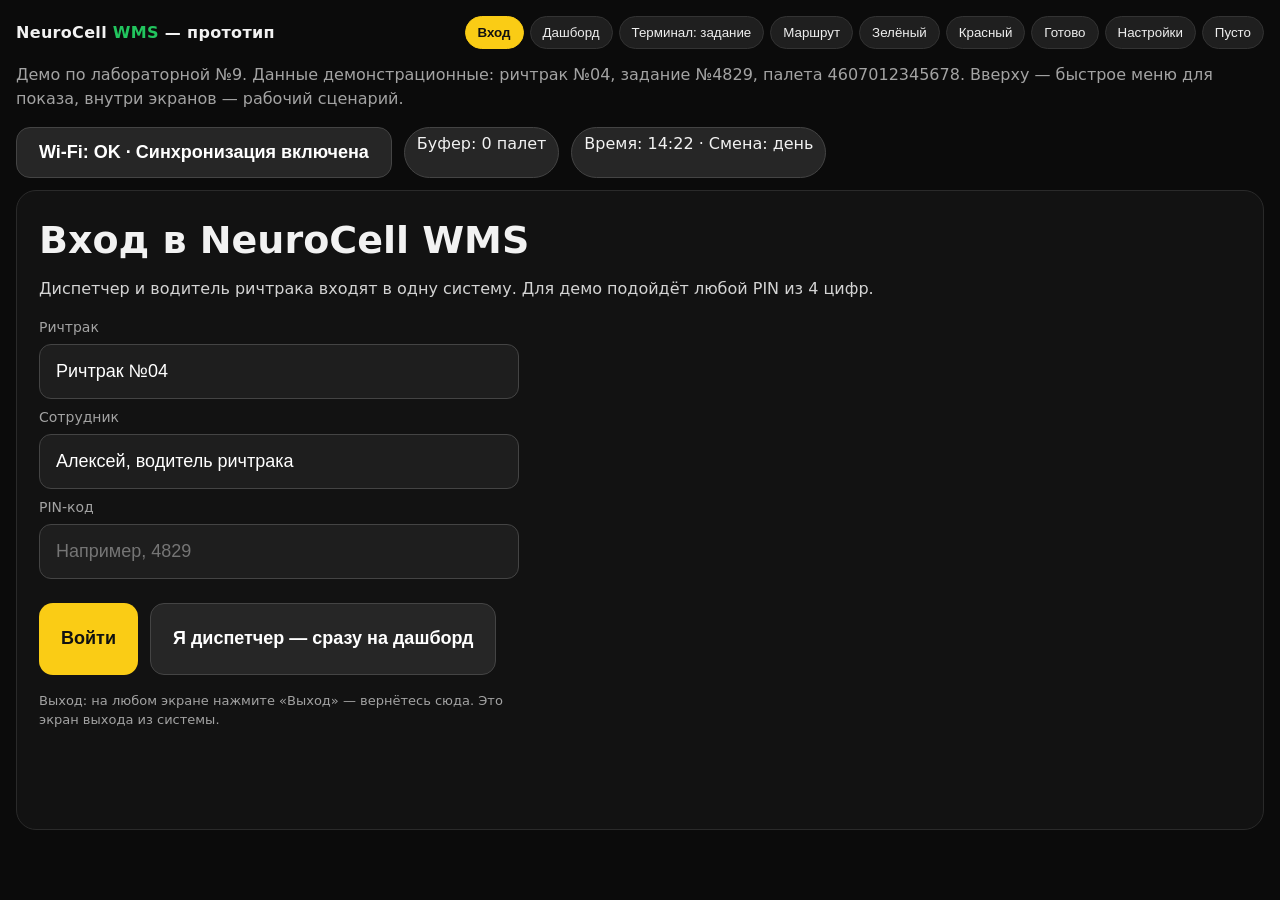
==== index.html @ 8a05bc2b "Deploy NeuroCell WMS clickable prototype with login screen" ====
<!doctype html>
<html lang="ru">
<head>
<meta charset="utf-8">
<meta name="viewport" content="width=device-width,initial-scale=1">
<title>NeuroCell WMS — кликабельный прототип</title>
<style>
*{box-sizing:border-box} body{margin:0;background:#0b0b0b;color:#f2f2f2;font-family:Inter,system-ui,-apple-system,Segoe UI,Roboto,sans-serif}
a{color:#facc15} .wrap{max-width:1280px;margin:0 auto;padding:16px}
.top{display:flex;gap:8px;flex-wrap:wrap;align-items:center;justify-content:space-between;margin-bottom:14px}
.logo{font-weight:800;letter-spacing:.02em} .logo span{color:#22c55e}
.nav{display:flex;gap:6px;flex-wrap:wrap} .nav button{background:#1f1f1f;color:#eee;border:1px solid #333;border-radius:999px;padding:8px 12px;cursor:pointer}
.nav button.active{background:#facc15;color:#111;border-color:#facc15;font-weight:700}
.screen{display:none;background:#121212;border:1px solid #2a2a2a;border-radius:20px;padding:22px;min-height:640px}
.screen.active{display:block}
.terminal{border:3px solid #333;border-radius:16px;padding:18px}
.terminal.green{border:16px solid #22c55e;background:#06281a}
.terminal.red{border:3px solid #ef4444;background:#3d0a0a;animation:pulse 1s infinite}
@keyframes pulse{0%,100%{background:#3d0a0a}50%{background:#7f1d1d}}
.bar{display:flex;justify-content:space-between;gap:10px;flex-wrap:wrap;color:#d4d4d4;font-size:14px;margin-bottom:18px}
.bar b{color:#fff} .pill{display:inline-block;background:#262626;border:1px solid #444;border-radius:999px;padding:6px 12px}
.pill.off{background:#713f12;border-color:#facc15;color:#fde68a}
h1{font-size:38px;line-height:1.05;margin:8px 0 12px} h2{font-size:28px;margin:6px 0 12px} p{color:#d4d4d4;line-height:1.5}
.big{font-size:56px;font-weight:900;letter-spacing:.06em} .yellow{background:#facc15;color:#111;border-radius:12px;padding:10px 18px;display:inline-block;font-size:40px;font-weight:900}
.grid{display:grid;grid-template-columns:repeat(auto-fit,minmax(220px,1fr));gap:12px;margin:16px 0}
.card{background:#1e1e1e;border:1px solid #333;border-radius:16px;padding:16px} .card b{font-size:28px}
.row{display:flex;gap:12px;flex-wrap:wrap;margin-top:16px}
button.btn{min-height:72px;min-width:72px;border:0;border-radius:14px;padding:14px 22px;font-size:18px;font-weight:800;cursor:pointer;background:#facc15;color:#111}
button.btn.ghost{background:#262626;color:#fff;border:1px solid #444}
button.btn.green{background:#22c55e;color:#06281a} button.btn.red{background:#ef4444;color:#fff}
button.btn:disabled{opacity:.45;cursor:not-allowed}
input{width:100%;background:#1e1e1e;border:1px solid #444;color:#fff;border-radius:12px;padding:16px;font-size:18px;margin:8px 0}
label{font-size:14px;color:#a3a3a3} .err{color:#f87171;font-weight:700} .ok{color:#4ade80;font-weight:700}
.toast{position:fixed;left:50%;bottom:22px;transform:translateX(-50%);background:#fff;color:#111;padding:14px 20px;border-radius:999px;font-weight:800;display:none;z-index:50;box-shadow:0 10px 30px rgba(0,0,0,.5)}
.modal{position:fixed;inset:0;background:rgba(0,0,0,.75);display:none;align-items:center;justify-content:center;padding:20px;z-index:40}
.modal.open{display:flex} .box{background:#171717;border:1px solid #444;border-radius:20px;padding:24px;max-width:560px;width:100%}
.view{height:180px;border:2px dashed #555;border-radius:16px;display:flex;align-items:center;justify-content:center;color:#a3a3a3;text-align:center;padding:16px}
.progress{height:14px;background:#333;border-radius:999px;overflow:hidden} .progress i{display:block;height:100%;width:0;background:#22c55e;transition:width 1.5s}
.note{font-size:13px;color:#a3a3a3;margin-top:16px}
table{width:100%;border-collapse:collapse} td,th{border-bottom:1px solid #2a2a2a;padding:10px;text-align:left}
@media(max-width:700px){h1{font-size:30px}.big{font-size:38px}.yellow{font-size:30px}.screen{min-height:0}}
</style>
</head>
<body>
<div class="wrap">
<div class="top">
<div class="logo">NeuroCell <span>WMS</span> — прототип</div>
<div class="nav" id="nav">
<button data-go="login" class="active">Вход</button><button data-go="dash">Дашборд</button><button data-go="task">Терминал: задание</button><button data-go="route">Маршрут</button><button data-go="green">Зелёный</button><button data-go="red">Красный</button><button data-go="done">Готово</button><button data-go="settings">Настройки</button><button data-go="empty">Пусто</button>
</div>
</div>
<p style="margin:0 0 12px;color:#a3a3a3">Демо по лабораторной №9. Данные демонстрационные: ричтрак №04, задание №4829, палета 4607012345678. Вверху — быстрое меню для показа, внутри экранов — рабочий сценарий.</p>
<div style="margin-bottom:12px" class="row">
<button class="btn ghost" style="min-height:48px" onclick="toggleWifi()" id="wifiBtn">Wi-Fi: OK · Синхронизация включена</button>
<span class="pill" id="bufPill">Буфер: 0 палет</span>
<span class="pill">Время: 14:22 · Смена: день</span>
</div>

<!-- LOGIN -->
<section class="screen active" id="login">
<h1>Вход в NeuroCell WMS</h1><p>Диспетчер и водитель ричтрака входят в одну систему. Для демо подойдёт любой PIN из 4 цифр.</p>
<div style="max-width:480px">
<label>Ричтрак</label><input value="Ричтрак №04" readonly>
<label>Сотрудник</label><input id="user" value="Алексей, водитель ричтрака">
<label>PIN-код</label><input id="pin" inputmode="numeric" placeholder="Например, 4829">
<p class="err" id="loginErr" style="display:none">Введите PIN из 4 цифр.</p>
<div class="row"><button class="btn" onclick="doLogin()">Войти</button><button class="btn ghost" onclick="show('dash')">Я диспетчер — сразу на дашборд</button></div>
<p class="note">Выход: на любом экране нажмите «Выход» — вернётесь сюда. Это экран выхода из системы.</p>
</div>
</section>

<!-- DASHBOARD -->
<section class="screen" id="dash">
<h1>Дашборд диспетчера</h1><p>Обзор смены, очередь заданий и инциденты. Нажмите на активное задание, чтобы открыть терминал водителя.</p>
<div class="grid">
<div class="card"><div>Заданий в работе</div><b>14</b></div>
<div class="card"><div>Выполнено за смену</div><b>86</b></div>
<div class="card"><div>Ошибки ячеек</div><b style="color:#f87171">2</b></div>
<div class="card"><div>В буфере при офлайне</div><b id="dashBuf">0</b></div>
</div>
<table><tr><th>Задание</th><th>Палета</th><th>Цель</th><th>Статус</th></tr>
<tr><td><b>#4829</b></td><td>4607012345678</td><td>A-14-05</td><td><span class="ok">В работе</span></td></tr>
<tr><td>#4830</td><td>4607012345685</td><td>A-14-07</td><td>В очереди</td></tr>
<tr><td>#4828</td><td>4607012345609</td><td>B-02-03</td><td>Выполнено</td></tr></table>
<div class="row"><button class="btn" onclick="show('task')">Открыть задание #4829 на терминале</button><button class="btn ghost" onclick="show('empty')">Показать пустое состояние</button><button class="btn ghost" onclick="show('settings')">Настройки</button><button class="btn ghost" onclick="show('login')">Выход</button></div>
</section>

<!-- TASK / CAPTURE -->
<section class="screen" id="task"><div class="terminal">
<div class="bar"><span><b>РИЧТРАК №04</b></span><span id="taskWifi">Wi-Fi: OK · БД: Синхр.</span><span>14:22</span></div>
<h2>НОВОЕ ЗАДАНИЕ #4829</h2><p>ПОДХОД К ПАЛЕТОМЕСТУ: ЗОНА ПРИЕМКИ → <b style="color:#fff">МЕСТО P-04</b></p>
<div class="view">Камера каретки: наведите вилы на палету.<br>Статус: ОЖИДАНИЕ ЗАХВАТА</div>
<div class="row"><button class="btn green" onclick="capture()">Камера считала штрихкод — груз подтверждён</button><button class="btn ghost" onclick="openModal('damageModal')">Повреждён штрихкод</button><button class="btn ghost" onclick="show('dash')">Пауза смены</button></div>
<p class="note">Zero-Touch: в реальной работе водитель не нажимает кнопок — камера считывает код сама. Здесь кнопка имитирует это событие для показа.</p>
</div></section>

<!-- ROUTE -->
<section class="screen" id="route"><div class="terminal">
<div class="bar"><span><b>РИЧТРАК №04</b></span><span id="routeWifi">Wi-Fi: OK</span><span>14:23</span></div>
<p class="ok">ГРУЗ ИДЕНТИФИЦИРОВАН: ШК 4607012345678 (OK)</p>
<h2>ЦЕЛЕВОЙ АДРЕС</h2>
<p>РЯД 08 · ПРОЛЕТ 14 · ЯРУС 05 (высота около 9,2 м)</p>
<p>ЦЕЛЕВАЯ ЯЧЕЙКА:</p><div class="big">A-14-05</div><br><span class="yellow">ЯРУС 05</span>
<p>ПОДНИМАЙТЕ МАЧТУ К ЦЕЛЕВОЙ ПОЛКЕ</p>
<div class="view">Видоискатель: прицельная рамка оптического захвата ячейки</div>
<div class="row"><button class="btn green" onclick="show('green')">Навести на A-14-05 — верно</button><button class="btn red" onclick="show('red')">Навести на A-14-06 — ошибка</button></div>
</div></section>

<!-- GREEN -->
<section class="screen" id="green"><div class="terminal green">
<div class="bar"><span><b>РИЧТРАК №04</b></span><span>Распознан: A-14-05 = Цель: A-14-05</span><span>14:23</span></div>
<h1 style="text-align:center">ЯЧЕЙКА ВЕРНА!</h1><p style="text-align:center;font-size:24px;color:#fff">ЗАВОДИТЕ ВИЛЫ</p>
<p style="text-align:center">Детекция положения: вилы совмещены. Ожидание ввода (Optical Flow)…</p>
<div class="row" style="justify-content:center"><button class="btn green" onclick="finish(true)">Ввести вилы и опустить груз</button><button class="btn ghost" onclick="show('route')">Вернуться к маршруту</button></div>
</div></section>

<!-- RED -->
<section class="screen" id="red"><div class="terminal red">
<h1>ВНИМАНИЕ! НЕСОВПАДЕНИЕ!</h1>
<p style="color:#fff;font-size:20px">ТЕКУЩАЯ ПОЛКА: <b>A-14-06</b> — ошибка, смежный ярус<br>ТРЕБУЕТСЯ: <b>A-14-05</b></p>
<p style="color:#fff"><b>ПРОВОДКА В 1С:WMS ЗАБЛОКИРОВАНА. НЕ СТАВЬТЕ ГРУЗ!</b><br>Опустите мачту на один ярус ниже (ярус 05).</p>
<div class="row"><button class="btn ghost" onclick="show('route')">Пересканировать / исправить высоту</button><button class="btn" onclick="openModal('nfcModal')">Разблокировка через NFC бригадира</button></div>
<p class="note">Кнопки «Игнорировать» в зоне прямого клика нет специально: по итогам теста сброс ошибки возможен только по NFC-карте бригадира или PIN-коду.</p>
</div></section>

<!-- DONE -->
<section class="screen" id="done"><div class="terminal">
<div class="bar"><span><b>РИЧТРАК №04</b></span><span id="doneWifi">Автономно: SQLite OK</span><span>14:24</span></div>
<h1>РАЗМЕЩЕНИЕ ПОДТВЕРЖДЕНО</h1>
<p>Палета <b style="color:#fff">4607012345678</b> успешно закреплена за <b style="color:#fff">A-14-05</b>.<br>Оптический поток: вилы выведены из полки, нагрузка снята.<br><span id="doneTx">Транзакция отправлена в WMS.</span></p>
<div class="progress"><i id="prog"></i></div><p id="progText">Следующее задание — по кнопке ниже. В реальной системе автопереход занимает 1,5 секунды.</p>
<div class="row"><button class="btn" onclick="nextTask()">К СЛЕДУЮЩЕМУ ЗАДАНИЮ →</button><button class="btn ghost" onclick="show('dash')">На дашборд</button></div>
</div></section>

<!-- SETTINGS -->
<section class="screen" id="settings">
<h1>Настройки терминала</h1><p>Звук, яркость и доступ. Изменения здесь — только для демо, в реальной системе часть настроек закрыта для водителя.</p>
<div style="max-width:560px">
<label>Громкость звукового сигнала</label><input type="range" min="0" max="100" value="80">
<label>Яркость экрана</label><input type="range" min="20" max="100" value="90">
<label><input type="checkbox" checked style="width:auto"> Дублировать цвет звуком (высокий тон — успех, низкий зуммер — ошибка)</label><br>
<label><input type="checkbox" checked style="width:auto"> Антибликовый режим, крупный шрифт</label>
<div class="row"><button class="btn" onclick="toast('Настройки сохранены')">Сохранить</button><button class="btn ghost" onclick="show('dash')">Назад</button><button class="btn ghost" onclick="show('login')">Выход</button></div>
</div></section>

<!-- EMPTY -->
<section class="screen" id="empty">
<h1>Заданий нет</h1><p>Очередь пуста. Новые задания из 1С:WMS появятся здесь автоматически.<br>Если задания должны быть, проверьте связь — при обрыве Wi-Fi терминал работает из буфера и не блокируется.</p>
<div class="view">Нет активных заданий</div>
<div class="row"><button class="btn" onclick="show('task')">Вернуться к заданию #4829</button><button class="btn ghost" onclick="show('dash')">На дашборд</button></div>
</section>
</div>

<!-- MODALS -->
<div class="modal" id="damageModal"><div class="box"><h2>Повреждён штрихкод</h2><p>Открыт видеовызов старшего диспетчера, переданы текущие снимки палеты. Водитель ждёт указания, груз не перемещается.</p><div class="row"><button class="btn" onclick="closeModal('damageModal');toast('Вызов диспетчера отправлен')">Вызвать диспетчера</button><button class="btn ghost" onclick="closeModal('damageModal')">Закрыть</button></div></div></div>
<div class="modal" id="nfcModal"><div class="box"><h2>NFC-разблокировка</h2><p>Приложите карту бригадира к считывателю терминала или введите PIN бригадира. Это единственный путь сброса блокировки ошибочной ячейки.</p><input id="nfcPin" inputmode="numeric" placeholder="PIN бригадира, 4 цифры"><p class="err" id="nfcErr" style="display:none">Нужен PIN из 4 цифр.</p><div class="row"><button class="btn" onclick="doNfc()">Приложить карту / подтвердить</button><button class="btn ghost" onclick="closeModal('nfcModal')">Отмена</button></div></div></div>
<div class="toast" id="toast"></div>
<script>
let offline=false, buf=0;
function show(id){document.querySelectorAll('.screen').forEach(s=>s.classList.remove('active'));document.getElementById(id).classList.add('active');document.querySelectorAll('#nav button').forEach(b=>b.classList.toggle('active',b.dataset.go===id));window.scrollTo(0,0)}
document.querySelectorAll('#nav button').forEach(b=>b.onclick=()=>show(b.dataset.go));
function toast(t){let e=document.getElementById('toast');e.textContent=t;e.style.display='block';setTimeout(()=>e.style.display='none',2800)}
function openModal(id){document.getElementById(id).classList.add('open')} function closeModal(id){document.getElementById(id).classList.remove('open')}
function doLogin(){let p=document.getElementById('pin').value.trim();if(!/^\d{4}$/.test(p)){document.getElementById('loginErr').style.display='block';return}document.getElementById('loginErr').style.display='none';toast('Вход выполнен');show('dash')}
function capture(){toast('Груз подтверждён — зелёный статус');show('route')}
function toggleWifi(){offline=!offline;let t=offline?'Автономно (SQLite) · Буфер работает':'Wi-Fi: OK · Синхронизация включена';document.getElementById('wifiBtn').textContent=t;['taskWifi','routeWifi','doneWifi'].forEach(id=>{let e=document.getElementById(id);if(e)e.textContent=offline?'Автономно (SQLite) · Буфер: '+buf+' палет':'Wi-Fi: OK'});if(offline){buf=3;updateBuf()}else{buf=0;updateBuf();toast('Связь восстановлена, буфер отправлен в WMS')}}
function updateBuf(){document.getElementById('bufPill').textContent='Буфер: '+buf+' палет';document.getElementById('dashBuf').textContent=buf}
function finish(ok){document.getElementById('prog').style.width='100%';document.getElementById('doneTx').textContent=offline?'Сохранено в локальный буфер. Отправится в WMS при восстановлении связи.':'Транзакция отправлена в WMS.';show('done')}
function nextTask(){toast('Следующее задание #4830: цель A-14-07');show('task')}
function doNfc(){let p=document.getElementById('nfcPin').value.trim();if(!/^\d{4}$/.test(p)){document.getElementById('nfcErr').style.display='block';return}closeModal('nfcModal');toast('NFC принято: блокировка снята для корректировки');show('green')}
</script>
</body>
</html>
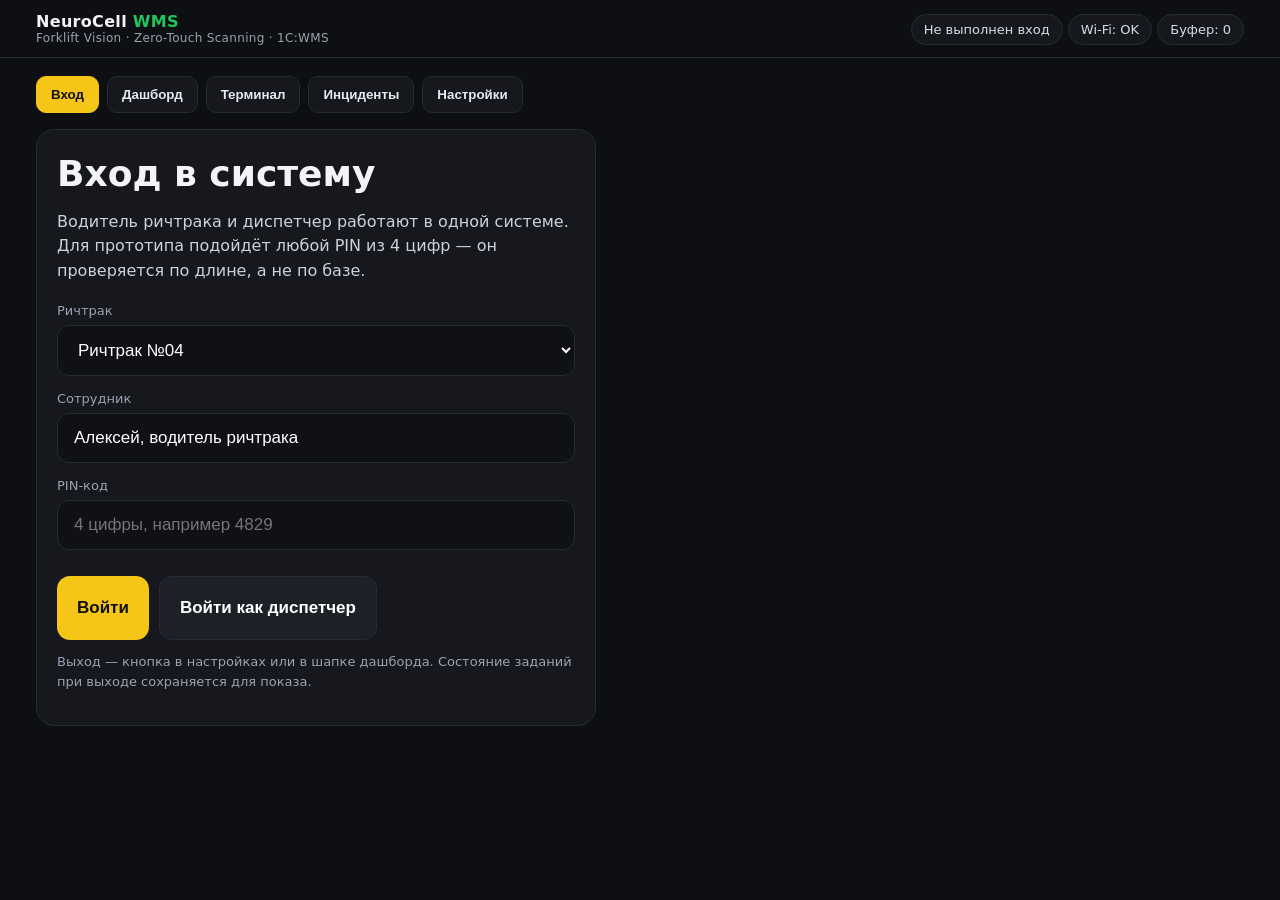
==== commit 50c2e76e: "Deploy updated NeuroCell WMS prototype v2" ====
--- a/index.html
+++ b/index.html
@@ -1,173 +1,119 @@
 <!doctype html>
-<html lang="ru">
-<head>
-<meta charset="utf-8">
-<meta name="viewport" content="width=device-width,initial-scale=1">
-<title>NeuroCell WMS — кликабельный прототип</title>
+<html lang="ru"><head><meta charset="utf-8"><meta name="viewport" content="width=device-width,initial-scale=1">
+<title>NeuroCell WMS — прототип</title>
 <style>
-*{box-sizing:border-box} body{margin:0;background:#0b0b0b;color:#f2f2f2;font-family:Inter,system-ui,-apple-system,Segoe UI,Roboto,sans-serif}
-a{color:#facc15} .wrap{max-width:1280px;margin:0 auto;padding:16px}
-.top{display:flex;gap:8px;flex-wrap:wrap;align-items:center;justify-content:space-between;margin-bottom:14px}
-.logo{font-weight:800;letter-spacing:.02em} .logo span{color:#22c55e}
-.nav{display:flex;gap:6px;flex-wrap:wrap} .nav button{background:#1f1f1f;color:#eee;border:1px solid #333;border-radius:999px;padding:8px 12px;cursor:pointer}
-.nav button.active{background:#facc15;color:#111;border-color:#facc15;font-weight:700}
-.screen{display:none;background:#121212;border:1px solid #2a2a2a;border-radius:20px;padding:22px;min-height:640px}
-.screen.active{display:block}
-.terminal{border:3px solid #333;border-radius:16px;padding:18px}
-.terminal.green{border:16px solid #22c55e;background:#06281a}
-.terminal.red{border:3px solid #ef4444;background:#3d0a0a;animation:pulse 1s infinite}
-@keyframes pulse{0%,100%{background:#3d0a0a}50%{background:#7f1d1d}}
-.bar{display:flex;justify-content:space-between;gap:10px;flex-wrap:wrap;color:#d4d4d4;font-size:14px;margin-bottom:18px}
-.bar b{color:#fff} .pill{display:inline-block;background:#262626;border:1px solid #444;border-radius:999px;padding:6px 12px}
-.pill.off{background:#713f12;border-color:#facc15;color:#fde68a}
-h1{font-size:38px;line-height:1.05;margin:8px 0 12px} h2{font-size:28px;margin:6px 0 12px} p{color:#d4d4d4;line-height:1.5}
-.big{font-size:56px;font-weight:900;letter-spacing:.06em} .yellow{background:#facc15;color:#111;border-radius:12px;padding:10px 18px;display:inline-block;font-size:40px;font-weight:900}
-.grid{display:grid;grid-template-columns:repeat(auto-fit,minmax(220px,1fr));gap:12px;margin:16px 0}
-.card{background:#1e1e1e;border:1px solid #333;border-radius:16px;padding:16px} .card b{font-size:28px}
-.row{display:flex;gap:12px;flex-wrap:wrap;margin-top:16px}
-button.btn{min-height:72px;min-width:72px;border:0;border-radius:14px;padding:14px 22px;font-size:18px;font-weight:800;cursor:pointer;background:#facc15;color:#111}
-button.btn.ghost{background:#262626;color:#fff;border:1px solid #444}
-button.btn.green{background:#22c55e;color:#06281a} button.btn.red{background:#ef4444;color:#fff}
-button.btn:disabled{opacity:.45;cursor:not-allowed}
-input{width:100%;background:#1e1e1e;border:1px solid #444;color:#fff;border-radius:12px;padding:16px;font-size:18px;margin:8px 0}
-label{font-size:14px;color:#a3a3a3} .err{color:#f87171;font-weight:700} .ok{color:#4ade80;font-weight:700}
-.toast{position:fixed;left:50%;bottom:22px;transform:translateX(-50%);background:#fff;color:#111;padding:14px 20px;border-radius:999px;font-weight:800;display:none;z-index:50;box-shadow:0 10px 30px rgba(0,0,0,.5)}
-.modal{position:fixed;inset:0;background:rgba(0,0,0,.75);display:none;align-items:center;justify-content:center;padding:20px;z-index:40}
-.modal.open{display:flex} .box{background:#171717;border:1px solid #444;border-radius:20px;padding:24px;max-width:560px;width:100%}
-.view{height:180px;border:2px dashed #555;border-radius:16px;display:flex;align-items:center;justify-content:center;color:#a3a3a3;text-align:center;padding:16px}
-.progress{height:14px;background:#333;border-radius:999px;overflow:hidden} .progress i{display:block;height:100%;width:0;background:#22c55e;transition:width 1.5s}
-.note{font-size:13px;color:#a3a3a3;margin-top:16px}
-table{width:100%;border-collapse:collapse} td,th{border-bottom:1px solid #2a2a2a;padding:10px;text-align:left}
-@media(max-width:700px){h1{font-size:30px}.big{font-size:38px}.yellow{font-size:30px}.screen{min-height:0}}
-</style>
-</head>
-<body>
+:root{--bg:#0e0f12;--panel:#16181d;--panel2:#1d2027;--line:#262a33;--txt:#f2f4f7;--mut:#9aa3b2;--yel:#f5c518;--grn:#22c55e;--red:#ef4444;--org:#f59e0b}
+*{box-sizing:border-box}body{margin:0;background:var(--bg);color:var(--txt);font-family:Inter,system-ui,Segoe UI,Roboto,sans-serif}
+body.big{font-size:18px}
+header{position:sticky;top:0;z-index:20;background:rgba(14,15,18,.95);border-bottom:1px solid var(--line)}
+.hwrap{max-width:1240px;margin:0 auto;padding:12px 16px;display:flex;gap:12px;flex-wrap:wrap;align-items:center;justify-content:space-between}
+.logo{font-weight:900;letter-spacing:.02em}.logo i{color:var(--grn);font-style:normal}.logo small{display:block;color:var(--mut);font-weight:400;font-size:12px}
+.pill{border:1px solid var(--line);background:var(--panel);border-radius:999px;padding:7px 12px;font-size:13px;color:#d7dce4}
+.pill.warn{background:#3a2a07;border-color:var(--yel);color:#fde68a}
+.wrap{max-width:1240px;margin:0 auto;padding:18px 16px 40px}
+nav{display:flex;gap:8px;flex-wrap:wrap;margin:0 0 16px}nav button{background:var(--panel);color:#e5e9f0;border:1px solid var(--line);border-radius:10px;padding:10px 14px;cursor:pointer;font-weight:600}
+nav button.on{background:var(--yel);color:#111;border-color:var(--yel)}
+.view{display:none}.view.on{display:block}
+.card{background:var(--panel);border:1px solid var(--line);border-radius:18px;padding:20px}
+.grid{display:grid;grid-template-columns:repeat(auto-fit,minmax(210px,1fr));gap:12px}
+.kpi b{font-size:32px;display:block;margin-top:4px}.kpi span{color:var(--mut);font-size:13px}
+h1{font-size:36px;margin:4px 0 10px;line-height:1.1}h2{font-size:24px;margin:4px 0 10px}p{color:#cbd2dc;line-height:1.55}
+label{color:var(--mut);font-size:13px}
+input,select{width:100%;background:#0f1115;border:1px solid var(--line);color:#fff;border-radius:12px;padding:14px 16px;font-size:17px;margin:6px 0 12px}
+.btn{min-height:64px;border:0;border-radius:13px;padding:14px 20px;font-size:17px;font-weight:800;cursor:pointer;background:var(--yel);color:#111}
+.btn.ghost{background:var(--panel2);color:#fff;border:1px solid var(--line)}.btn.green{background:var(--grn);color:#06281a}.btn.red{background:var(--red);color:#fff}
+.btn:disabled{opacity:.45}.row{display:flex;gap:10px;flex-wrap:wrap;margin-top:14px}
+table{width:100%;border-collapse:collapse}td,th{padding:11px 8px;border-bottom:1px solid var(--line);text-align:left}th{color:var(--mut);font-size:13px}
+.tag{display:inline-block;border-radius:999px;padding:4px 10px;font-size:13px;font-weight:700}.ok{background:#052e16;color:#4ade80}.bad{background:#3f0d0d;color:#fca5a5}.q{background:#262a33;color:#e5e9f0}
+.term{border:2px solid var(--line);border-radius:18px;padding:20px;background:#101216}
+.term.green{border:12px solid var(--grn);background:#052e16}.term.red{border:2px solid var(--red);background:#3f0d0d;animation:pl 1s infinite}
+@keyframes pl{50%{background:#7f1d1d}}
+.bar{display:flex;justify-content:space-between;gap:10px;flex-wrap:wrap;color:var(--mut);font-size:14px}
+.cellno{font-size:64px;font-weight:900;letter-spacing:.05em}.badge{background:var(--yel);color:#111;border-radius:10px;padding:8px 16px;font-size:28px;font-weight:900;display:inline-block}
+.rack{display:grid;grid-template-columns:repeat(7,1fr);gap:8px;margin:14px 0}.cell{background:var(--panel2);border:1px solid var(--line);border-radius:10px;padding:14px 6px;text-align:center;cursor:pointer;font-weight:800}.cell.tgt{outline:3px solid var(--yel)}.cell.err{outline:3px solid var(--red);color:#fca5a5}
+.scan{height:170px;border:2px dashed #4b5563;border-radius:16px;display:flex;align-items:center;justify-content:center;text-align:center;color:var(--mut);padding:16px;position:relative;overflow:hidden}
+.scan i{position:absolute;left:0;right:0;height:3px;background:var(--grn);top:20%;animation:sc 1.6s infinite}@keyframes sc{50%{top:75%}}
+.err{color:#f87171;font-weight:700}.note{color:var(--mut);font-size:13px;margin-top:12px}
+.modal{position:fixed;inset:0;background:rgba(0,0,0,.75);display:none;align-items:center;justify-content:center;padding:18px;z-index:50}.modal.open{display:flex}.box{background:#17191f;border:1px solid var(--line);border-radius:18px;padding:22px;max-width:540px;width:100%}
+.toast{position:fixed;left:50%;bottom:20px;transform:translateX(-50%);background:#fff;color:#111;padding:13px 18px;border-radius:999px;font-weight:800;display:none;z-index:60}
+.prog{height:12px;background:#2a2e38;border-radius:999px;overflow:hidden}.prog i{display:block;height:100%;width:0;background:var(--grn);transition:width 1.2s}
+@media(max-width:700px){h1{font-size:28px}.cellno{font-size:44px}.badge{font-size:22px}.rack{grid-template-columns:repeat(4,1fr)}}
+</style></head><body>
+<header><div class="hwrap"><div class="logo">NeuroCell <i>WMS</i><small>Forklift Vision · Zero-Touch Scanning · 1С:WMS</small></div>
+<div><span class="pill" id="headUser">Не выполнен вход</span> <span class="pill" id="headWifi">Wi-Fi: OK</span> <span class="pill" id="headBuf">Буфер: 0</span></div></div></header>
 <div class="wrap">
-<div class="top">
-<div class="logo">NeuroCell <span>WMS</span> — прототип</div>
-<div class="nav" id="nav">
-<button data-go="login" class="active">Вход</button><button data-go="dash">Дашборд</button><button data-go="task">Терминал: задание</button><button data-go="route">Маршрут</button><button data-go="green">Зелёный</button><button data-go="red">Красный</button><button data-go="done">Готово</button><button data-go="settings">Настройки</button><button data-go="empty">Пусто</button>
-</div>
-</div>
-<p style="margin:0 0 12px;color:#a3a3a3">Демо по лабораторной №9. Данные демонстрационные: ричтрак №04, задание №4829, палета 4607012345678. Вверху — быстрое меню для показа, внутри экранов — рабочий сценарий.</p>
-<div style="margin-bottom:12px" class="row">
-<button class="btn ghost" style="min-height:48px" onclick="toggleWifi()" id="wifiBtn">Wi-Fi: OK · Синхронизация включена</button>
-<span class="pill" id="bufPill">Буфер: 0 палет</span>
-<span class="pill">Время: 14:22 · Смена: день</span>
+<nav id="nav"><button data-v="login" class="on">Вход</button><button data-v="dash">Дашборд</button><button data-v="term">Терминал</button><button data-v="inc">Инциденты</button><button data-v="settings">Настройки</button></nav>
+
+<section class="view on" id="login"><div class="card" style="max-width:560px"><h1>Вход в систему</h1><p>Водитель ричтрака и диспетчер работают в одной системе. Для прототипа подойдёт любой PIN из 4 цифр — он проверяется по длине, а не по базе.</p>
+<label>Ричтрак</label><select id="truck"><option>Ричтрак №04</option><option>Ричтрак №07</option><option>Ричтрак №11</option></select>
+<label>Сотрудник</label><input id="user" value="Алексей, водитель ричтрака">
+<label>PIN-код</label><input id="pin" inputmode="numeric" placeholder="4 цифры, например 4829">
+<p class="err" id="loginErr" style="display:none">Введите PIN из 4 цифр.</p>
+<div class="row"><button class="btn" onclick="doLogin()">Войти</button><button class="btn ghost" onclick="loginAs('Диспетчер смены')">Войти как диспетчер</button></div>
+<p class="note">Выход — кнопка в настройках или в шапке дашборда. Состояние заданий при выходе сохраняется для показа.</p></div></section>
+
+<section class="view" id="dash"><h1>Дашборд смены</h1><p id="dashSub"></p>
+<div class="grid kpi" style="margin:14px 0">
+<div class="card"><span>В работе</span><b id="kActive">1</b></div><div class="card"><span>Выполнено за смену</span><b id="kDone">86</b></div><div class="card"><span>Ошибки ячеек</span><b id="kErr" style="color:#f87171">0</b></div><div class="card"><span>В буфере (офлайн)</span><b id="kBuf">0</b></div></div>
+<div class="card"><h2>Очередь заданий</h2><div id="taskTable"></div>
+<div class="row"><button class="btn" onclick="openCurrent()">Открыть текущее задание на терминале</button><button class="btn ghost" onclick="resetDemo()">Сбросить демо</button><button class="btn ghost" onclick="show('login')">Выход</button></div></div>
+<div class="card" style="margin-top:12px"><h2>Пустое состояние</h2><p id="emptyText">Когда очередь закончится, здесь будет сообщение «Заданий нет» — оно появляется автоматически после последнего задания.</p></div></section>
+
+<section class="view" id="term"><div class="card" style="padding:0;overflow:hidden"><div id="termBox" class="term">
+<div class="bar"><span><b style="color:#fff" id="tTruck">РИЧТРАК №04</b></span><span id="tWifi">Wi-Fi: OK · БД: Синхр.</span><span>14:22</span></div>
+<div id="termBody"></div></div></div>
+<div class="row"><button class="btn ghost" onclick="toggleWifi()" id="wifiBtn">Перейти в офлайн-режим</button><button class="btn ghost" onclick="show('dash')">На дашборд</button></div>
+<p class="note">Терминал 1280×800, тёмная тема #121212, кнопки не менее 72×72 для работы в перчатках. Зелёный — действие разрешено, красный — стой, проводка заблокирована.</p></section>
+
+<section class="view" id="inc"><div class="card"><h1>Инциденты</h1><p>Ошибки ячеек, повреждённые штрихкоды и офлайн-буфер фиксируются здесь и не теряются при выходе.</p><div id="incList"></div></div></section>
+
+<section class="view" id="settings"><div class="card" style="max-width:620px"><h1>Настройки</h1>
+<label><input type="checkbox" id="setSound" checked style="width:auto"> Звуковая индикация: высокий тон — успех, низкий зуммер — ошибка</label><br><br>
+<label><input type="checkbox" id="setBig" style="width:auto"> Крупный шрифт терминала</label><br><br>
+<label>Яркость экрана</label><input type="range" id="setBright" min="60" max="100" value="95">
+<div class="row"><button class="btn" onclick="saveSettings()">Сохранить настройки</button><button class="btn ghost" onclick="show('dash')">Назад</button><button class="btn ghost" onclick="show('login')">Выход</button></div>
+<p class="note">Настройки сохраняются в браузере и применяются сразу, без перезагрузки страницы.</p></div></section>
 </div>
 
-<!-- LOGIN -->
-<section class="screen active" id="login">
-<h1>Вход в NeuroCell WMS</h1><p>Диспетчер и водитель ричтрака входят в одну систему. Для демо подойдёт любой PIN из 4 цифр.</p>
-<div style="max-width:480px">
-<label>Ричтрак</label><input value="Ричтрак №04" readonly>
-<label>Сотрудник</label><input id="user" value="Алексей, водитель ричтрака">
-<label>PIN-код</label><input id="pin" inputmode="numeric" placeholder="Например, 4829">
-<p class="err" id="loginErr" style="display:none">Введите PIN из 4 цифр.</p>
-<div class="row"><button class="btn" onclick="doLogin()">Войти</button><button class="btn ghost" onclick="show('dash')">Я диспетчер — сразу на дашборд</button></div>
-<p class="note">Выход: на любом экране нажмите «Выход» — вернётесь сюда. Это экран выхода из системы.</p>
-</div>
-</section>
-
-<!-- DASHBOARD -->
-<section class="screen" id="dash">
-<h1>Дашборд диспетчера</h1><p>Обзор смены, очередь заданий и инциденты. Нажмите на активное задание, чтобы открыть терминал водителя.</p>
-<div class="grid">
-<div class="card"><div>Заданий в работе</div><b>14</b></div>
-<div class="card"><div>Выполнено за смену</div><b>86</b></div>
-<div class="card"><div>Ошибки ячеек</div><b style="color:#f87171">2</b></div>
-<div class="card"><div>В буфере при офлайне</div><b id="dashBuf">0</b></div>
-</div>
-<table><tr><th>Задание</th><th>Палета</th><th>Цель</th><th>Статус</th></tr>
-<tr><td><b>#4829</b></td><td>4607012345678</td><td>A-14-05</td><td><span class="ok">В работе</span></td></tr>
-<tr><td>#4830</td><td>4607012345685</td><td>A-14-07</td><td>В очереди</td></tr>
-<tr><td>#4828</td><td>4607012345609</td><td>B-02-03</td><td>Выполнено</td></tr></table>
-<div class="row"><button class="btn" onclick="show('task')">Открыть задание #4829 на терминале</button><button class="btn ghost" onclick="show('empty')">Показать пустое состояние</button><button class="btn ghost" onclick="show('settings')">Настройки</button><button class="btn ghost" onclick="show('login')">Выход</button></div>
-</section>
-
-<!-- TASK / CAPTURE -->
-<section class="screen" id="task"><div class="terminal">
-<div class="bar"><span><b>РИЧТРАК №04</b></span><span id="taskWifi">Wi-Fi: OK · БД: Синхр.</span><span>14:22</span></div>
-<h2>НОВОЕ ЗАДАНИЕ #4829</h2><p>ПОДХОД К ПАЛЕТОМЕСТУ: ЗОНА ПРИЕМКИ → <b style="color:#fff">МЕСТО P-04</b></p>
-<div class="view">Камера каретки: наведите вилы на палету.<br>Статус: ОЖИДАНИЕ ЗАХВАТА</div>
-<div class="row"><button class="btn green" onclick="capture()">Камера считала штрихкод — груз подтверждён</button><button class="btn ghost" onclick="openModal('damageModal')">Повреждён штрихкод</button><button class="btn ghost" onclick="show('dash')">Пауза смены</button></div>
-<p class="note">Zero-Touch: в реальной работе водитель не нажимает кнопок — камера считывает код сама. Здесь кнопка имитирует это событие для показа.</p>
-</div></section>
-
-<!-- ROUTE -->
-<section class="screen" id="route"><div class="terminal">
-<div class="bar"><span><b>РИЧТРАК №04</b></span><span id="routeWifi">Wi-Fi: OK</span><span>14:23</span></div>
-<p class="ok">ГРУЗ ИДЕНТИФИЦИРОВАН: ШК 4607012345678 (OK)</p>
-<h2>ЦЕЛЕВОЙ АДРЕС</h2>
-<p>РЯД 08 · ПРОЛЕТ 14 · ЯРУС 05 (высота около 9,2 м)</p>
-<p>ЦЕЛЕВАЯ ЯЧЕЙКА:</p><div class="big">A-14-05</div><br><span class="yellow">ЯРУС 05</span>
-<p>ПОДНИМАЙТЕ МАЧТУ К ЦЕЛЕВОЙ ПОЛКЕ</p>
-<div class="view">Видоискатель: прицельная рамка оптического захвата ячейки</div>
-<div class="row"><button class="btn green" onclick="show('green')">Навести на A-14-05 — верно</button><button class="btn red" onclick="show('red')">Навести на A-14-06 — ошибка</button></div>
-</div></section>
-
-<!-- GREEN -->
-<section class="screen" id="green"><div class="terminal green">
-<div class="bar"><span><b>РИЧТРАК №04</b></span><span>Распознан: A-14-05 = Цель: A-14-05</span><span>14:23</span></div>
-<h1 style="text-align:center">ЯЧЕЙКА ВЕРНА!</h1><p style="text-align:center;font-size:24px;color:#fff">ЗАВОДИТЕ ВИЛЫ</p>
-<p style="text-align:center">Детекция положения: вилы совмещены. Ожидание ввода (Optical Flow)…</p>
-<div class="row" style="justify-content:center"><button class="btn green" onclick="finish(true)">Ввести вилы и опустить груз</button><button class="btn ghost" onclick="show('route')">Вернуться к маршруту</button></div>
-</div></section>
-
-<!-- RED -->
-<section class="screen" id="red"><div class="terminal red">
-<h1>ВНИМАНИЕ! НЕСОВПАДЕНИЕ!</h1>
-<p style="color:#fff;font-size:20px">ТЕКУЩАЯ ПОЛКА: <b>A-14-06</b> — ошибка, смежный ярус<br>ТРЕБУЕТСЯ: <b>A-14-05</b></p>
-<p style="color:#fff"><b>ПРОВОДКА В 1С:WMS ЗАБЛОКИРОВАНА. НЕ СТАВЬТЕ ГРУЗ!</b><br>Опустите мачту на один ярус ниже (ярус 05).</p>
-<div class="row"><button class="btn ghost" onclick="show('route')">Пересканировать / исправить высоту</button><button class="btn" onclick="openModal('nfcModal')">Разблокировка через NFC бригадира</button></div>
-<p class="note">Кнопки «Игнорировать» в зоне прямого клика нет специально: по итогам теста сброс ошибки возможен только по NFC-карте бригадира или PIN-коду.</p>
-</div></section>
-
-<!-- DONE -->
-<section class="screen" id="done"><div class="terminal">
-<div class="bar"><span><b>РИЧТРАК №04</b></span><span id="doneWifi">Автономно: SQLite OK</span><span>14:24</span></div>
-<h1>РАЗМЕЩЕНИЕ ПОДТВЕРЖДЕНО</h1>
-<p>Палета <b style="color:#fff">4607012345678</b> успешно закреплена за <b style="color:#fff">A-14-05</b>.<br>Оптический поток: вилы выведены из полки, нагрузка снята.<br><span id="doneTx">Транзакция отправлена в WMS.</span></p>
-<div class="progress"><i id="prog"></i></div><p id="progText">Следующее задание — по кнопке ниже. В реальной системе автопереход занимает 1,5 секунды.</p>
-<div class="row"><button class="btn" onclick="nextTask()">К СЛЕДУЮЩЕМУ ЗАДАНИЮ →</button><button class="btn ghost" onclick="show('dash')">На дашборд</button></div>
-</div></section>
-
-<!-- SETTINGS -->
-<section class="screen" id="settings">
-<h1>Настройки терминала</h1><p>Звук, яркость и доступ. Изменения здесь — только для демо, в реальной системе часть настроек закрыта для водителя.</p>
-<div style="max-width:560px">
-<label>Громкость звукового сигнала</label><input type="range" min="0" max="100" value="80">
-<label>Яркость экрана</label><input type="range" min="20" max="100" value="90">
-<label><input type="checkbox" checked style="width:auto"> Дублировать цвет звуком (высокий тон — успех, низкий зуммер — ошибка)</label><br>
-<label><input type="checkbox" checked style="width:auto"> Антибликовый режим, крупный шрифт</label>
-<div class="row"><button class="btn" onclick="toast('Настройки сохранены')">Сохранить</button><button class="btn ghost" onclick="show('dash')">Назад</button><button class="btn ghost" onclick="show('login')">Выход</button></div>
-</div></section>
-
-<!-- EMPTY -->
-<section class="screen" id="empty">
-<h1>Заданий нет</h1><p>Очередь пуста. Новые задания из 1С:WMS появятся здесь автоматически.<br>Если задания должны быть, проверьте связь — при обрыве Wi-Fi терминал работает из буфера и не блокируется.</p>
-<div class="view">Нет активных заданий</div>
-<div class="row"><button class="btn" onclick="show('task')">Вернуться к заданию #4829</button><button class="btn ghost" onclick="show('dash')">На дашборд</button></div>
-</section>
-</div>
-
-<!-- MODALS -->
-<div class="modal" id="damageModal"><div class="box"><h2>Повреждён штрихкод</h2><p>Открыт видеовызов старшего диспетчера, переданы текущие снимки палеты. Водитель ждёт указания, груз не перемещается.</p><div class="row"><button class="btn" onclick="closeModal('damageModal');toast('Вызов диспетчера отправлен')">Вызвать диспетчера</button><button class="btn ghost" onclick="closeModal('damageModal')">Закрыть</button></div></div></div>
-<div class="modal" id="nfcModal"><div class="box"><h2>NFC-разблокировка</h2><p>Приложите карту бригадира к считывателю терминала или введите PIN бригадира. Это единственный путь сброса блокировки ошибочной ячейки.</p><input id="nfcPin" inputmode="numeric" placeholder="PIN бригадира, 4 цифры"><p class="err" id="nfcErr" style="display:none">Нужен PIN из 4 цифр.</p><div class="row"><button class="btn" onclick="doNfc()">Приложить карту / подтвердить</button><button class="btn ghost" onclick="closeModal('nfcModal')">Отмена</button></div></div></div>
+<div class="modal" id="damageModal"><div class="box"><h2>Повреждён штрихкод</h2><p>Открыт видеовызов старшего диспетчера, переданы текущие снимки палеты. Груз не перемещается до указания диспетчера.</p><div class="row"><button class="btn" onclick="addInc('Повреждён штрихкод','Палета '+cur().pallet);closeM('damageModal')">Вызвать диспетчера</button><button class="btn ghost" onclick="closeM('damageModal')">Закрыть</button></div></div></div>
+<div class="modal" id="nfcModal"><div class="box"><h2>NFC-разблокировка</h2><p>Приложите карту бригадира или введите его PIN. Это единственный путь сброса блокировки ошибочной ячейки — кнопки «Игнорировать» в прямом доступе нет.</p><input id="nfcPin" inputmode="numeric" placeholder="PIN бригадира, 4 цифры"><p class="err" id="nfcErr" style="display:none">Нужен PIN из 4 цифр.</p><div class="row"><button class="btn" onclick="doNfc()">Подтвердить NFC / PIN</button><button class="btn ghost" onclick="closeM('nfcModal')">Отмена</button></div></div></div>
 <div class="toast" id="toast"></div>
 <script>
-let offline=false, buf=0;
-function show(id){document.querySelectorAll('.screen').forEach(s=>s.classList.remove('active'));document.getElementById(id).classList.add('active');document.querySelectorAll('#nav button').forEach(b=>b.classList.toggle('active',b.dataset.go===id));window.scrollTo(0,0)}
-document.querySelectorAll('#nav button').forEach(b=>b.onclick=()=>show(b.dataset.go));
-function toast(t){let e=document.getElementById('toast');e.textContent=t;e.style.display='block';setTimeout(()=>e.style.display='none',2800)}
-function openModal(id){document.getElementById(id).classList.add('open')} function closeModal(id){document.getElementById(id).classList.remove('open')}
-function doLogin(){let p=document.getElementById('pin').value.trim();if(!/^\d{4}$/.test(p)){document.getElementById('loginErr').style.display='block';return}document.getElementById('loginErr').style.display='none';toast('Вход выполнен');show('dash')}
-function capture(){toast('Груз подтверждён — зелёный статус');show('route')}
-function toggleWifi(){offline=!offline;let t=offline?'Автономно (SQLite) · Буфер работает':'Wi-Fi: OK · Синхронизация включена';document.getElementById('wifiBtn').textContent=t;['taskWifi','routeWifi','doneWifi'].forEach(id=>{let e=document.getElementById(id);if(e)e.textContent=offline?'Автономно (SQLite) · Буфер: '+buf+' палет':'Wi-Fi: OK'});if(offline){buf=3;updateBuf()}else{buf=0;updateBuf();toast('Связь восстановлена, буфер отправлен в WMS')}}
-function updateBuf(){document.getElementById('bufPill').textContent='Буфер: '+buf+' палет';document.getElementById('dashBuf').textContent=buf}
-function finish(ok){document.getElementById('prog').style.width='100%';document.getElementById('doneTx').textContent=offline?'Сохранено в локальный буфер. Отправится в WMS при восстановлении связи.':'Транзакция отправлена в WMS.';show('done')}
-function nextTask(){toast('Следующее задание #4830: цель A-14-07');show('task')}
-function doNfc(){let p=document.getElementById('nfcPin').value.trim();if(!/^\d{4}$/.test(p)){document.getElementById('nfcErr').style.display='block';return}closeModal('nfcModal');toast('NFC принято: блокировка снята для корректировки');show('green')}
-</script>
-</body>
-</html>
+let tasks=[
+ {id:4829,pallet:'4607012345678',place:'P-04',row:'08',aisle:'14',tier:'05',cell:'A-14-05',h:'9,2 м',status:'active'},
+ {id:4830,pallet:'4607012345685',place:'P-07',row:'08',aisle:'14',tier:'07',cell:'A-14-07',h:'12,1 м',status:'queue'},
+ {id:4831,pallet:'4607012345692',place:'P-02',row:'08',aisle:'15',tier:'03',cell:'A-15-03',h:'5,4 м',status:'queue'}];
+let curIdx=0, doneBase=86, errs=0, buf=0, offline=false, inc=[], stage='wait', userName='';
+let settings=JSON.parse(localStorage.getItem('nc_settings')||'{"sound":true,"big":false}');
+function cur(){return tasks[curIdx]} function toast(t){let e=document.getElementById('toast');e.textContent=t;e.style.display='block';setTimeout(()=>e.style.display='none',3000)}
+function show(id){document.querySelectorAll('.view').forEach(v=>v.classList.remove('on'));document.getElementById(id).classList.add('on');document.querySelectorAll('#nav button').forEach(b=>b.classList.toggle('on',b.dataset.v===id));window.scrollTo(0,0);if(id==='dash')renderDash();if(id==='inc')renderInc();if(id==='term')renderTerm()}
+document.querySelectorAll('#nav button').forEach(b=>b.onclick=()=>show(b.dataset.v));
+function openM(id){document.getElementById(id).classList.add('open')}function closeM(id){document.getElementById(id).classList.remove('open')}
+function doLogin(){let p=document.getElementById('pin').value.trim();if(!/^\d{4}$/.test(p)){document.getElementById('loginErr').style.display='block';return}userName=document.getElementById('user').value||'Оператор';document.getElementById('headUser').textContent=userName+' · '+document.getElementById('truck').value;toast('Вход выполнен');show('dash')}
+function loginAs(r){userName=r;document.getElementById('headUser').textContent=r;show('dash')}
+function renderDash(){document.getElementById('dashSub').textContent='Смена: день · '+ (userName||'Оператор') +' · Статус системы: '+(offline?'автономно, буфер работает':'в сети, синхронизация включена');
+document.getElementById('kActive').textContent=tasks.filter(t=>t.status==='active').length;document.getElementById('kDone').textContent=doneBase;document.getElementById('kErr').textContent=errs;document.getElementById('kBuf').textContent=buf;
+let html='<table><tr><th>Задание</th><th>Палета</th><th>Цель</th><th>Статус</th></tr>'+tasks.map((t,i)=>'<tr><td><b>#'+t.id+'</b></td><td>'+t.pallet+'</td><td>'+t.cell+'</td><td>'+(t.status==='done'?'<span class="tag ok">Выполнено</span>':t.status==='active'?'<span class="tag q">В работе</span>':'<span class="tag q">В очереди</span>')+'</td></tr>').join('')+'</table>';
+if(tasks.every(t=>t.status==='done'))html+='<p><b>Заданий нет.</b> Очередь пуста, новые задания из 1С:WMS появятся автоматически. Для повторного показа нажмите «Сбросить демо».</p>';
+document.getElementById('taskTable').innerHTML=html;document.getElementById('emptyText').textContent=tasks.every(t=>t.status==='done')?'Сейчас очередь пуста — это и есть пустое состояние.':'Когда очередь закончится, здесь будет сообщение «Заданий нет» — оно появляется автоматически после последнего задания.'}
+function renderInc(){document.getElementById('incList').innerHTML=inc.length?inc.map(x=>'<p><b>'+x.t+'</b> — '+x.d+'</p>').join(''):'<p>Инцидентов пока нет. Ошибка ячейки или повреждённый штрихкод появятся здесь автоматически.</p>'}
+function addInc(t,d){inc.unshift({t:t,d:d});errs++;renderDash()}
+function openCurrent(){if(tasks.every(t=>t.status==='done')){toast('Очередь пуста');show('dash');return}stage='wait';show('term')}
+function renderTerm(){let t=cur(),box=document.getElementById('termBox');box.className='term';document.getElementById('tTruck').textContent=document.getElementById('truck').value.toUpperCase();document.getElementById('tWifi').textContent=offline?'Автономно (SQLite) · Буфер: '+buf:'Wi-Fi: OK · БД: Синхр.';
+let b=document.getElementById('termBody');
+if(stage==='wait')b.innerHTML='<h1>Задание #'+t.id+'</h1><p>ПОДХОД К ПАЛЕТОМЕСТУ: ЗОНА ПРИЕМКИ → <b style="color:#fff">МЕСТО '+t.place+'</b></p><div class="scan"><i></i>Камера каретки: наведите вилы на палету<br>Ожидание захвата</div><div class="row"><button class="btn green" onclick="capture()">Камера считала штрихкод</button><button class="btn ghost" onclick="openM(\'damageModal\')">Повреждён штрихкод</button></div><p class="note">Zero-Touch: в реальной работе водитель не нажимает кнопок. Здесь кнопка имитирует событие камеры для показа.</p>';
+if(stage==='route')b.innerHTML='<p class="ok" style="color:#4ade80;font-weight:800">ГРУЗ ИДЕНТИФИЦИРОВАН: ШК '+t.pallet+' (OK) — задержка распознавания 200–300 мс</p><h1>Целевой адрес</h1><p>РЯД '+t.row+' · ПРОЛЕТ '+t.aisle+' · ЯРУС '+t.tier+' (высота около '+t.h+')</p><div>ЦЕЛЕВАЯ ЯЧЕЙКА:</div><div class="cellno">'+t.cell+'</div><span class="badge">ЯРУС '+t.tier+'</span><p>Выберите ячейку, на которую наведены вилы:</p><div class="rack">'+[1,2,3,4,5,6,7].map(n=>{let c='A-'+t.aisle+'-0'+n;return '<div class="cell '+(c===t.cell?'tgt':'')+'" onclick="pickCell(\''+c+'\')">'+c+'</div>'}).join('')+'</div><p>Поднимайте мачту к целевой полке. Жёлтым выделена цель.</p>';
+if(stage==='green'){box.className='term green';b.innerHTML='<h1 style="text-align:center">ЯЧЕЙКА ВЕРНА!</h1><p style="text-align:center;font-size:22px;color:#fff">ЗАВОДИТЕ ВИЛЫ</p><p style="text-align:center">Распознан: '+t.cell+' = Цель: '+t.cell+'. Вилы совмещены, ожидание ввода (Optical Flow).</p><div class="row" style="justify-content:center"><button class="btn green" onclick="finish()">Ввести вилы и опустить груз</button><button class="btn ghost" onclick="stage=\'route\';renderTerm()">Назад к маршруту</button></div>'}
+if(stage==='red'){box.className='term red';b.innerHTML='<h1>ВНИМАНИЕ! НЕСОВПАДЕНИЕ!</h1><p style="color:#fff;font-size:19px">ТЕКУЩАЯ ПОЛКА: <b>'+window.wrongCell+'</b> — ошибка, соседняя ячейка<br>ТРЕБУЕТСЯ: <b>'+t.cell+'</b></p><p style="color:#fff"><b>ПРОВОДКА В 1С:WMS ЗАБЛОКИРОВАНА. НЕ СТАВЬТЕ ГРУЗ!</b></p><div class="row"><button class="btn ghost" onclick="stage=\'route\';renderTerm()">Пересканировать / исправить высоту</button><button class="btn" onclick="openM(\'nfcModal\')">Разблокировка через NFC бригадира</button></div>'}
+if(stage==='done')b.innerHTML='<h1>РАЗМЕЩЕНИЕ ПОДТВЕРЖДЕНО</h1><p>Палета <b style="color:#fff">'+t.pallet+'</b> закреплена за <b style="color:#fff">'+t.cell+'</b>.<br>Optical Flow: вилы выведены, нагрузка снята.<br><span id="txText"></span></p><div class="prog"><i id="progBar"></i></div><div class="row"><button class="btn" onclick="nextTask()">К СЛЕДУЮЩЕМУ ЗАДАНИЮ →</button><button class="btn ghost" onclick="show(\'dash\')">На дашборд</button></div>';}
+function capture(){setTimeout(()=>{stage='route';renderTerm();toast(settings.sound?'Груз подтверждён — зелёный статус':'Груз подтверждён')},300)}
+function pickCell(c){let t=cur();if(c===t.cell){stage='green'}else{window.wrongCell=c;stage='red';addInc('Ошибка ячейки','Цель '+t.cell+', наведено '+c);toast('Ошибка: проводка заблокирована')}renderTerm()}
+function finish(){stage='done';renderTerm();setTimeout(()=>document.getElementById('progBar').style.width='100%',50);document.getElementById('txText').textContent=offline?'Сохранено в локальный буфер SQLite. Отправится в WMS при восстановлении связи.':'Транзакция отправлена в WMS по MQTT/REST.'}
+function nextTask(){let t=cur();t.status='done';doneBase++;if(offline){buf++}if(curIdx<tasks.length-1){curIdx++;tasks[curIdx].status='active';stage='wait';renderTerm();toast('Следующее задание #'+cur().id)}else{stage='wait';show('dash');toast('Очередь завершена')}renderDash();updateHead()}
+function toggleWifi(){offline=!offline;document.getElementById('wifiBtn').textContent=offline?'Вернуться в сеть':'Перейти в офлайн-режим';if(!offline&&buf>0){toast('Связь восстановлена, буфер из '+buf+' отправлен в WMS');buf=0}updateHead();renderTerm();renderDash()}
+function updateHead(){document.getElementById('headWifi').textContent=offline?'Автономно (SQLite)':'Wi-Fi: OK';document.getElementById('headBuf').textContent='Буфер: '+buf}
+function doNfc(){let p=document.getElementById('nfcPin').value.trim();if(!/^\d{4}$/.test(p)){document.getElementById('nfcErr').style.display='block';return}closeM('nfcModal');toast('NFC принято: блокировка снята для корректировки');stage='route';renderTerm()}
+function saveSettings(){settings={sound:document.getElementById('setSound').checked,big:document.getElementById('setBig').checked};localStorage.setItem('nc_settings',JSON.stringify(settings));document.body.classList.toggle('big',settings.big);toast('Настройки сохранены')}
+function resetDemo(){tasks.forEach((t,i)=>t.status=i===0?'active':'queue');curIdx=0;doneBase=86;errs=0;buf=0;inc=[];stage='wait';renderDash();toast('Демо сброшено')}
+document.getElementById('setSound').checked=settings.sound;document.getElementById('setBig').checked=settings.big;document.body.classList.toggle('big',settings.big);renderDash();renderTerm();updateHead();
+</script></body></html>
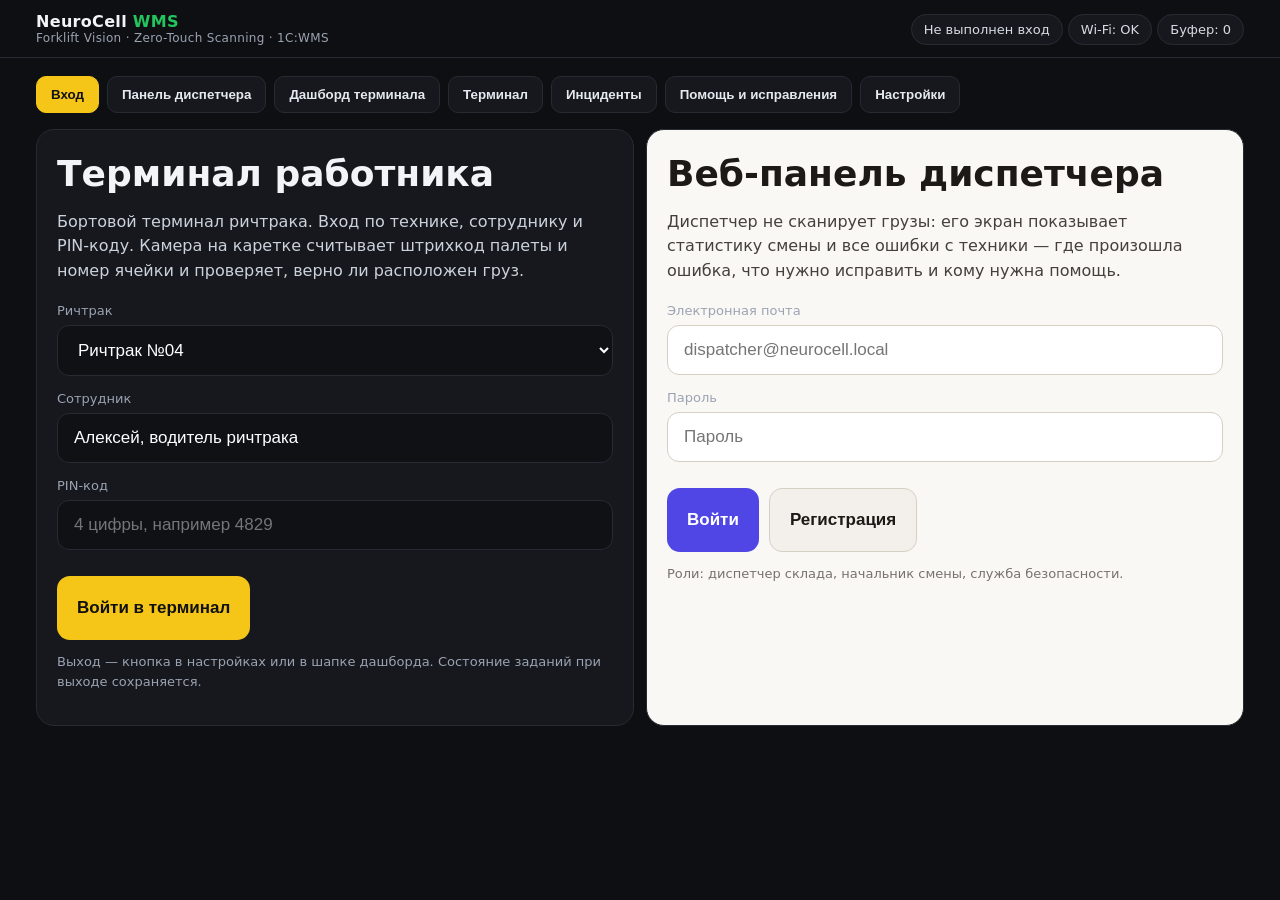
==== commit 50a16998: "Align site with Figma and project documentation: split terminal/dispatcher entry, add dispatcher web" ====
--- a/index.html
+++ b/index.html
@@ -1,6 +1,6 @@
 <!doctype html>
 <html lang="ru"><head><meta charset="utf-8"><meta name="viewport" content="width=device-width,initial-scale=1">
-<title>NeuroCell WMS — прототип</title>
+<title>NeuroCell WMS — веб-интерфейс диспетчера и терминал работника</title>
 <style>
 :root{--bg:#0e0f12;--panel:#16181d;--panel2:#1d2027;--line:#262a33;--txt:#f2f4f7;--mut:#9aa3b2;--yel:#f5c518;--grn:#22c55e;--red:#ef4444;--org:#f59e0b}
 *{box-sizing:border-box}body{margin:0;background:var(--bg);color:var(--txt);font-family:Inter,system-ui,Segoe UI,Roboto,sans-serif}
@@ -38,34 +38,89 @@
 .toast{position:fixed;left:50%;bottom:20px;transform:translateX(-50%);background:#fff;color:#111;padding:13px 18px;border-radius:999px;font-weight:800;display:none;z-index:60}
 .prog{height:12px;background:#2a2e38;border-radius:999px;overflow:hidden}.prog i{display:block;height:100%;width:0;background:var(--grn);transition:width 1.2s}
 @media(max-width:700px){h1{font-size:28px}.cellno{font-size:44px}.badge{font-size:22px}.rack{grid-template-columns:repeat(4,1fr)}}
+
+.web{background:#faf8f5;color:#1c1917;border-radius:18px;padding:20px}
+.web .card{background:#fffefb;border-color:#e7e2da;color:#1c1917}
+.web p{color:#44403c}.web h1,.web h2{color:#1c1917}
+.web input,.web select{background:#fff;border-color:#d6cfc4;color:#1c1917}
+.web .btn{background:#4f46e5;color:#fff}.web .btn:hover{background:#4338ca}
+.web .btn.ghost{background:#f3f0eb;color:#1c1917;border-color:#d6cfc4}
+.web th{color:#78716c}.web td,.web th{border-color:#e7e2da}
+.web .pill{background:#f3f0eb;border-color:#d6cfc4;color:#44403c}
+.web .note{color:#78716c}
+.okk{color:#15803d;font-weight:800}.badd{color:#b91c1c;font-weight:800}
+.video{height:180px;border-radius:14px;background:#1c1917;color:#fff;display:flex;align-items:center;justify-content:center;text-align:center;padding:16px}
 </style></head><body>
 <header><div class="hwrap"><div class="logo">NeuroCell <i>WMS</i><small>Forklift Vision · Zero-Touch Scanning · 1С:WMS</small></div>
 <div><span class="pill" id="headUser">Не выполнен вход</span> <span class="pill" id="headWifi">Wi-Fi: OK</span> <span class="pill" id="headBuf">Буфер: 0</span></div></div></header>
 <div class="wrap">
-<nav id="nav"><button data-v="login" class="on">Вход</button><button data-v="dash">Дашборд</button><button data-v="term">Терминал</button><button data-v="inc">Инциденты</button><button data-v="settings">Настройки</button></nav>
+<nav id="nav"><button data-v="login" class="on">Вход</button><button data-v="disp">Панель диспетчера</button><button data-v="dash">Дашборд терминала</button><button data-v="term">Терминал</button><button data-v="inc">Инциденты</button><button data-v="help">Помощь и исправления</button><button data-v="settings">Настройки</button></nav>
 
-<section class="view on" id="login"><div class="card" style="max-width:560px"><h1>Вход в систему</h1><p>Водитель ричтрака и диспетчер работают в одной системе. Для прототипа подойдёт любой PIN из 4 цифр — он проверяется по длине, а не по базе.</p>
+<section class="view on" id="login"><div class="grid">
+<div class="card"><h1>Терминал работника</h1><p>Бортовой терминал ричтрака. Вход по технике, сотруднику и PIN-коду. Камера на каретке считывает штрихкод палеты и номер ячейки и проверяет, верно ли расположен груз.</p>
 <label>Ричтрак</label><select id="truck"><option>Ричтрак №04</option><option>Ричтрак №07</option><option>Ричтрак №11</option></select>
 <label>Сотрудник</label><input id="user" value="Алексей, водитель ричтрака">
 <label>PIN-код</label><input id="pin" inputmode="numeric" placeholder="4 цифры, например 4829">
 <p class="err" id="loginErr" style="display:none">Введите PIN из 4 цифр.</p>
-<div class="row"><button class="btn" onclick="doLogin()">Войти</button><button class="btn ghost" onclick="loginAs('Диспетчер смены')">Войти как диспетчер</button></div>
-<p class="note">Выход — кнопка в настройках или в шапке дашборда. Состояние заданий при выходе сохраняется для показа.</p></div></section>
+<div class="row"><button class="btn" onclick="doLogin()">Войти в терминал</button></div>
+<p class="note">Выход — кнопка в настройках или в шапке дашборда. Состояние заданий при выходе сохраняется.</p></div>
+<div class="card web"><h1>Веб-панель диспетчера</h1><p>Диспетчер не сканирует грузы: его экран показывает статистику смены и все ошибки с техники — где произошла ошибка, что нужно исправить и кому нужна помощь.</p>
+<label>Электронная почта</label><input id="dmail" type="email" placeholder="dispatcher@neurocell.local">
+<label>Пароль</label><input id="dpass" type="password" placeholder="Пароль">
+<div class="row"><button class="btn" onclick="dispLogin()">Войти</button><button class="btn ghost" onclick="show('reg')">Регистрация</button></div>
+<p class="note">Роли: диспетчер склада, начальник смены, служба безопасности.</p></div>
+</div></section>
 
-<section class="view" id="dash"><h1>Дашборд смены</h1><p id="dashSub"></p>
+<section class="view" id="reg"><div class="card web" style="max-width:560px"><h1>Регистрация</h1>
+<label>Ф.И.О.</label><input id="regName" placeholder="Например, Соколова Анна">
+<label>Электронная почта</label><input id="regMail" type="email" placeholder="name@neurocell.local">
+<label>Роль</label><select id="regRole"><option>Диспетчер склада</option><option>Начальник смены</option><option>Служба безопасности</option></select>
+<label>Пароль</label><input id="regPass" type="password" placeholder="Не короче 8 символов">
+<div class="row"><button class="btn" onclick="dispRegister()">Зарегистрироваться</button><button class="btn ghost" onclick="show('login')">Назад ко входу</button></div></div></section>
+
+<section class="view" id="confirm"><div class="card web" style="max-width:560px"><h1 class="okk">Готово</h1><p id="confirmText">Действие выполнено.</p><div class="row"><button class="btn" onclick="show('disp')">Перейти в панель диспетчера</button></div></div></section>
+
+<section class="view" id="errview"><div class="card web" style="max-width:560px"><h1 class="badd">Ошибка</h1><p id="errText">Не удалось выполнить действие.</p><div class="row"><button class="btn" onclick="show('login')">Вернуться ко входу</button></div></div></section>
+
+<section class="view" id="logout"><div class="card web" style="max-width:560px"><h1>Вы вышли из аккаунта</h1><p>Сеанс диспетчера завершён. Данные смены сохранены и синхронизированы с 1С:WMS.</p><div class="row"><button class="btn" onclick="show('login')">Войти снова</button></div></div></section>
+
+<section class="view" id="dash"><h1>Дашборд смены — терминал</h1><p id="dashSub"></p>
 <div class="grid kpi" style="margin:14px 0">
 <div class="card"><span>В работе</span><b id="kActive">1</b></div><div class="card"><span>Выполнено за смену</span><b id="kDone">86</b></div><div class="card"><span>Ошибки ячеек</span><b id="kErr" style="color:#f87171">0</b></div><div class="card"><span>В буфере (офлайн)</span><b id="kBuf">0</b></div></div>
 <div class="card"><h2>Очередь заданий</h2><div id="taskTable"></div>
 <div class="row"><button class="btn" onclick="openCurrent()">Открыть текущее задание на терминале</button><button class="btn ghost" onclick="resetDemo()">Сбросить демо</button><button class="btn ghost" onclick="show('login')">Выход</button></div></div>
 <div class="card" style="margin-top:12px"><h2>Пустое состояние</h2><p id="emptyText">Когда очередь закончится, здесь будет сообщение «Заданий нет» — оно появляется автоматически после последнего задания.</p></div></section>
 
+
+<section class="view" id="disp"><div class="web"><h1>Дашборд диспетчера</h1><p>Смена: день · Статистика смены и инциденты с техники. Диспетчер сам ничего не сканирует и не перемещает грузы.</p>
+<div class="grid kpi" style="margin:14px 0">
+<div class="card"><span>Заданий за смену</span><b>48</b></div><div class="card"><span>Выполнено</span><b id="dDone">36</b></div><div class="card"><span>Инцидентов</span><b id="dInc" style="color:#b91c1c">3</b></div><div class="card"><span>Синхронизация с 1С:WMS</span><b style="font-size:20px">OK · 14:22</b></div></div>
+<div class="card"><h2>Сменные задания</h2><div id="dispTasks"></div>
+<div class="row"><button class="btn" onclick="show('newtask')">Новое задание на размещение</button><button class="btn ghost" onclick="show('inc')">Журнал инцидентов</button><button class="btn ghost" onclick="show('help')">Помощь и исправления</button><button class="btn ghost" onclick="show('profile')">Личный кабинет</button><button class="btn ghost" onclick="show('logout')">Выход</button></div></div>
+</div></section>
+
+<section class="view" id="newtask"><div class="card web" style="max-width:620px"><h1>Новое задание на размещение</h1><p>Форма функций формирования задания и передачи его на терминал через интеграционный шлюз (лабораторная работа №5).</p>
+<label>Палета (штрихкод)</label><input id="ntPallet" value="4607012345678">
+<label>Место в зоне приёмки</label><select id="ntPlace"><option>P-04</option><option>P-02</option><option>P-07</option></select>
+<label>Целевая ячейка</label><input id="ntCell" value="A-14-05">
+<label>Ричтрак</label><select id="ntTruck"><option>Ричтрак №04</option><option>Ричтрак №07</option><option>Ричтрак №11</option></select>
+<div class="row"><button class="btn" onclick="createTask()">Создать задание</button><button class="btn ghost" onclick="show('disp')">Отмена</button></div></div></section>
+
+<section class="view" id="help"><div class="web"><h1>Помощь и исправления</h1><p>По каждой ошибке: где она произошла, что нужно исправить и кому нужна помощь.</p><div id="helpList"></div>
+<div class="row"><button class="btn ghost" onclick="show('disp')">На дашборд</button><button class="btn ghost" onclick="show('inc')">Журнал инцидентов</button></div></div></section>
+
+<section class="view" id="profile"><div class="card web" style="max-width:620px"><h1>Личный кабинет</h1>
+<label>Ф.И.О.</label><input id="pfName" value="Диспетчер смены">
+<label>Роль</label><select id="pfRole"><option>Диспетчер склада</option><option>Начальник смены</option><option>Служба безопасности</option></select>
+<label>Электронная почта</label><input id="pfMail" type="email" value="dispatcher@neurocell.local">
+<div class="row"><button class="btn" onclick="toast('Профиль сохранён');show('disp')">Сохранить</button><button class="btn ghost" onclick="show('disp')">Назад</button><button class="btn ghost" onclick="show('logout')">Выйти из аккаунта</button></div></div></section>
 <section class="view" id="term"><div class="card" style="padding:0;overflow:hidden"><div id="termBox" class="term">
 <div class="bar"><span><b style="color:#fff" id="tTruck">РИЧТРАК №04</b></span><span id="tWifi">Wi-Fi: OK · БД: Синхр.</span><span>14:22</span></div>
 <div id="termBody"></div></div></div>
 <div class="row"><button class="btn ghost" onclick="toggleWifi()" id="wifiBtn">Перейти в офлайн-режим</button><button class="btn ghost" onclick="show('dash')">На дашборд</button></div>
 <p class="note">Терминал 1280×800, тёмная тема #121212, кнопки не менее 72×72 для работы в перчатках. Зелёный — действие разрешено, красный — стой, проводка заблокирована.</p></section>
 
-<section class="view" id="inc"><div class="card"><h1>Инциденты</h1><p>Ошибки ячеек, повреждённые штрихкоды и офлайн-буфер фиксируются здесь и не теряются при выходе.</p><div id="incList"></div></div></section>
+<section class="view" id="inc"><div class="card web"><h1>Журнал инцидентов</h1><p>Все ошибки с техники за смену: ошибки ячеек, повреждённые штрихкоды, офлайн-буфер. По каждой записи — карточка с видео Dock Gates и указанием, где произошла ошибка, что исправить и кому помочь.</p><div id="incList"></div><div class="row"><button class="btn ghost" onclick="show('disp')">На дашборд диспетчера</button></div></div></section>
 
 <section class="view" id="settings"><div class="card" style="max-width:620px"><h1>Настройки</h1>
 <label><input type="checkbox" id="setSound" checked style="width:auto"> Звуковая индикация: высокий тон — успех, низкий зуммер — ошибка</label><br><br>
@@ -75,6 +130,7 @@
 <p class="note">Настройки сохраняются в браузере и применяются сразу, без перезагрузки страницы.</p></div></section>
 </div>
 
+<div class="modal" id="incModal"><div class="box web"><h2 id="imTitle">Карточка инцидента</h2><div class="video">Dock Gates · видео 10 сек<br><span id="imTtn">ТТН —</span></div><p id="imBody"></p><div class="row"><button class="btn" onclick="closeIncident()">Инцидент исправлен</button><button class="btn ghost" onclick="closeM('incModal')">Закрыть</button></div></div></div>
 <div class="modal" id="damageModal"><div class="box"><h2>Повреждён штрихкод</h2><p>Открыт видеовызов старшего диспетчера, переданы текущие снимки палеты. Груз не перемещается до указания диспетчера.</p><div class="row"><button class="btn" onclick="addInc('Повреждён штрихкод','Палета '+cur().pallet);closeM('damageModal')">Вызвать диспетчера</button><button class="btn ghost" onclick="closeM('damageModal')">Закрыть</button></div></div></div>
 <div class="modal" id="nfcModal"><div class="box"><h2>NFC-разблокировка</h2><p>Приложите карту бригадира или введите его PIN. Это единственный путь сброса блокировки ошибочной ячейки — кнопки «Игнорировать» в прямом доступе нет.</p><input id="nfcPin" inputmode="numeric" placeholder="PIN бригадира, 4 цифры"><p class="err" id="nfcErr" style="display:none">Нужен PIN из 4 цифр.</p><div class="row"><button class="btn" onclick="doNfc()">Подтвердить NFC / PIN</button><button class="btn ghost" onclick="closeM('nfcModal')">Отмена</button></div></div></div>
 <div class="toast" id="toast"></div>
@@ -83,21 +139,32 @@
  {id:4829,pallet:'4607012345678',place:'P-04',row:'08',aisle:'14',tier:'05',cell:'A-14-05',h:'9,2 м',status:'active'},
  {id:4830,pallet:'4607012345685',place:'P-07',row:'08',aisle:'14',tier:'07',cell:'A-14-07',h:'12,1 м',status:'queue'},
  {id:4831,pallet:'4607012345692',place:'P-02',row:'08',aisle:'15',tier:'03',cell:'A-15-03',h:'5,4 м',status:'queue'}];
-let curIdx=0, doneBase=86, errs=0, buf=0, offline=false, inc=[], stage='wait', userName='';
+let curIdx=0, doneBase=36, errs=3, buf=0, offline=false, stage='wait', userName='';
+let inc=[
+ {t:'Ошибка ячейки',d:'Цель A-14-05, наведено A-14-06',where:'Ряд 08, пролёт 14, ярус 05 · ричтрак №04',fix:'Водителю — пересканировать ячейку и поставить палету в A-14-05',help:'Водитель ричтрака №04',ttn:'ТТН №1182 · палета 4607012345678'},
+ {t:'Повреждён штрихкод',d:'Палета в зоне приёмки P-04 не считывается',where:'Зона приёмки, место P-04',fix:'Проверить палету по ТТН, при необходимости переклеить этикетку',help:'Старший смены',ttn:'ТТН №1182 · палета 4607012345678'},
+ {t:'Офлайн-буфер',d:'Ричтрак №07 работал автономно, 2 события в буфере SQLite',where:'Ричтрак №07 · сектор B',fix:'Дождаться синхронизации при восстановлении Wi-Fi, проверить, что события дошли в 1С:WMS',help:'Водитель ричтрака №07',ttn:'—'}];
+let curInc=0;
 let settings=JSON.parse(localStorage.getItem('nc_settings')||'{"sound":true,"big":false}');
 function cur(){return tasks[curIdx]} function toast(t){let e=document.getElementById('toast');e.textContent=t;e.style.display='block';setTimeout(()=>e.style.display='none',3000)}
-function show(id){document.querySelectorAll('.view').forEach(v=>v.classList.remove('on'));document.getElementById(id).classList.add('on');document.querySelectorAll('#nav button').forEach(b=>b.classList.toggle('on',b.dataset.v===id));window.scrollTo(0,0);if(id==='dash')renderDash();if(id==='inc')renderInc();if(id==='term')renderTerm()}
+function show(id){document.querySelectorAll('.view').forEach(v=>v.classList.remove('on'));document.getElementById(id).classList.add('on');document.querySelectorAll('#nav button').forEach(b=>b.classList.toggle('on',b.dataset.v===id));window.scrollTo(0,0);if(id==='dash')renderDash();if(id==='inc')renderInc();if(id==='term')renderTerm();if(id==='disp')renderDisp();if(id==='help')renderHelp()}
 document.querySelectorAll('#nav button').forEach(b=>b.onclick=()=>show(b.dataset.v));
 function openM(id){document.getElementById(id).classList.add('open')}function closeM(id){document.getElementById(id).classList.remove('open')}
 function doLogin(){let p=document.getElementById('pin').value.trim();if(!/^\d{4}$/.test(p)){document.getElementById('loginErr').style.display='block';return}userName=document.getElementById('user').value||'Оператор';document.getElementById('headUser').textContent=userName+' · '+document.getElementById('truck').value;toast('Вход выполнен');show('dash')}
-function loginAs(r){userName=r;document.getElementById('headUser').textContent=r;show('dash')}
+function dispLogin(){let m=document.getElementById('dmail').value.trim(),p=document.getElementById('dpass').value;if(!m||!p){document.getElementById('errText').textContent='Ошибка входа: заполните электронную почту и пароль.';show('errview');return}userName='Диспетчер смены';document.getElementById('headUser').textContent=userName;toast('Вход в панель диспетчера');show('disp')}
+function dispRegister(){let n=document.getElementById('regName').value.trim(),m=document.getElementById('regMail').value.trim(),p=document.getElementById('regPass').value;if(!n||!m||p.length<8){document.getElementById('errText').textContent='Ошибка регистрации: заполните Ф.И.О. и почту, пароль — не короче 8 символов.';show('errview');return}document.getElementById('confirmText').textContent='Аккаунт «'+n+'» ('+document.getElementById('regRole').value+') зарегистрирован. Теперь можно войти в веб-панель диспетчера.';show('confirm')}
+function createTask(){let pal=document.getElementById('ntPallet').value.trim(),cell=document.getElementById('ntCell').value.trim();if(!pal||!cell){document.getElementById('errText').textContent='Ошибка: укажите штрихкод палеты и целевую ячейку.';show('errview');return}document.getElementById('confirmText').textContent='Задание на размещение создано: палета '+pal+', место '+document.getElementById('ntPlace').value+', целевая ячейка '+cell+', '+document.getElementById('ntTruck').value+'. Задание передано на терминал через интеграционный шлюз.';show('confirm')}
+function openInc(i){curInc=i;let x=inc[i];document.getElementById('imTitle').textContent='Инцидент: '+x.t;document.getElementById('imTtn').textContent=x.ttn;document.getElementById('imBody').innerHTML='<b>Где:</b> '+x.where+'<br><b>Что произошло:</b> '+x.d+'<br><b>Что исправить:</b> '+x.fix+'<br><b>Кому помочь:</b> '+x.help;openM('incModal')}
+function closeIncident(){inc.splice(curInc,1);errs=Math.max(0,errs-1);closeM('incModal');renderInc();renderDisp();toast('Инцидент закрыт')}
 function renderDash(){document.getElementById('dashSub').textContent='Смена: день · '+ (userName||'Оператор') +' · Статус системы: '+(offline?'автономно, буфер работает':'в сети, синхронизация включена');
 document.getElementById('kActive').textContent=tasks.filter(t=>t.status==='active').length;document.getElementById('kDone').textContent=doneBase;document.getElementById('kErr').textContent=errs;document.getElementById('kBuf').textContent=buf;
 let html='<table><tr><th>Задание</th><th>Палета</th><th>Цель</th><th>Статус</th></tr>'+tasks.map((t,i)=>'<tr><td><b>#'+t.id+'</b></td><td>'+t.pallet+'</td><td>'+t.cell+'</td><td>'+(t.status==='done'?'<span class="tag ok">Выполнено</span>':t.status==='active'?'<span class="tag q">В работе</span>':'<span class="tag q">В очереди</span>')+'</td></tr>').join('')+'</table>';
 if(tasks.every(t=>t.status==='done'))html+='<p><b>Заданий нет.</b> Очередь пуста, новые задания из 1С:WMS появятся автоматически. Для повторного показа нажмите «Сбросить демо».</p>';
 document.getElementById('taskTable').innerHTML=html;document.getElementById('emptyText').textContent=tasks.every(t=>t.status==='done')?'Сейчас очередь пуста — это и есть пустое состояние.':'Когда очередь закончится, здесь будет сообщение «Заданий нет» — оно появляется автоматически после последнего задания.'}
-function renderInc(){document.getElementById('incList').innerHTML=inc.length?inc.map(x=>'<p><b>'+x.t+'</b> — '+x.d+'</p>').join(''):'<p>Инцидентов пока нет. Ошибка ячейки или повреждённый штрихкод появятся здесь автоматически.</p>'}
-function addInc(t,d){inc.unshift({t:t,d:d});errs++;renderDash()}
+function renderInc(){document.getElementById('incList').innerHTML=inc.length?'<table><tr><th>Инцидент</th><th>Где</th><th>Кому помочь</th><th></th></tr>'+inc.map((x,i)=>'<tr><td><b>'+x.t+'</b><br>'+x.d+'</td><td>'+x.where+'</td><td>'+x.help+'</td><td><button class="btn ghost" onclick="openInc('+i+')">Карточка</button></td></tr>').join('')+'</table>':'<p><b>За смену инцидентов нет.</b> Это пустое состояние журнала: новые ошибки с техники появятся здесь автоматически.</p>'}
+function renderDisp(){document.getElementById('dDone').textContent=doneBase;document.getElementById('dInc').textContent=inc.length;document.getElementById('dispTasks').innerHTML='<table><tr><th>Задание</th><th>Палета</th><th>Цель</th><th>Статус</th></tr>'+tasks.map(t=>'<tr><td><b>#'+t.id+'</b></td><td>'+t.pallet+'</td><td>'+t.cell+'</td><td>'+(t.status==='done'?'Выполнено':t.status==='active'?'В работе':'В очереди')+'</td></tr>').join('')+'</table><p class="note">Показаны ближайшие задания очереди; всего за смену — 48.</p>'}
+function renderHelp(){document.getElementById('helpList').innerHTML=inc.length?inc.map(x=>'<div class="card" style="margin-bottom:12px"><h2>'+x.t+'</h2><p><b>ГДЕ:</b> '+x.where+'</p><p><b>ЧТО ИСПРАВИТЬ:</b> '+x.fix+'</p><p><b>КОМУ ПОМОЧЬ:</b> '+x.help+'</p></div>').join(''):'<div class="card"><p><b>За смену инцидентов нет.</b> Помощь никому не требуется.</p></div>'}
+function addInc(t,d){inc.unshift({t:t,d:d,where:'Ричтрак №04 · текущее задание',fix:'Исправить по указанию диспетчера',help:'Водитель ричтрака №04',ttn:'ТТН №1182'});errs++;renderDash()}
 function openCurrent(){if(tasks.every(t=>t.status==='done')){toast('Очередь пуста');show('dash');return}stage='wait';show('term')}
 function renderTerm(){let t=cur(),box=document.getElementById('termBox');box.className='term';document.getElementById('tTruck').textContent=document.getElementById('truck').value.toUpperCase();document.getElementById('tWifi').textContent=offline?'Автономно (SQLite) · Буфер: '+buf:'Wi-Fi: OK · БД: Синхр.';
 let b=document.getElementById('termBody');
@@ -114,6 +181,6 @@
 function updateHead(){document.getElementById('headWifi').textContent=offline?'Автономно (SQLite)':'Wi-Fi: OK';document.getElementById('headBuf').textContent='Буфер: '+buf}
 function doNfc(){let p=document.getElementById('nfcPin').value.trim();if(!/^\d{4}$/.test(p)){document.getElementById('nfcErr').style.display='block';return}closeM('nfcModal');toast('NFC принято: блокировка снята для корректировки');stage='route';renderTerm()}
 function saveSettings(){settings={sound:document.getElementById('setSound').checked,big:document.getElementById('setBig').checked};localStorage.setItem('nc_settings',JSON.stringify(settings));document.body.classList.toggle('big',settings.big);toast('Настройки сохранены')}
-function resetDemo(){tasks.forEach((t,i)=>t.status=i===0?'active':'queue');curIdx=0;doneBase=86;errs=0;buf=0;inc=[];stage='wait';renderDash();toast('Демо сброшено')}
+function resetDemo(){tasks.forEach((t,i)=>t.status=i===0?'active':'queue');curIdx=0;doneBase=36;errs=3;buf=0;stage='wait';renderDash();toast('Демо сброшено')}
 document.getElementById('setSound').checked=settings.sound;document.getElementById('setBig').checked=settings.big;document.body.classList.toggle('big',settings.big);renderDash();renderTerm();updateHead();
 </script></body></html>
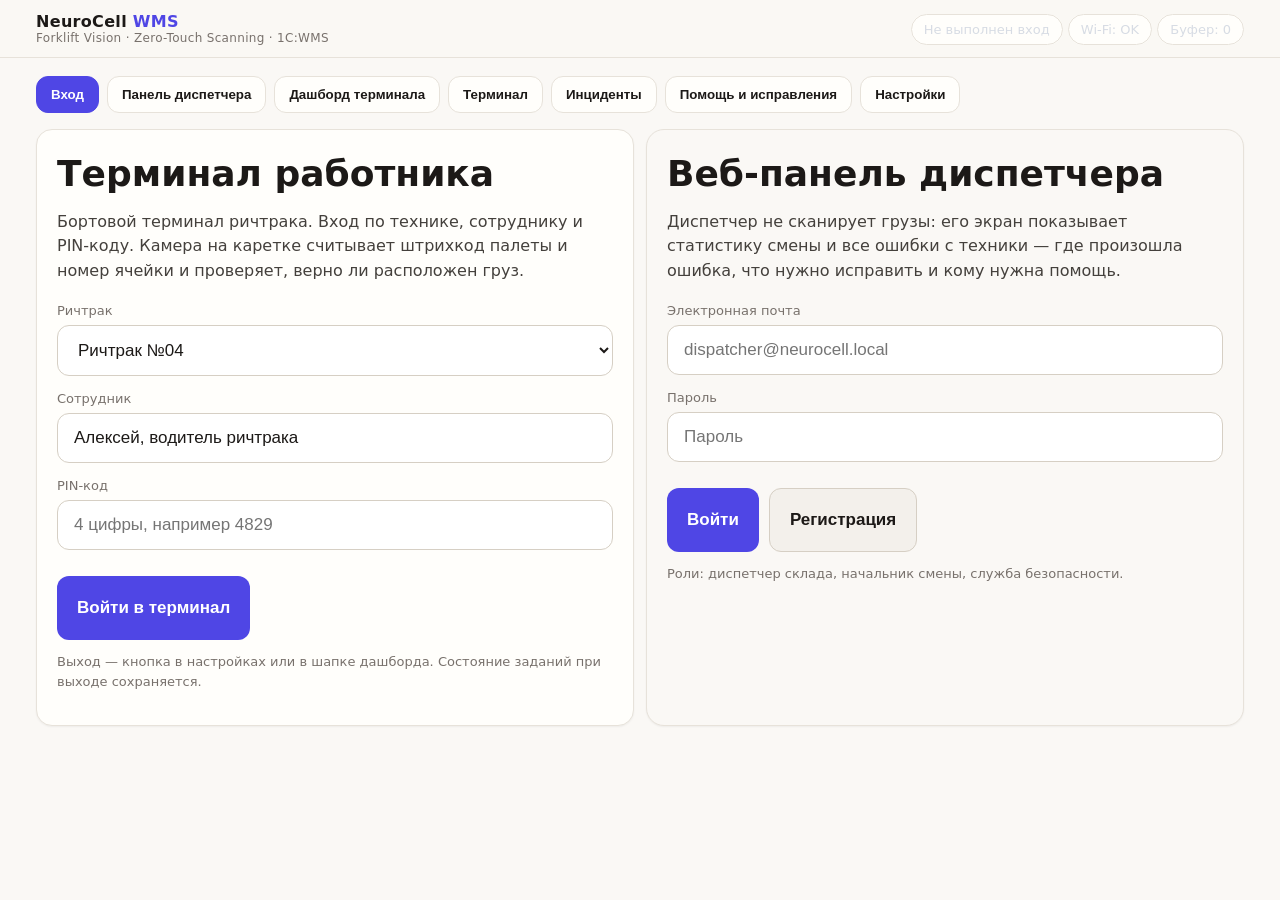
==== commit bceb637a: "Unify site design with Figma: light warm Slate & Indigo theme (bg #faf8f5, cards #fffefb, indigo-600" ====
--- a/index.html
+++ b/index.html
@@ -2,30 +2,30 @@
 <html lang="ru"><head><meta charset="utf-8"><meta name="viewport" content="width=device-width,initial-scale=1">
 <title>NeuroCell WMS — веб-интерфейс диспетчера и терминал работника</title>
 <style>
-:root{--bg:#0e0f12;--panel:#16181d;--panel2:#1d2027;--line:#262a33;--txt:#f2f4f7;--mut:#9aa3b2;--yel:#f5c518;--grn:#22c55e;--red:#ef4444;--org:#f59e0b}
+:root{--bg:#faf8f5;--panel:#fffefb;--panel2:#f3f0eb;--line:#e7e2da;--txt:#1c1917;--mut:#78716c;--ind:#4f46e5;--indh:#4338ca;--yel:#f5c518;--grn:#22c55e;--red:#ef4444;--org:#f59e0b;--dbg:#121212;--dpanel:#16181d;--dpanel2:#1d2027;--dline:#262a33;--dtxt:#f2f4f7}
 *{box-sizing:border-box}body{margin:0;background:var(--bg);color:var(--txt);font-family:Inter,system-ui,Segoe UI,Roboto,sans-serif}
 body.big{font-size:18px}
-header{position:sticky;top:0;z-index:20;background:rgba(14,15,18,.95);border-bottom:1px solid var(--line)}
+header{position:sticky;top:0;z-index:20;background:rgba(250,248,245,.95);border-bottom:1px solid var(--line)}
 .hwrap{max-width:1240px;margin:0 auto;padding:12px 16px;display:flex;gap:12px;flex-wrap:wrap;align-items:center;justify-content:space-between}
-.logo{font-weight:900;letter-spacing:.02em}.logo i{color:var(--grn);font-style:normal}.logo small{display:block;color:var(--mut);font-weight:400;font-size:12px}
+.logo{font-weight:900;letter-spacing:.02em}.logo i{color:var(--ind);font-style:normal}.logo small{display:block;color:var(--mut);font-weight:400;font-size:12px}
 .pill{border:1px solid var(--line);background:var(--panel);border-radius:999px;padding:7px 12px;font-size:13px;color:#d7dce4}
 .pill.warn{background:#3a2a07;border-color:var(--yel);color:#fde68a}
 .wrap{max-width:1240px;margin:0 auto;padding:18px 16px 40px}
-nav{display:flex;gap:8px;flex-wrap:wrap;margin:0 0 16px}nav button{background:var(--panel);color:#e5e9f0;border:1px solid var(--line);border-radius:10px;padding:10px 14px;cursor:pointer;font-weight:600}
-nav button.on{background:var(--yel);color:#111;border-color:var(--yel)}
+nav{display:flex;gap:8px;flex-wrap:wrap;margin:0 0 16px}nav button{background:var(--panel);color:var(--txt);border:1px solid var(--line);border-radius:12px;padding:10px 14px;cursor:pointer;font-weight:600}
+nav button.on{background:var(--ind);color:#fff;border-color:var(--ind)}
 .view{display:none}.view.on{display:block}
-.card{background:var(--panel);border:1px solid var(--line);border-radius:18px;padding:20px}
+.card{background:var(--panel);border:1px solid var(--line);border-radius:16px;padding:20px;box-shadow:0 1px 2px rgba(28,25,23,.05)}
 .grid{display:grid;grid-template-columns:repeat(auto-fit,minmax(210px,1fr));gap:12px}
 .kpi b{font-size:32px;display:block;margin-top:4px}.kpi span{color:var(--mut);font-size:13px}
-h1{font-size:36px;margin:4px 0 10px;line-height:1.1}h2{font-size:24px;margin:4px 0 10px}p{color:#cbd2dc;line-height:1.55}
+h1{font-size:36px;margin:4px 0 10px;line-height:1.1}h2{font-size:24px;margin:4px 0 10px}p{color:#44403c;line-height:1.55}
 label{color:var(--mut);font-size:13px}
-input,select{width:100%;background:#0f1115;border:1px solid var(--line);color:#fff;border-radius:12px;padding:14px 16px;font-size:17px;margin:6px 0 12px}
-.btn{min-height:64px;border:0;border-radius:13px;padding:14px 20px;font-size:17px;font-weight:800;cursor:pointer;background:var(--yel);color:#111}
-.btn.ghost{background:var(--panel2);color:#fff;border:1px solid var(--line)}.btn.green{background:var(--grn);color:#06281a}.btn.red{background:var(--red);color:#fff}
+input,select{width:100%;background:#fff;border:1px solid #d6cfc4;color:var(--txt);border-radius:12px;padding:14px 16px;font-size:17px;margin:6px 0 12px}
+.btn{min-height:64px;border:0;border-radius:12px;padding:14px 20px;font-size:17px;font-weight:800;cursor:pointer;background:var(--ind);color:#fff}.btn:hover{background:var(--indh)}
+.btn.ghost{background:var(--panel2);color:var(--txt);border:1px solid var(--line)}.btn.ghost:hover{background:#e9e4da}.btn.green{background:var(--grn);color:#06281a}.btn.red{background:var(--red);color:#fff}
 .btn:disabled{opacity:.45}.row{display:flex;gap:10px;flex-wrap:wrap;margin-top:14px}
 table{width:100%;border-collapse:collapse}td,th{padding:11px 8px;border-bottom:1px solid var(--line);text-align:left}th{color:var(--mut);font-size:13px}
-.tag{display:inline-block;border-radius:999px;padding:4px 10px;font-size:13px;font-weight:700}.ok{background:#052e16;color:#4ade80}.bad{background:#3f0d0d;color:#fca5a5}.q{background:#262a33;color:#e5e9f0}
-.term{border:2px solid var(--line);border-radius:18px;padding:20px;background:#101216}
+.tag{display:inline-block;border-radius:999px;padding:4px 10px;font-size:13px;font-weight:700}.ok{background:#dcfce7;color:#15803d}.bad{background:#fee2e2;color:#b91c1c}.q{background:var(--panel2);color:#44403c}
+.term{border:2px solid var(--dline);border-radius:16px;padding:20px;background:var(--dbg);color:var(--dtxt)}
 .term.green{border:12px solid var(--grn);background:#052e16}.term.red{border:2px solid var(--red);background:#3f0d0d;animation:pl 1s infinite}
 @keyframes pl{50%{background:#7f1d1d}}
 .bar{display:flex;justify-content:space-between;gap:10px;flex-wrap:wrap;color:var(--mut);font-size:14px}
@@ -35,7 +35,7 @@
 .scan i{position:absolute;left:0;right:0;height:3px;background:var(--grn);top:20%;animation:sc 1.6s infinite}@keyframes sc{50%{top:75%}}
 .err{color:#f87171;font-weight:700}.note{color:var(--mut);font-size:13px;margin-top:12px}
 .modal{position:fixed;inset:0;background:rgba(0,0,0,.75);display:none;align-items:center;justify-content:center;padding:18px;z-index:50}.modal.open{display:flex}.box{background:#17191f;border:1px solid var(--line);border-radius:18px;padding:22px;max-width:540px;width:100%}
-.toast{position:fixed;left:50%;bottom:20px;transform:translateX(-50%);background:#fff;color:#111;padding:13px 18px;border-radius:999px;font-weight:800;display:none;z-index:60}
+.toast{position:fixed;left:50%;bottom:20px;transform:translateX(-50%);background:#1c1917;color:#fff;padding:13px 18px;border-radius:999px;font-weight:800;display:none;z-index:60;box-shadow:0 10px 15px rgba(28,25,23,.2)}
 .prog{height:12px;background:#2a2e38;border-radius:999px;overflow:hidden}.prog i{display:block;height:100%;width:0;background:var(--grn);transition:width 1.2s}
 @media(max-width:700px){h1{font-size:28px}.cellno{font-size:44px}.badge{font-size:22px}.rack{grid-template-columns:repeat(4,1fr)}}
 
@@ -50,6 +50,18 @@
 .web .note{color:#78716c}
 .okk{color:#15803d;font-weight:800}.badd{color:#b91c1c;font-weight:800}
 .video{height:180px;border-radius:14px;background:#1c1917;color:#fff;display:flex;align-items:center;justify-content:center;text-align:center;padding:16px}
+
+/* Terminal-dark zones: dashboard of the terminal, terminal settings, terminal modals */
+#dash .card,#settings .card{background:var(--dpanel);border-color:var(--dline);color:var(--dtxt)}
+#dash p,#settings p{color:#cbd2dc}
+#dash td,#dash th,#settings td,#settings th{border-color:var(--dline)}
+#dash .btn.ghost,#settings .btn.ghost{background:var(--dpanel2);color:#fff;border-color:var(--dline)}
+#dash .tag.q{background:#262a33;color:#e5e9f0}
+.term p{color:#cbd2dc}.term .cell{background:var(--dpanel2);border-color:var(--dline);color:var(--dtxt)}
+.term .prog{background:#2a2e38}.term .btn{background:var(--yel);color:#111}.term .btn:hover{background:#eab308}
+.term .btn.ghost{background:var(--dpanel2);color:#fff;border-color:var(--dline)}
+.term .btn.green{background:var(--grn);color:#06281a}
+.box.web{background:#fffefb;color:var(--txt)}.box.web p{color:#44403c}
 </style></head><body>
 <header><div class="hwrap"><div class="logo">NeuroCell <i>WMS</i><small>Forklift Vision · Zero-Touch Scanning · 1С:WMS</small></div>
 <div><span class="pill" id="headUser">Не выполнен вход</span> <span class="pill" id="headWifi">Wi-Fi: OK</span> <span class="pill" id="headBuf">Буфер: 0</span></div></div></header>
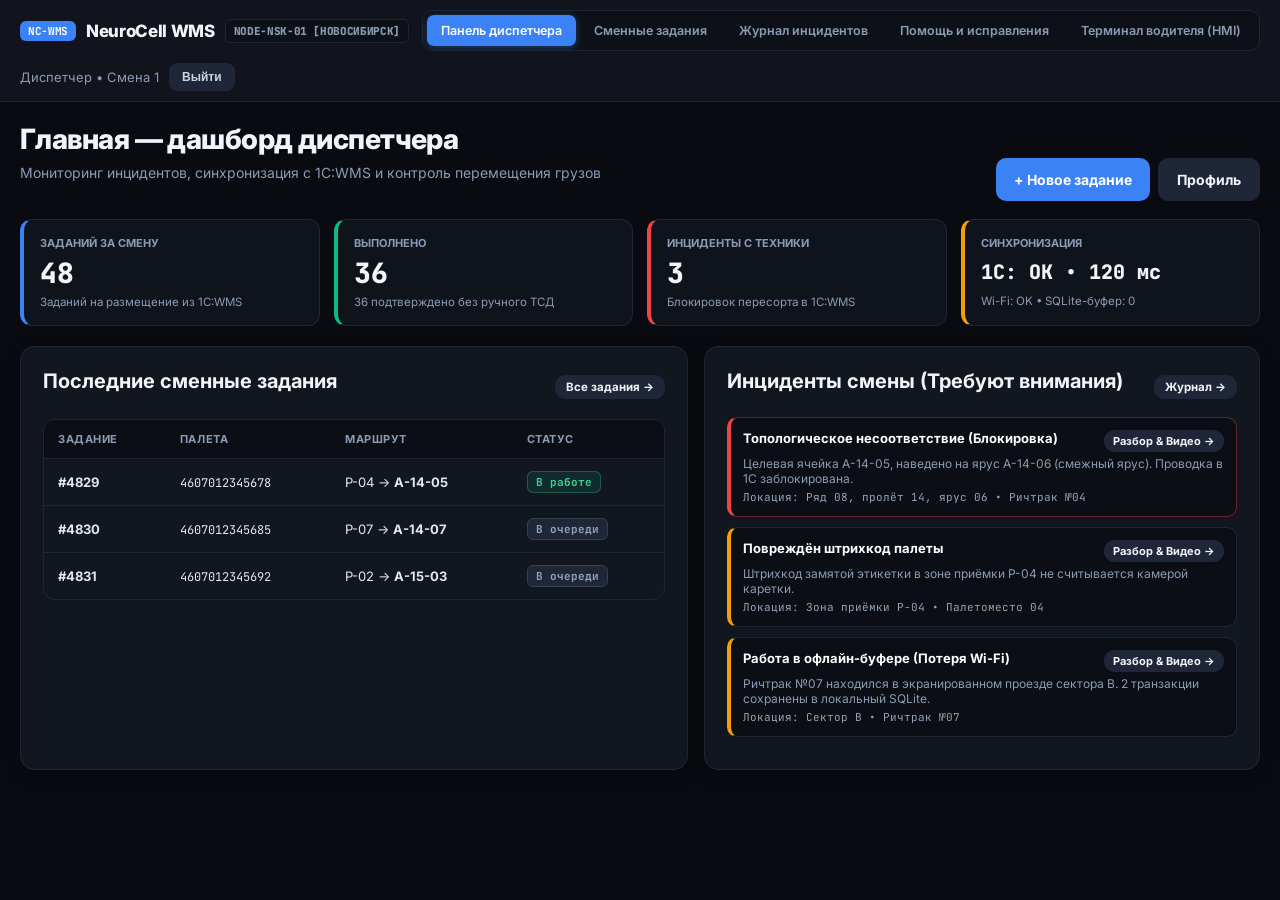
==== commit accf1953: "Rename index (1).html to index.html" ====
--- a/index.html
+++ b/index.html
@@ -1,198 +1,1837 @@
-<!doctype html>
-<html lang="ru"><head><meta charset="utf-8"><meta name="viewport" content="width=device-width,initial-scale=1">
-<title>NeuroCell WMS — веб-интерфейс диспетчера и терминал работника</title>
-<style>
-:root{--bg:#faf8f5;--panel:#fffefb;--panel2:#f3f0eb;--line:#e7e2da;--txt:#1c1917;--mut:#78716c;--ind:#4f46e5;--indh:#4338ca;--yel:#f5c518;--grn:#22c55e;--red:#ef4444;--org:#f59e0b;--dbg:#121212;--dpanel:#16181d;--dpanel2:#1d2027;--dline:#262a33;--dtxt:#f2f4f7}
-*{box-sizing:border-box}body{margin:0;background:var(--bg);color:var(--txt);font-family:Inter,system-ui,Segoe UI,Roboto,sans-serif}
-body.big{font-size:18px}
-header{position:sticky;top:0;z-index:20;background:rgba(250,248,245,.95);border-bottom:1px solid var(--line)}
-.hwrap{max-width:1240px;margin:0 auto;padding:12px 16px;display:flex;gap:12px;flex-wrap:wrap;align-items:center;justify-content:space-between}
-.logo{font-weight:900;letter-spacing:.02em}.logo i{color:var(--ind);font-style:normal}.logo small{display:block;color:var(--mut);font-weight:400;font-size:12px}
-.pill{border:1px solid var(--line);background:var(--panel);border-radius:999px;padding:7px 12px;font-size:13px;color:#d7dce4}
-.pill.warn{background:#3a2a07;border-color:var(--yel);color:#fde68a}
-.wrap{max-width:1240px;margin:0 auto;padding:18px 16px 40px}
-nav{display:flex;gap:8px;flex-wrap:wrap;margin:0 0 16px}nav button{background:var(--panel);color:var(--txt);border:1px solid var(--line);border-radius:12px;padding:10px 14px;cursor:pointer;font-weight:600}
-nav button.on{background:var(--ind);color:#fff;border-color:var(--ind)}
-.view{display:none}.view.on{display:block}
-.card{background:var(--panel);border:1px solid var(--line);border-radius:16px;padding:20px;box-shadow:0 1px 2px rgba(28,25,23,.05)}
-.grid{display:grid;grid-template-columns:repeat(auto-fit,minmax(210px,1fr));gap:12px}
-.kpi b{font-size:32px;display:block;margin-top:4px}.kpi span{color:var(--mut);font-size:13px}
-h1{font-size:36px;margin:4px 0 10px;line-height:1.1}h2{font-size:24px;margin:4px 0 10px}p{color:#44403c;line-height:1.55}
-label{color:var(--mut);font-size:13px}
-input,select{width:100%;background:#fff;border:1px solid #d6cfc4;color:var(--txt);border-radius:12px;padding:14px 16px;font-size:17px;margin:6px 0 12px}
-.btn{min-height:64px;border:0;border-radius:12px;padding:14px 20px;font-size:17px;font-weight:800;cursor:pointer;background:var(--ind);color:#fff}.btn:hover{background:var(--indh)}
-.btn.ghost{background:var(--panel2);color:var(--txt);border:1px solid var(--line)}.btn.ghost:hover{background:#e9e4da}.btn.green{background:var(--grn);color:#06281a}.btn.red{background:var(--red);color:#fff}
-.btn:disabled{opacity:.45}.row{display:flex;gap:10px;flex-wrap:wrap;margin-top:14px}
-table{width:100%;border-collapse:collapse}td,th{padding:11px 8px;border-bottom:1px solid var(--line);text-align:left}th{color:var(--mut);font-size:13px}
-.tag{display:inline-block;border-radius:999px;padding:4px 10px;font-size:13px;font-weight:700}.ok{background:#dcfce7;color:#15803d}.bad{background:#fee2e2;color:#b91c1c}.q{background:var(--panel2);color:#44403c}
-.term{border:2px solid var(--dline);border-radius:16px;padding:20px;background:var(--dbg);color:var(--dtxt)}
-.term.green{border:12px solid var(--grn);background:#052e16}.term.red{border:2px solid var(--red);background:#3f0d0d;animation:pl 1s infinite}
-@keyframes pl{50%{background:#7f1d1d}}
-.bar{display:flex;justify-content:space-between;gap:10px;flex-wrap:wrap;color:var(--mut);font-size:14px}
-.cellno{font-size:64px;font-weight:900;letter-spacing:.05em}.badge{background:var(--yel);color:#111;border-radius:10px;padding:8px 16px;font-size:28px;font-weight:900;display:inline-block}
-.rack{display:grid;grid-template-columns:repeat(7,1fr);gap:8px;margin:14px 0}.cell{background:var(--panel2);border:1px solid var(--line);border-radius:10px;padding:14px 6px;text-align:center;cursor:pointer;font-weight:800}.cell.tgt{outline:3px solid var(--yel)}.cell.err{outline:3px solid var(--red);color:#fca5a5}
-.scan{height:170px;border:2px dashed #4b5563;border-radius:16px;display:flex;align-items:center;justify-content:center;text-align:center;color:var(--mut);padding:16px;position:relative;overflow:hidden}
-.scan i{position:absolute;left:0;right:0;height:3px;background:var(--grn);top:20%;animation:sc 1.6s infinite}@keyframes sc{50%{top:75%}}
-.err{color:#f87171;font-weight:700}.note{color:var(--mut);font-size:13px;margin-top:12px}
-.modal{position:fixed;inset:0;background:rgba(0,0,0,.75);display:none;align-items:center;justify-content:center;padding:18px;z-index:50}.modal.open{display:flex}.box{background:#17191f;border:1px solid var(--line);border-radius:18px;padding:22px;max-width:540px;width:100%}
-.toast{position:fixed;left:50%;bottom:20px;transform:translateX(-50%);background:#1c1917;color:#fff;padding:13px 18px;border-radius:999px;font-weight:800;display:none;z-index:60;box-shadow:0 10px 15px rgba(28,25,23,.2)}
-.prog{height:12px;background:#2a2e38;border-radius:999px;overflow:hidden}.prog i{display:block;height:100%;width:0;background:var(--grn);transition:width 1.2s}
-@media(max-width:700px){h1{font-size:28px}.cellno{font-size:44px}.badge{font-size:22px}.rack{grid-template-columns:repeat(4,1fr)}}
-
-.web{background:#faf8f5;color:#1c1917;border-radius:18px;padding:20px}
-.web .card{background:#fffefb;border-color:#e7e2da;color:#1c1917}
-.web p{color:#44403c}.web h1,.web h2{color:#1c1917}
-.web input,.web select{background:#fff;border-color:#d6cfc4;color:#1c1917}
-.web .btn{background:#4f46e5;color:#fff}.web .btn:hover{background:#4338ca}
-.web .btn.ghost{background:#f3f0eb;color:#1c1917;border-color:#d6cfc4}
-.web th{color:#78716c}.web td,.web th{border-color:#e7e2da}
-.web .pill{background:#f3f0eb;border-color:#d6cfc4;color:#44403c}
-.web .note{color:#78716c}
-.okk{color:#15803d;font-weight:800}.badd{color:#b91c1c;font-weight:800}
-.video{height:180px;border-radius:14px;background:#1c1917;color:#fff;display:flex;align-items:center;justify-content:center;text-align:center;padding:16px}
-
-/* Terminal-dark zones: dashboard of the terminal, terminal settings, terminal modals */
-#dash .card,#settings .card{background:var(--dpanel);border-color:var(--dline);color:var(--dtxt)}
-#dash p,#settings p{color:#cbd2dc}
-#dash td,#dash th,#settings td,#settings th{border-color:var(--dline)}
-#dash .btn.ghost,#settings .btn.ghost{background:var(--dpanel2);color:#fff;border-color:var(--dline)}
-#dash .tag.q{background:#262a33;color:#e5e9f0}
-.term p{color:#cbd2dc}.term .cell{background:var(--dpanel2);border-color:var(--dline);color:var(--dtxt)}
-.term .prog{background:#2a2e38}.term .btn{background:var(--yel);color:#111}.term .btn:hover{background:#eab308}
-.term .btn.ghost{background:var(--dpanel2);color:#fff;border-color:var(--dline)}
-.term .btn.green{background:var(--grn);color:#06281a}
-.box.web{background:#fffefb;color:var(--txt)}.box.web p{color:#44403c}
-</style></head><body>
-<header><div class="hwrap"><div class="logo">NeuroCell <i>WMS</i><small>Forklift Vision · Zero-Touch Scanning · 1С:WMS</small></div>
-<div><span class="pill" id="headUser">Не выполнен вход</span> <span class="pill" id="headWifi">Wi-Fi: OK</span> <span class="pill" id="headBuf">Буфер: 0</span></div></div></header>
-<div class="wrap">
-<nav id="nav"><button data-v="login" class="on">Вход</button><button data-v="disp">Панель диспетчера</button><button data-v="dash">Дашборд терминала</button><button data-v="term">Терминал</button><button data-v="inc">Инциденты</button><button data-v="help">Помощь и исправления</button><button data-v="settings">Настройки</button></nav>
-
-<section class="view on" id="login"><div class="grid">
-<div class="card"><h1>Терминал работника</h1><p>Бортовой терминал ричтрака. Вход по технике, сотруднику и PIN-коду. Камера на каретке считывает штрихкод палеты и номер ячейки и проверяет, верно ли расположен груз.</p>
-<label>Ричтрак</label><select id="truck"><option>Ричтрак №04</option><option>Ричтрак №07</option><option>Ричтрак №11</option></select>
-<label>Сотрудник</label><input id="user" value="Алексей, водитель ричтрака">
-<label>PIN-код</label><input id="pin" inputmode="numeric" placeholder="4 цифры, например 4829">
-<p class="err" id="loginErr" style="display:none">Введите PIN из 4 цифр.</p>
-<div class="row"><button class="btn" onclick="doLogin()">Войти в терминал</button></div>
-<p class="note">Выход — кнопка в настройках или в шапке дашборда. Состояние заданий при выходе сохраняется.</p></div>
-<div class="card web"><h1>Веб-панель диспетчера</h1><p>Диспетчер не сканирует грузы: его экран показывает статистику смены и все ошибки с техники — где произошла ошибка, что нужно исправить и кому нужна помощь.</p>
-<label>Электронная почта</label><input id="dmail" type="email" placeholder="dispatcher@neurocell.local">
-<label>Пароль</label><input id="dpass" type="password" placeholder="Пароль">
-<div class="row"><button class="btn" onclick="dispLogin()">Войти</button><button class="btn ghost" onclick="show('reg')">Регистрация</button></div>
-<p class="note">Роли: диспетчер склада, начальник смены, служба безопасности.</p></div>
-</div></section>
-
-<section class="view" id="reg"><div class="card web" style="max-width:560px"><h1>Регистрация</h1>
-<label>Ф.И.О.</label><input id="regName" placeholder="Например, Соколова Анна">
-<label>Электронная почта</label><input id="regMail" type="email" placeholder="name@neurocell.local">
-<label>Роль</label><select id="regRole"><option>Диспетчер склада</option><option>Начальник смены</option><option>Служба безопасности</option></select>
-<label>Пароль</label><input id="regPass" type="password" placeholder="Не короче 8 символов">
-<div class="row"><button class="btn" onclick="dispRegister()">Зарегистрироваться</button><button class="btn ghost" onclick="show('login')">Назад ко входу</button></div></div></section>
-
-<section class="view" id="confirm"><div class="card web" style="max-width:560px"><h1 class="okk">Готово</h1><p id="confirmText">Действие выполнено.</p><div class="row"><button class="btn" onclick="show('disp')">Перейти в панель диспетчера</button></div></div></section>
-
-<section class="view" id="errview"><div class="card web" style="max-width:560px"><h1 class="badd">Ошибка</h1><p id="errText">Не удалось выполнить действие.</p><div class="row"><button class="btn" onclick="show('login')">Вернуться ко входу</button></div></div></section>
-
-<section class="view" id="logout"><div class="card web" style="max-width:560px"><h1>Вы вышли из аккаунта</h1><p>Сеанс диспетчера завершён. Данные смены сохранены и синхронизированы с 1С:WMS.</p><div class="row"><button class="btn" onclick="show('login')">Войти снова</button></div></div></section>
-
-<section class="view" id="dash"><h1>Дашборд смены — терминал</h1><p id="dashSub"></p>
-<div class="grid kpi" style="margin:14px 0">
-<div class="card"><span>В работе</span><b id="kActive">1</b></div><div class="card"><span>Выполнено за смену</span><b id="kDone">86</b></div><div class="card"><span>Ошибки ячеек</span><b id="kErr" style="color:#f87171">0</b></div><div class="card"><span>В буфере (офлайн)</span><b id="kBuf">0</b></div></div>
-<div class="card"><h2>Очередь заданий</h2><div id="taskTable"></div>
-<div class="row"><button class="btn" onclick="openCurrent()">Открыть текущее задание на терминале</button><button class="btn ghost" onclick="resetDemo()">Сбросить демо</button><button class="btn ghost" onclick="show('login')">Выход</button></div></div>
-<div class="card" style="margin-top:12px"><h2>Пустое состояние</h2><p id="emptyText">Когда очередь закончится, здесь будет сообщение «Заданий нет» — оно появляется автоматически после последнего задания.</p></div></section>
-
-
-<section class="view" id="disp"><div class="web"><h1>Дашборд диспетчера</h1><p>Смена: день · Статистика смены и инциденты с техники. Диспетчер сам ничего не сканирует и не перемещает грузы.</p>
-<div class="grid kpi" style="margin:14px 0">
-<div class="card"><span>Заданий за смену</span><b>48</b></div><div class="card"><span>Выполнено</span><b id="dDone">36</b></div><div class="card"><span>Инцидентов</span><b id="dInc" style="color:#b91c1c">3</b></div><div class="card"><span>Синхронизация с 1С:WMS</span><b style="font-size:20px">OK · 14:22</b></div></div>
-<div class="card"><h2>Сменные задания</h2><div id="dispTasks"></div>
-<div class="row"><button class="btn" onclick="show('newtask')">Новое задание на размещение</button><button class="btn ghost" onclick="show('inc')">Журнал инцидентов</button><button class="btn ghost" onclick="show('help')">Помощь и исправления</button><button class="btn ghost" onclick="show('profile')">Личный кабинет</button><button class="btn ghost" onclick="show('logout')">Выход</button></div></div>
-</div></section>
-
-<section class="view" id="newtask"><div class="card web" style="max-width:620px"><h1>Новое задание на размещение</h1><p>Форма функций формирования задания и передачи его на терминал через интеграционный шлюз (лабораторная работа №5).</p>
-<label>Палета (штрихкод)</label><input id="ntPallet" value="4607012345678">
-<label>Место в зоне приёмки</label><select id="ntPlace"><option>P-04</option><option>P-02</option><option>P-07</option></select>
-<label>Целевая ячейка</label><input id="ntCell" value="A-14-05">
-<label>Ричтрак</label><select id="ntTruck"><option>Ричтрак №04</option><option>Ричтрак №07</option><option>Ричтрак №11</option></select>
-<div class="row"><button class="btn" onclick="createTask()">Создать задание</button><button class="btn ghost" onclick="show('disp')">Отмена</button></div></div></section>
-
-<section class="view" id="help"><div class="web"><h1>Помощь и исправления</h1><p>По каждой ошибке: где она произошла, что нужно исправить и кому нужна помощь.</p><div id="helpList"></div>
-<div class="row"><button class="btn ghost" onclick="show('disp')">На дашборд</button><button class="btn ghost" onclick="show('inc')">Журнал инцидентов</button></div></div></section>
-
-<section class="view" id="profile"><div class="card web" style="max-width:620px"><h1>Личный кабинет</h1>
-<label>Ф.И.О.</label><input id="pfName" value="Диспетчер смены">
-<label>Роль</label><select id="pfRole"><option>Диспетчер склада</option><option>Начальник смены</option><option>Служба безопасности</option></select>
-<label>Электронная почта</label><input id="pfMail" type="email" value="dispatcher@neurocell.local">
-<div class="row"><button class="btn" onclick="toast('Профиль сохранён');show('disp')">Сохранить</button><button class="btn ghost" onclick="show('disp')">Назад</button><button class="btn ghost" onclick="show('logout')">Выйти из аккаунта</button></div></div></section>
-<section class="view" id="term"><div class="card" style="padding:0;overflow:hidden"><div id="termBox" class="term">
-<div class="bar"><span><b style="color:#fff" id="tTruck">РИЧТРАК №04</b></span><span id="tWifi">Wi-Fi: OK · БД: Синхр.</span><span>14:22</span></div>
-<div id="termBody"></div></div></div>
-<div class="row"><button class="btn ghost" onclick="toggleWifi()" id="wifiBtn">Перейти в офлайн-режим</button><button class="btn ghost" onclick="show('dash')">На дашборд</button></div>
-<p class="note">Терминал 1280×800, тёмная тема #121212, кнопки не менее 72×72 для работы в перчатках. Зелёный — действие разрешено, красный — стой, проводка заблокирована.</p></section>
-
-<section class="view" id="inc"><div class="card web"><h1>Журнал инцидентов</h1><p>Все ошибки с техники за смену: ошибки ячеек, повреждённые штрихкоды, офлайн-буфер. По каждой записи — карточка с видео Dock Gates и указанием, где произошла ошибка, что исправить и кому помочь.</p><div id="incList"></div><div class="row"><button class="btn ghost" onclick="show('disp')">На дашборд диспетчера</button></div></div></section>
-
-<section class="view" id="settings"><div class="card" style="max-width:620px"><h1>Настройки</h1>
-<label><input type="checkbox" id="setSound" checked style="width:auto"> Звуковая индикация: высокий тон — успех, низкий зуммер — ошибка</label><br><br>
-<label><input type="checkbox" id="setBig" style="width:auto"> Крупный шрифт терминала</label><br><br>
-<label>Яркость экрана</label><input type="range" id="setBright" min="60" max="100" value="95">
-<div class="row"><button class="btn" onclick="saveSettings()">Сохранить настройки</button><button class="btn ghost" onclick="show('dash')">Назад</button><button class="btn ghost" onclick="show('login')">Выход</button></div>
-<p class="note">Настройки сохраняются в браузере и применяются сразу, без перезагрузки страницы.</p></div></section>
-</div>
-
-<div class="modal" id="incModal"><div class="box web"><h2 id="imTitle">Карточка инцидента</h2><div class="video">Dock Gates · видео 10 сек<br><span id="imTtn">ТТН —</span></div><p id="imBody"></p><div class="row"><button class="btn" onclick="closeIncident()">Инцидент исправлен</button><button class="btn ghost" onclick="closeM('incModal')">Закрыть</button></div></div></div>
-<div class="modal" id="damageModal"><div class="box"><h2>Повреждён штрихкод</h2><p>Открыт видеовызов старшего диспетчера, переданы текущие снимки палеты. Груз не перемещается до указания диспетчера.</p><div class="row"><button class="btn" onclick="addInc('Повреждён штрихкод','Палета '+cur().pallet);closeM('damageModal')">Вызвать диспетчера</button><button class="btn ghost" onclick="closeM('damageModal')">Закрыть</button></div></div></div>
-<div class="modal" id="nfcModal"><div class="box"><h2>NFC-разблокировка</h2><p>Приложите карту бригадира или введите его PIN. Это единственный путь сброса блокировки ошибочной ячейки — кнопки «Игнорировать» в прямом доступе нет.</p><input id="nfcPin" inputmode="numeric" placeholder="PIN бригадира, 4 цифры"><p class="err" id="nfcErr" style="display:none">Нужен PIN из 4 цифр.</p><div class="row"><button class="btn" onclick="doNfc()">Подтвердить NFC / PIN</button><button class="btn ghost" onclick="closeM('nfcModal')">Отмена</button></div></div></div>
-<div class="toast" id="toast"></div>
-<script>
-let tasks=[
- {id:4829,pallet:'4607012345678',place:'P-04',row:'08',aisle:'14',tier:'05',cell:'A-14-05',h:'9,2 м',status:'active'},
- {id:4830,pallet:'4607012345685',place:'P-07',row:'08',aisle:'14',tier:'07',cell:'A-14-07',h:'12,1 м',status:'queue'},
- {id:4831,pallet:'4607012345692',place:'P-02',row:'08',aisle:'15',tier:'03',cell:'A-15-03',h:'5,4 м',status:'queue'}];
-let curIdx=0, doneBase=36, errs=3, buf=0, offline=false, stage='wait', userName='';
-let inc=[
- {t:'Ошибка ячейки',d:'Цель A-14-05, наведено A-14-06',where:'Ряд 08, пролёт 14, ярус 05 · ричтрак №04',fix:'Водителю — пересканировать ячейку и поставить палету в A-14-05',help:'Водитель ричтрака №04',ttn:'ТТН №1182 · палета 4607012345678'},
- {t:'Повреждён штрихкод',d:'Палета в зоне приёмки P-04 не считывается',where:'Зона приёмки, место P-04',fix:'Проверить палету по ТТН, при необходимости переклеить этикетку',help:'Старший смены',ttn:'ТТН №1182 · палета 4607012345678'},
- {t:'Офлайн-буфер',d:'Ричтрак №07 работал автономно, 2 события в буфере SQLite',where:'Ричтрак №07 · сектор B',fix:'Дождаться синхронизации при восстановлении Wi-Fi, проверить, что события дошли в 1С:WMS',help:'Водитель ричтрака №07',ttn:'—'}];
-let curInc=0;
-let settings=JSON.parse(localStorage.getItem('nc_settings')||'{"sound":true,"big":false}');
-function cur(){return tasks[curIdx]} function toast(t){let e=document.getElementById('toast');e.textContent=t;e.style.display='block';setTimeout(()=>e.style.display='none',3000)}
-function show(id){document.querySelectorAll('.view').forEach(v=>v.classList.remove('on'));document.getElementById(id).classList.add('on');document.querySelectorAll('#nav button').forEach(b=>b.classList.toggle('on',b.dataset.v===id));window.scrollTo(0,0);if(id==='dash')renderDash();if(id==='inc')renderInc();if(id==='term')renderTerm();if(id==='disp')renderDisp();if(id==='help')renderHelp()}
-document.querySelectorAll('#nav button').forEach(b=>b.onclick=()=>show(b.dataset.v));
-function openM(id){document.getElementById(id).classList.add('open')}function closeM(id){document.getElementById(id).classList.remove('open')}
-function doLogin(){let p=document.getElementById('pin').value.trim();if(!/^\d{4}$/.test(p)){document.getElementById('loginErr').style.display='block';return}userName=document.getElementById('user').value||'Оператор';document.getElementById('headUser').textContent=userName+' · '+document.getElementById('truck').value;toast('Вход выполнен');show('dash')}
-function dispLogin(){let m=document.getElementById('dmail').value.trim(),p=document.getElementById('dpass').value;if(!m||!p){document.getElementById('errText').textContent='Ошибка входа: заполните электронную почту и пароль.';show('errview');return}userName='Диспетчер смены';document.getElementById('headUser').textContent=userName;toast('Вход в панель диспетчера');show('disp')}
-function dispRegister(){let n=document.getElementById('regName').value.trim(),m=document.getElementById('regMail').value.trim(),p=document.getElementById('regPass').value;if(!n||!m||p.length<8){document.getElementById('errText').textContent='Ошибка регистрации: заполните Ф.И.О. и почту, пароль — не короче 8 символов.';show('errview');return}document.getElementById('confirmText').textContent='Аккаунт «'+n+'» ('+document.getElementById('regRole').value+') зарегистрирован. Теперь можно войти в веб-панель диспетчера.';show('confirm')}
-function createTask(){let pal=document.getElementById('ntPallet').value.trim(),cell=document.getElementById('ntCell').value.trim();if(!pal||!cell){document.getElementById('errText').textContent='Ошибка: укажите штрихкод палеты и целевую ячейку.';show('errview');return}document.getElementById('confirmText').textContent='Задание на размещение создано: палета '+pal+', место '+document.getElementById('ntPlace').value+', целевая ячейка '+cell+', '+document.getElementById('ntTruck').value+'. Задание передано на терминал через интеграционный шлюз.';show('confirm')}
-function openInc(i){curInc=i;let x=inc[i];document.getElementById('imTitle').textContent='Инцидент: '+x.t;document.getElementById('imTtn').textContent=x.ttn;document.getElementById('imBody').innerHTML='<b>Где:</b> '+x.where+'<br><b>Что произошло:</b> '+x.d+'<br><b>Что исправить:</b> '+x.fix+'<br><b>Кому помочь:</b> '+x.help;openM('incModal')}
-function closeIncident(){inc.splice(curInc,1);errs=Math.max(0,errs-1);closeM('incModal');renderInc();renderDisp();toast('Инцидент закрыт')}
-function renderDash(){document.getElementById('dashSub').textContent='Смена: день · '+ (userName||'Оператор') +' · Статус системы: '+(offline?'автономно, буфер работает':'в сети, синхронизация включена');
-document.getElementById('kActive').textContent=tasks.filter(t=>t.status==='active').length;document.getElementById('kDone').textContent=doneBase;document.getElementById('kErr').textContent=errs;document.getElementById('kBuf').textContent=buf;
-let html='<table><tr><th>Задание</th><th>Палета</th><th>Цель</th><th>Статус</th></tr>'+tasks.map((t,i)=>'<tr><td><b>#'+t.id+'</b></td><td>'+t.pallet+'</td><td>'+t.cell+'</td><td>'+(t.status==='done'?'<span class="tag ok">Выполнено</span>':t.status==='active'?'<span class="tag q">В работе</span>':'<span class="tag q">В очереди</span>')+'</td></tr>').join('')+'</table>';
-if(tasks.every(t=>t.status==='done'))html+='<p><b>Заданий нет.</b> Очередь пуста, новые задания из 1С:WMS появятся автоматически. Для повторного показа нажмите «Сбросить демо».</p>';
-document.getElementById('taskTable').innerHTML=html;document.getElementById('emptyText').textContent=tasks.every(t=>t.status==='done')?'Сейчас очередь пуста — это и есть пустое состояние.':'Когда очередь закончится, здесь будет сообщение «Заданий нет» — оно появляется автоматически после последнего задания.'}
-function renderInc(){document.getElementById('incList').innerHTML=inc.length?'<table><tr><th>Инцидент</th><th>Где</th><th>Кому помочь</th><th></th></tr>'+inc.map((x,i)=>'<tr><td><b>'+x.t+'</b><br>'+x.d+'</td><td>'+x.where+'</td><td>'+x.help+'</td><td><button class="btn ghost" onclick="openInc('+i+')">Карточка</button></td></tr>').join('')+'</table>':'<p><b>За смену инцидентов нет.</b> Это пустое состояние журнала: новые ошибки с техники появятся здесь автоматически.</p>'}
-function renderDisp(){document.getElementById('dDone').textContent=doneBase;document.getElementById('dInc').textContent=inc.length;document.getElementById('dispTasks').innerHTML='<table><tr><th>Задание</th><th>Палета</th><th>Цель</th><th>Статус</th></tr>'+tasks.map(t=>'<tr><td><b>#'+t.id+'</b></td><td>'+t.pallet+'</td><td>'+t.cell+'</td><td>'+(t.status==='done'?'Выполнено':t.status==='active'?'В работе':'В очереди')+'</td></tr>').join('')+'</table><p class="note">Показаны ближайшие задания очереди; всего за смену — 48.</p>'}
-function renderHelp(){document.getElementById('helpList').innerHTML=inc.length?inc.map(x=>'<div class="card" style="margin-bottom:12px"><h2>'+x.t+'</h2><p><b>ГДЕ:</b> '+x.where+'</p><p><b>ЧТО ИСПРАВИТЬ:</b> '+x.fix+'</p><p><b>КОМУ ПОМОЧЬ:</b> '+x.help+'</p></div>').join(''):'<div class="card"><p><b>За смену инцидентов нет.</b> Помощь никому не требуется.</p></div>'}
-function addInc(t,d){inc.unshift({t:t,d:d,where:'Ричтрак №04 · текущее задание',fix:'Исправить по указанию диспетчера',help:'Водитель ричтрака №04',ttn:'ТТН №1182'});errs++;renderDash()}
-function openCurrent(){if(tasks.every(t=>t.status==='done')){toast('Очередь пуста');show('dash');return}stage='wait';show('term')}
-function renderTerm(){let t=cur(),box=document.getElementById('termBox');box.className='term';document.getElementById('tTruck').textContent=document.getElementById('truck').value.toUpperCase();document.getElementById('tWifi').textContent=offline?'Автономно (SQLite) · Буфер: '+buf:'Wi-Fi: OK · БД: Синхр.';
-let b=document.getElementById('termBody');
-if(stage==='wait')b.innerHTML='<h1>Задание #'+t.id+'</h1><p>ПОДХОД К ПАЛЕТОМЕСТУ: ЗОНА ПРИЕМКИ → <b style="color:#fff">МЕСТО '+t.place+'</b></p><div class="scan"><i></i>Камера каретки: наведите вилы на палету<br>Ожидание захвата</div><div class="row"><button class="btn green" onclick="capture()">Камера считала штрихкод</button><button class="btn ghost" onclick="openM(\'damageModal\')">Повреждён штрихкод</button></div><p class="note">Zero-Touch: в реальной работе водитель не нажимает кнопок. Здесь кнопка имитирует событие камеры для показа.</p>';
-if(stage==='route')b.innerHTML='<p class="ok" style="color:#4ade80;font-weight:800">ГРУЗ ИДЕНТИФИЦИРОВАН: ШК '+t.pallet+' (OK) — задержка распознавания 200–300 мс</p><h1>Целевой адрес</h1><p>РЯД '+t.row+' · ПРОЛЕТ '+t.aisle+' · ЯРУС '+t.tier+' (высота около '+t.h+')</p><div>ЦЕЛЕВАЯ ЯЧЕЙКА:</div><div class="cellno">'+t.cell+'</div><span class="badge">ЯРУС '+t.tier+'</span><p>Выберите ячейку, на которую наведены вилы:</p><div class="rack">'+[1,2,3,4,5,6,7].map(n=>{let c='A-'+t.aisle+'-0'+n;return '<div class="cell '+(c===t.cell?'tgt':'')+'" onclick="pickCell(\''+c+'\')">'+c+'</div>'}).join('')+'</div><p>Поднимайте мачту к целевой полке. Жёлтым выделена цель.</p>';
-if(stage==='green'){box.className='term green';b.innerHTML='<h1 style="text-align:center">ЯЧЕЙКА ВЕРНА!</h1><p style="text-align:center;font-size:22px;color:#fff">ЗАВОДИТЕ ВИЛЫ</p><p style="text-align:center">Распознан: '+t.cell+' = Цель: '+t.cell+'. Вилы совмещены, ожидание ввода (Optical Flow).</p><div class="row" style="justify-content:center"><button class="btn green" onclick="finish()">Ввести вилы и опустить груз</button><button class="btn ghost" onclick="stage=\'route\';renderTerm()">Назад к маршруту</button></div>'}
-if(stage==='red'){box.className='term red';b.innerHTML='<h1>ВНИМАНИЕ! НЕСОВПАДЕНИЕ!</h1><p style="color:#fff;font-size:19px">ТЕКУЩАЯ ПОЛКА: <b>'+window.wrongCell+'</b> — ошибка, соседняя ячейка<br>ТРЕБУЕТСЯ: <b>'+t.cell+'</b></p><p style="color:#fff"><b>ПРОВОДКА В 1С:WMS ЗАБЛОКИРОВАНА. НЕ СТАВЬТЕ ГРУЗ!</b></p><div class="row"><button class="btn ghost" onclick="stage=\'route\';renderTerm()">Пересканировать / исправить высоту</button><button class="btn" onclick="openM(\'nfcModal\')">Разблокировка через NFC бригадира</button></div>'}
-if(stage==='done')b.innerHTML='<h1>РАЗМЕЩЕНИЕ ПОДТВЕРЖДЕНО</h1><p>Палета <b style="color:#fff">'+t.pallet+'</b> закреплена за <b style="color:#fff">'+t.cell+'</b>.<br>Optical Flow: вилы выведены, нагрузка снята.<br><span id="txText"></span></p><div class="prog"><i id="progBar"></i></div><div class="row"><button class="btn" onclick="nextTask()">К СЛЕДУЮЩЕМУ ЗАДАНИЮ →</button><button class="btn ghost" onclick="show(\'dash\')">На дашборд</button></div>';}
-function capture(){setTimeout(()=>{stage='route';renderTerm();toast(settings.sound?'Груз подтверждён — зелёный статус':'Груз подтверждён')},300)}
-function pickCell(c){let t=cur();if(c===t.cell){stage='green'}else{window.wrongCell=c;stage='red';addInc('Ошибка ячейки','Цель '+t.cell+', наведено '+c);toast('Ошибка: проводка заблокирована')}renderTerm()}
-function finish(){stage='done';renderTerm();setTimeout(()=>document.getElementById('progBar').style.width='100%',50);document.getElementById('txText').textContent=offline?'Сохранено в локальный буфер SQLite. Отправится в WMS при восстановлении связи.':'Транзакция отправлена в WMS по MQTT/REST.'}
-function nextTask(){let t=cur();t.status='done';doneBase++;if(offline){buf++}if(curIdx<tasks.length-1){curIdx++;tasks[curIdx].status='active';stage='wait';renderTerm();toast('Следующее задание #'+cur().id)}else{stage='wait';show('dash');toast('Очередь завершена')}renderDash();updateHead()}
-function toggleWifi(){offline=!offline;document.getElementById('wifiBtn').textContent=offline?'Вернуться в сеть':'Перейти в офлайн-режим';if(!offline&&buf>0){toast('Связь восстановлена, буфер из '+buf+' отправлен в WMS');buf=0}updateHead();renderTerm();renderDash()}
-function updateHead(){document.getElementById('headWifi').textContent=offline?'Автономно (SQLite)':'Wi-Fi: OK';document.getElementById('headBuf').textContent='Буфер: '+buf}
-function doNfc(){let p=document.getElementById('nfcPin').value.trim();if(!/^\d{4}$/.test(p)){document.getElementById('nfcErr').style.display='block';return}closeM('nfcModal');toast('NFC принято: блокировка снята для корректировки');stage='route';renderTerm()}
-function saveSettings(){settings={sound:document.getElementById('setSound').checked,big:document.getElementById('setBig').checked};localStorage.setItem('nc_settings',JSON.stringify(settings));document.body.classList.toggle('big',settings.big);toast('Настройки сохранены')}
-function resetDemo(){tasks.forEach((t,i)=>t.status=i===0?'active':'queue');curIdx=0;doneBase=36;errs=3;buf=0;stage='wait';renderDash();toast('Демо сброшено')}
-document.getElementById('setSound').checked=settings.sound;document.getElementById('setBig').checked=settings.big;document.body.classList.toggle('big',settings.big);renderDash();renderTerm();updateHead();
-</script></body></html>
+<!DOCTYPE html>
+<html lang="ru">
+<head>
+  <meta charset="utf-8">
+  <meta name="viewport" content="width=device-width, initial-scale=1, viewport-fit=cover">
+  <title>NeuroCell WMS — Диспетчер и Терминал ричтрака</title>
+  <link rel="icon" href="data:image/svg+xml,%3Csvg xmlns='http://www.w3.org/2000/svg' viewBox='0 0 64 64'%3E%3Crect width='64' height='64' rx='14' fill='%233b82f6'/%3E%3Ctext x='32' y='43' font-family='Inter,sans-serif' font-size='28' font-weight='800' fill='%23ffffff' text-anchor='middle'%3ENC%3C/text%3E%3C/svg%3E">
+  <link rel="preconnect" href="https://fonts.googleapis.com">
+  <link rel="preconnect" href="https://fonts.gstatic.com" crossorigin>
+  <link href="https://fonts.googleapis.com/css2?family=Inter:wght@400;500;600;700;800;900&family=JetBrains+Mono:wght@500;700;800&display=swap" rel="stylesheet">
+  <style>
+    :root {
+      --bg-dark: #090b10;
+      --card-dark: #12161f;
+      --card-border: #1e2638;
+      --text-main: #f1f5f9;
+      --text-muted: #8b9bb4;
+      --accent-blue: #3b82f6;
+      --accent-blue-hover: #2563eb;
+      --status-ok: #10b981;
+      --status-ok-bg: rgba(16, 185, 129, 0.12);
+      --status-err: #ef4444;
+      --status-err-bg: rgba(239, 68, 68, 0.15);
+      --status-warn: #f59e0b;
+      --font-ui: 'Inter', -apple-system, BlinkMacSystemFont, sans-serif;
+      --font-mono: 'JetBrains Mono', monospace;
+    }
+
+    * { box-sizing: border-box; margin: 0; padding: 0; }
+    body {
+      background-color: var(--bg-dark);
+      color: var(--text-main);
+      font-family: var(--font-ui);
+      min-height: 100vh;
+      min-height: 100dvh;
+      display: flex;
+      flex-direction: column;
+      -webkit-font-smoothing: antialiased;
+      overflow-x: hidden;
+    }
+
+    /* Верхняя панель системы */
+    header {
+      background: rgba(18, 22, 31, 0.95);
+      backdrop-filter: blur(10px);
+      -webkit-backdrop-filter: blur(10px);
+      border-bottom: 1px solid var(--card-border);
+      position: sticky;
+      top: 0;
+      z-index: 100;
+    }
+    .header-inner {
+      max-width: 1440px;
+      margin: 0 auto;
+      padding: 10px 20px;
+      display: flex;
+      align-items: center;
+      justify-content: space-between;
+      gap: 12px;
+      flex-wrap: wrap;
+    }
+    .brand {
+      display: flex;
+      align-items: center;
+      gap: 10px;
+      font-size: 17px;
+      font-weight: 800;
+      letter-spacing: -0.02em;
+    }
+    .brand-tag {
+      background: var(--accent-blue);
+      color: #fff;
+      font-family: var(--font-mono);
+      font-size: 11px;
+      padding: 3px 8px;
+      border-radius: 6px;
+      font-weight: 700;
+    }
+    .node-pill {
+      font-family: var(--font-mono);
+      font-size: 11px;
+      color: var(--text-muted);
+      border: 1px solid var(--card-border);
+      background: #0d1117;
+      padding: 4px 8px;
+      border-radius: 6px;
+      white-space: nowrap;
+    }
+
+    /* Навигация режимов: Диспетчер / Водитель */
+    nav.app-nav {
+      display: flex;
+      gap: 4px;
+      background: #0d1117;
+      padding: 4px;
+      border-radius: 10px;
+      border: 1px solid var(--card-border);
+      overflow-x: auto;
+      max-width: 100%;
+      -webkit-overflow-scrolling: touch;
+    }
+    nav.app-nav button {
+      background: transparent;
+      border: 0;
+      color: var(--text-muted);
+      padding: 8px 14px;
+      border-radius: 7px;
+      font-size: 12.5px;
+      font-weight: 600;
+      cursor: pointer;
+      transition: all 0.15s ease;
+      font-family: var(--font-ui);
+      white-space: nowrap;
+    }
+    nav.app-nav button.active {
+      background: var(--accent-blue);
+      color: #fff;
+      box-shadow: 0 2px 8px rgba(59, 130, 246, 0.4);
+    }
+
+    .header-user {
+      display: flex;
+      align-items: center;
+      gap: 10px;
+      font-size: 13px;
+      color: var(--text-muted);
+    }
+    .header-user strong { color: var(--text-main); }
+    .btn-logout {
+      background: #1e2638;
+      border: 1px solid var(--card-border);
+      color: #cbd5e1;
+      padding: 6px 12px;
+      border-radius: 8px;
+      cursor: pointer;
+      font-weight: 600;
+      font-size: 12px;
+      transition: background 0.15s;
+    }
+    .btn-logout:hover { background: #2d3748; color: #fff; }
+
+    /* Контейнер видов */
+    .viewport {
+      flex: 1;
+      max-width: 1440px;
+      width: 100%;
+      margin: 0 auto;
+      padding: 20px;
+    }
+    .view-section { display: none; }
+    .view-section.active { display: block; animation: fadeIn 0.2s ease-out; }
+    @keyframes fadeIn { from { opacity: 0; transform: translateY(4px); } to { opacity: 1; transform: translateY(0); } }
+
+    /* Общие стили карточек и кнопок */
+    .card {
+      background: var(--card-dark);
+      border: 1px solid var(--card-border);
+      border-radius: 14px;
+      padding: 22px;
+      box-shadow: 0 4px 20px rgba(0, 0, 0, 0.25);
+    }
+    .grid-2 { display: grid; grid-template-columns: 1fr 1fr; gap: 16px; }
+    .grid-3 { display: grid; grid-template-columns: repeat(3, 1fr); gap: 16px; }
+    .grid-4 { display: grid; grid-template-columns: repeat(4, 1fr); gap: 14px; }
+
+    h1 { font-size: clamp(20px, 2.4vw, 28px); font-weight: 800; letter-spacing: -0.02em; margin-bottom: 6px; }
+    h2 { font-size: clamp(16px, 1.8vw, 20px); font-weight: 700; margin-bottom: 12px; }
+    p.sub { font-size: clamp(13px, 1.2vw, 14px); color: var(--text-muted); margin-bottom: 18px; line-height: 1.5; }
+
+    .btn {
+      display: inline-flex;
+      align-items: center;
+      justify-content: center;
+      gap: 8px;
+      background: var(--accent-blue);
+      color: #fff;
+      border: 0;
+      border-radius: 10px;
+      padding: 12px 18px;
+      font-size: 14px;
+      font-weight: 700;
+      font-family: var(--font-ui);
+      cursor: pointer;
+      transition: all 0.15s ease;
+      text-decoration: none;
+      touch-action: manipulation;
+    }
+    .btn:hover { background: var(--accent-blue-hover); box-shadow: 0 4px 12px rgba(59, 130, 246, 0.3); }
+    .btn.ghost {
+      background: #1e2638;
+      border: 1px solid var(--card-border);
+      color: var(--text-main);
+    }
+    .btn.ghost:hover { background: #2b354c; }
+    .btn.danger { background: var(--status-err); }
+    .btn.danger:hover { background: #dc2626; }
+    .btn.success { background: var(--status-ok); color: #fff; }
+    .btn.success:hover { background: #059669; }
+    .btn.warn { background: var(--status-warn); color: #000; }
+    .btn.warn:hover { background: #d97706; }
+
+    /* Поля ввода */
+    label { display: block; font-size: 11.5px; font-weight: 600; text-transform: uppercase; letter-spacing: 0.05em; color: var(--text-muted); margin-bottom: 6px; }
+    input, select, textarea {
+      width: 100%;
+      background: #0b0e14;
+      border: 1px solid var(--card-border);
+      color: #fff;
+      font-family: var(--font-ui);
+      font-size: 15px;
+      padding: 12px 14px;
+      border-radius: 10px;
+      margin-bottom: 14px;
+      outline: none;
+      transition: border-color 0.15s;
+    }
+    input:focus, select:focus, textarea:focus {
+      border-color: var(--accent-blue);
+      box-shadow: 0 0 0 3px rgba(59, 130, 246, 0.2);
+    }
+
+    /* KPI блоки */
+    .kpi-tile {
+      background: #0f131c;
+      border: 1px solid var(--card-border);
+      border-radius: 12px;
+      padding: 16px;
+      border-left: 4px solid var(--accent-blue);
+    }
+    .kpi-tile.ok { border-left-color: var(--status-ok); }
+    .kpi-tile.err { border-left-color: var(--status-err); }
+    .kpi-tile.warn { border-left-color: var(--status-warn); }
+    .kpi-label { font-size: 11px; font-weight: 700; color: var(--text-muted); text-transform: uppercase; }
+    .kpi-val { font-size: clamp(22px, 2.2vw, 28px); font-weight: 800; font-family: var(--font-mono); margin-top: 4px; }
+    .kpi-desc { font-size: 11.5px; color: var(--text-muted); margin-top: 4px; }
+
+    /* Таблицы */
+    .table-box {
+      border: 1px solid var(--card-border);
+      border-radius: 12px;
+      overflow-x: auto;
+      margin-top: 14px;
+      -webkit-overflow-scrolling: touch;
+    }
+    table { width: 100%; min-width: 620px; border-collapse: collapse; text-align: left; }
+    th {
+      background: #0b0e14;
+      color: var(--text-muted);
+      font-size: 11px;
+      font-weight: 700;
+      text-transform: uppercase;
+      letter-spacing: 0.05em;
+      padding: 12px 14px;
+      border-bottom: 1px solid var(--card-border);
+    }
+    td {
+      padding: 12px 14px;
+      border-bottom: 1px solid var(--card-border);
+      font-size: 13px;
+      color: #e2e8f0;
+    }
+    tr:last-child td { border-bottom: 0; }
+    tr:hover td { background: rgba(255,255,255,0.02); }
+
+    .tag {
+      display: inline-flex;
+      align-items: center;
+      padding: 3px 8px;
+      border-radius: 6px;
+      font-size: 11px;
+      font-weight: 700;
+      font-family: var(--font-mono);
+      white-space: nowrap;
+    }
+    .tag.ok { background: var(--status-ok-bg); color: #34d399; border: 1px solid rgba(52, 211, 153, 0.3); }
+    .tag.err { background: var(--status-err-bg); color: #f87171; border: 1px solid rgba(248, 113, 113, 0.3); }
+    .tag.queue { background: #1e2638; color: #94a3b8; border: 1px solid #334155; }
+
+    /* ========================================================
+       ЭКРАНЫ ВОДИТЕЛЕЙ (БОРТОВОЙ ТЕРМИНАЛ РИЧТРАКА HMI)
+       ======================================================== */
+    .driver-subnav {
+      display: flex;
+      gap: 8px;
+      margin-bottom: 14px;
+      overflow-x: auto;
+      padding-bottom: 4px;
+    }
+    .driver-subnav button {
+      background: #181d27;
+      border: 1px solid var(--card-border);
+      color: #cbd5e1;
+      padding: 8px 14px;
+      border-radius: 8px;
+      font-size: 12px;
+      font-weight: 700;
+      cursor: pointer;
+      white-space: nowrap;
+      transition: all 0.15s;
+    }
+    .driver-subnav button.active {
+      background: #2563eb;
+      color: #fff;
+      border-color: #3b82f6;
+    }
+
+    .terminal-wrapper {
+      max-width: 1200px;
+      margin: 0 auto;
+      background: #121212;
+      border: 3px solid #232730;
+      border-radius: 18px;
+      overflow: hidden;
+      box-shadow: 0 10px 40px rgba(0,0,0,0.7);
+    }
+    .term-header {
+      background: #181b22;
+      border-bottom: 2px solid #282d38;
+      padding: 12px 20px;
+      display: flex;
+      justify-content: space-between;
+      align-items: center;
+      font-family: var(--font-mono);
+      font-weight: 700;
+      flex-wrap: wrap;
+      gap: 10px;
+    }
+    .term-steps {
+      display: flex;
+      gap: 8px;
+      padding: 14px 18px 0;
+      overflow-x: auto;
+    }
+    .term-step-pill {
+      flex: 1;
+      min-width: 110px;
+      padding: 10px 8px;
+      border-radius: 10px;
+      font-size: 12px;
+      font-weight: 700;
+      text-align: center;
+      background: #1a1e27;
+      color: #64748b;
+      border: 1px solid #283144;
+      white-space: nowrap;
+      transition: all 0.2s;
+    }
+    .term-step-pill.active {
+      background: #2563eb;
+      color: #fff;
+      border-color: #3b82f6;
+      box-shadow: 0 0 16px rgba(37, 99, 235, 0.4);
+    }
+    .term-step-pill.done {
+      background: rgba(16, 185, 129, 0.15);
+      color: #10b981;
+      border-color: rgba(16, 185, 129, 0.3);
+    }
+
+    .term-screen {
+      padding: 24px 20px;
+      min-height: 440px;
+      display: flex;
+      flex-direction: column;
+      justify-content: space-between;
+      transition: background 0.25s ease, border-color 0.25s ease;
+    }
+
+    /* Состояние W3: Зеленый заливающий статус */
+    .term-screen.state-green {
+      background: #042416;
+      border: 6px solid #10b981;
+      box-shadow: inset 0 0 50px rgba(16, 185, 129, 0.25);
+    }
+
+    /* Состояние W4: Красный пульсирующий статус */
+    .term-screen.state-red {
+      background: #340c0c;
+      border: 6px solid #ef4444;
+      animation: alertPulse 1.2s infinite alternate;
+    }
+    @keyframes alertPulse {
+      0% { box-shadow: inset 0 0 30px rgba(239, 68, 68, 0.3), 0 0 20px rgba(239, 68, 68, 0.4); }
+      100% { box-shadow: inset 0 0 80px rgba(239, 68, 68, 0.6), 0 0 40px rgba(239, 68, 68, 0.7); }
+    }
+
+    .term-cell-giant {
+      font-size: clamp(48px, 6vw, 76px);
+      font-weight: 900;
+      font-family: var(--font-mono);
+      letter-spacing: 0.05em;
+      line-height: 1.05;
+      margin: 10px 0;
+      color: #fbbf24;
+    }
+    .badge-tier {
+      display: inline-block;
+      background: #fbbf24;
+      color: #000;
+      font-size: clamp(18px, 2.5vw, 24px);
+      font-weight: 900;
+      padding: 6px 16px;
+      border-radius: 8px;
+      margin-bottom: 12px;
+      letter-spacing: 0.04em;
+    }
+
+    /* Промышленные кнопки для работы в перчатках (>= 72px) */
+    .term-btn-industrial {
+      min-height: 72px;
+      padding: 16px 24px;
+      font-size: clamp(15px, 1.8vw, 18px);
+      font-weight: 800;
+      border-radius: 14px;
+      border: 0;
+      cursor: pointer;
+      display: inline-flex;
+      align-items: center;
+      justify-content: center;
+      gap: 10px;
+      touch-action: manipulation;
+      transition: transform 0.1s, background 0.15s;
+    }
+    .term-btn-industrial:active { transform: scale(0.97); }
+
+    /* Симулятор рейки стеллажа */
+    .rack-simulator {
+      display: grid;
+      grid-template-columns: repeat(7, 1fr);
+      gap: 8px;
+      margin: 16px 0;
+    }
+    .rack-cell-btn {
+      background: #1b212d;
+      border: 2px solid #2d3748;
+      border-radius: 8px;
+      padding: 14px 4px;
+      text-align: center;
+      font-family: var(--font-mono);
+      font-size: clamp(12px, 1.3vw, 15px);
+      font-weight: 800;
+      color: #e2e8f0;
+      cursor: pointer;
+      transition: all 0.15s;
+    }
+    .rack-cell-btn:hover { border-color: #3b82f6; background: #242c3c; }
+    .rack-cell-btn.target { border-color: #fbbf24; background: rgba(251, 191, 36, 0.15); color: #fbbf24; }
+
+    /* Модальные окна */
+    .modal-overlay {
+      position: fixed;
+      inset: 0;
+      background: rgba(0, 0, 0, 0.85);
+      backdrop-filter: blur(6px);
+      -webkit-backdrop-filter: blur(6px);
+      display: none;
+      align-items: center;
+      justify-content: center;
+      padding: 16px;
+      z-index: 200;
+    }
+    .modal-overlay.open { display: flex; }
+    .modal-card {
+      background: #161b26;
+      border: 1px solid var(--card-border);
+      border-radius: 18px;
+      max-width: 580px;
+      width: 100%;
+      padding: 24px;
+      box-shadow: 0 20px 50px rgba(0,0,0,0.8);
+      max-height: 90vh;
+      overflow-y: auto;
+    }
+    .video-mock {
+      background: #090c12;
+      border: 1px solid var(--card-border);
+      border-radius: 12px;
+      height: 200px;
+      display: flex;
+      flex-direction: column;
+      align-items: center;
+      justify-content: center;
+      gap: 10px;
+      margin-bottom: 18px;
+      position: relative;
+      overflow: hidden;
+    }
+    .video-pulse-record {
+      position: absolute;
+      top: 10px;
+      left: 10px;
+      background: rgba(239, 68, 68, 0.2);
+      border: 1px solid var(--status-err);
+      color: #f87171;
+      font-size: 11px;
+      font-weight: 700;
+      padding: 3px 8px;
+      border-radius: 6px;
+      display: flex;
+      align-items: center;
+      gap: 6px;
+      font-family: var(--font-mono);
+    }
+    .video-pulse-record span {
+      width: 8px; height: 8px; border-radius: 50%; background: var(--status-err);
+      display: inline-block; animation: blink 1s infinite;
+    }
+    @keyframes blink { 50% { opacity: 0.3; } }
+
+    /* Toast */
+    .toast-msg {
+      position: fixed;
+      bottom: 20px;
+      left: 50%;
+      transform: translateX(-50%);
+      background: #1e293b;
+      color: #fff;
+      border: 1px solid #334155;
+      padding: 12px 22px;
+      border-radius: 30px;
+      font-size: 13.5px;
+      font-weight: 600;
+      box-shadow: 0 10px 30px rgba(0,0,0,0.5);
+      z-index: 300;
+      display: none;
+      align-items: center;
+      gap: 8px;
+      max-width: 90vw;
+      text-align: center;
+    }
+
+    /* ========================================================
+       АДАПТИВНОСТЬ ПОД МОБИЛЬНЫЕ И ПЛАНШЕТЫ (MEDIA QUERIES)
+       ======================================================== */
+    @media (max-width: 1080px) {
+      .grid-4 { grid-template-columns: repeat(2, 1fr); }
+    }
+
+    @media (max-width: 768px) {
+      .viewport { padding: 14px 12px; }
+      .header-inner { padding: 8px 12px; }
+      .brand { font-size: 16px; }
+      .node-pill { display: none; }
+      nav.app-nav { width: 100%; order: 3; margin-top: 4px; }
+      .grid-2, .grid-3, .grid-4 { grid-template-columns: 1fr; gap: 12px; }
+      .card { padding: 16px; border-radius: 12px; }
+      .rack-simulator { grid-template-columns: repeat(4, 1fr); }
+      .term-screen { padding: 16px 12px; min-height: 400px; }
+      .term-steps { padding: 10px 12px 0; }
+      .term-header { padding: 10px 14px; }
+      .term-btn-industrial { min-height: 64px; font-size: 16px; padding: 14px 18px; }
+    }
+
+    @media (max-width: 480px) {
+      h1 { font-size: 22px; }
+      .term-cell-giant { font-size: 42px; }
+      .badge-tier { font-size: 17px; padding: 4px 12px; }
+      .rack-simulator { grid-template-columns: repeat(2, 1fr); }
+      .term-step-pill { font-size: 11px; padding: 8px 4px; min-width: 90px; }
+    }
+  </style>
+</head>
+<body>
+
+  <!-- ШАПКА СИСТЕМЫ -->
+  <header>
+    <div class="header-inner">
+      <div class="brand">
+        <span class="brand-tag">NC-WMS</span>
+        <span>NeuroCell WMS</span>
+        <span class="node-pill">NODE-NSK-01 [НОВОСИБИРСК]</span>
+      </div>
+
+      <nav class="app-nav">
+        <button id="nav-btn-disp" class="active" onclick="switchMainTab('disp')">Панель диспетчера</button>
+        <button id="nav-btn-tasks" onclick="switchMainTab('tasks')">Сменные задания</button>
+        <button id="nav-btn-inc" onclick="switchMainTab('inc')">Журнал инцидентов</button>
+        <button id="nav-btn-help" onclick="switchMainTab('help')">Помощь и исправления</button>
+        <button id="nav-btn-driver" onclick="switchMainTab('driver')">Терминал водителя (HMI)</button>
+      </nav>
+
+      <div class="header-user">
+        <span id="user-display">Диспетчер • Смена 1</span>
+        <button class="btn-logout" onclick="openModal('modal-logout')">Выйти</button>
+      </div>
+    </div>
+  </header>
+
+  <!-- КОНТЕНТНЫЙ ВЬЮПОРТ -->
+  <main class="viewport">
+
+    <!-- ========================================================
+         РАЗДЕЛ 1: ПАНЕЛЬ ДИСПЕТЧЕРА (ЭКРАНЫ 03-13)
+         ======================================================== -->
+    <section id="view-disp" class="view-section active">
+      <div style="display:flex; justify-content:space-between; align-items:flex-end; margin-bottom:18px; flex-wrap:wrap; gap:12px;">
+        <div>
+          <h1>Главная — дашборд диспетчера</h1>
+          <p class="sub">Мониторинг инцидентов, синхронизация с 1С:WMS и контроль перемещения грузов</p>
+        </div>
+        <div style="display:flex; gap:8px; flex-wrap:wrap;">
+          <button class="btn" onclick="switchMainTab('newtask')">+ Новое задание</button>
+          <button class="btn ghost" onclick="openProfile()">Профиль</button>
+        </div>
+      </div>
+
+      <!-- KPI плитки -->
+      <div class="grid-4" style="margin-bottom: 20px;">
+        <div class="kpi-tile">
+          <div class="kpi-label">Заданий за смену</div>
+          <div class="kpi-val" id="kpi-total-tasks">48</div>
+          <div class="kpi-desc">Заданий на размещение из 1С:WMS</div>
+        </div>
+        <div class="kpi-tile ok">
+          <div class="kpi-label">Выполнено</div>
+          <div class="kpi-val" id="kpi-done-tasks">36</div>
+          <div class="kpi-desc">36 подтверждено без ручного ТСД</div>
+        </div>
+        <div class="kpi-tile err">
+          <div class="kpi-label">Инциденты с техники</div>
+          <div class="kpi-val" id="kpi-incidents-count">3</div>
+          <div class="kpi-desc">Блокировок пересорта в 1C:WMS</div>
+        </div>
+        <div class="kpi-tile warn">
+          <div class="kpi-label">Синхронизация</div>
+          <div class="kpi-val" style="font-size:clamp(17px, 1.8vw, 20px); line-height:36px;">1C: OK • 120 мс</div>
+          <div class="kpi-desc">Wi-Fi: OK • SQLite-буфер: <span id="disp-buf-count">0</span></div>
+        </div>
+      </div>
+
+      <div class="grid-2">
+        <div class="card">
+          <div style="display:flex; justify-content:space-between; align-items:center; margin-bottom:12px;">
+            <h2>Последние сменные задания</h2>
+            <button class="btn ghost" style="padding:4px 10px; font-size:11.5px;" onclick="switchMainTab('tasks')">Все задания →</button>
+          </div>
+          <div class="table-box">
+            <table>
+              <thead>
+                <tr>
+                  <th>Задание</th>
+                  <th>Палета</th>
+                  <th>Маршрут</th>
+                  <th>Статус</th>
+                </tr>
+              </thead>
+              <tbody id="disp-recent-tasks"></tbody>
+            </table>
+          </div>
+        </div>
+
+        <div class="card">
+          <div style="display:flex; justify-content:space-between; align-items:center; margin-bottom:12px;">
+            <h2>Инциденты смены (Требуют внимания)</h2>
+            <button class="btn ghost" style="padding:4px 10px; font-size:11.5px;" onclick="switchMainTab('inc')">Журнал →</button>
+          </div>
+          <div id="disp-incident-cards"></div>
+        </div>
+      </div>
+    </section>
+
+    <!-- СМЕННЫЕ ЗАДАНИЯ -->
+    <section id="view-tasks" class="view-section">
+      <div style="display:flex; justify-content:space-between; align-items:flex-end; margin-bottom:18px; flex-wrap:wrap; gap:12px;">
+        <div>
+          <h1>Сменные задания</h1>
+          <p class="sub">Задания на размещение палет из 1С:WMS • Контроль Zero-Touch Scanning</p>
+        </div>
+        <button class="btn" onclick="switchMainTab('newtask')">+ Создать задание</button>
+      </div>
+
+      <div class="card">
+        <div class="table-box">
+          <table>
+            <thead>
+              <tr>
+                <th>ID</th>
+                <th>Штрихкод палеты</th>
+                <th>Приёмка</th>
+                <th>Целевая ячейка</th>
+                <th>Техника</th>
+                <th>Высота</th>
+                <th>Статус в WMS</th>
+              </tr>
+            </thead>
+            <tbody id="full-tasks-table"></tbody>
+          </table>
+        </div>
+      </div>
+    </section>
+
+    <!-- ЖУРНАЛ ИНЦИДЕНТОВ -->
+    <section id="view-inc" class="view-section">
+      <div style="display:flex; justify-content:space-between; align-items:flex-end; margin-bottom:18px; flex-wrap:wrap; gap:12px;">
+        <div>
+          <h1>Журнал инцидентов и видеоархив</h1>
+          <p class="sub">Расследование топологического пересорта и повреждений груза по записям Dock Gates</p>
+        </div>
+        <button class="btn ghost" onclick="switchMainTab('help')">Помощь и исправления →</button>
+      </div>
+      <div class="card" id="incidents-container"></div>
+    </section>
+
+    <!-- ПОМОЩЬ И ИСПРАВЛЕНИЯ -->
+    <section id="view-help" class="view-section">
+      <div style="margin-bottom:18px;">
+        <h1>Помощь и исправления</h1>
+        <p class="sub">Оперативная маршрутизация помощи линейному персоналу на стеллажных рядах</p>
+      </div>
+      <div id="help-cards-list" class="grid-2"></div>
+    </section>
+
+    <!-- ФОРМА НОВОГО ЗАДАНИЯ -->
+    <section id="view-newtask" class="view-section">
+      <div class="card" style="max-width: 680px; margin: 0 auto;">
+        <h1>Новое задание на размещение</h1>
+        <p class="sub">Формирование складского задания и трансляция в очередь MQTT/REST техники</p>
+        
+        <form onsubmit="handleCreateTask(event)">
+          <div class="grid-2">
+            <div>
+              <label>Штрихкод палеты (1D/2D)</label>
+              <input type="text" id="form-barcode" value="4607012345708" required>
+            </div>
+            <div>
+              <label>Место в зоне приёмки</label>
+              <select id="form-place">
+                <option value="P-04">Зона приёмки P-04</option>
+                <option value="P-02">Зона приёмки P-02</option>
+                <option value="P-07">Зона приёмки P-07</option>
+              </select>
+            </div>
+          </div>
+
+          <div class="grid-2">
+            <div>
+              <label>Целевая ячейка стеллажа</label>
+              <input type="text" id="form-cell" value="A-14-05" required>
+            </div>
+            <div>
+              <label>Назначенный ричтрак</label>
+              <select id="form-truck">
+                <option value="Ричтрак №04">Ричтрак №04 (Алексей)</option>
+                <option value="Ричтрак №07">Ричтрак №07 (Сергей)</option>
+                <option value="Ричтрак №11">Ричтрак №11 (Дмитрий)</option>
+              </select>
+            </div>
+          </div>
+
+          <div style="background:#0b0e14; border:1px solid var(--card-border); border-radius:10px; padding:12px; margin-bottom:16px;">
+            <div style="font-size:12px; color:var(--text-muted); font-family:var(--font-mono); line-height:1.5;">
+              ПАРАМЕТРЫ МАРШРУТА: Ряд 08 • Пролёт 14 • Ярус 05 (h ~ 9.2 м)<br>
+              ИНТЕГРАЦИЯ: 1C:WMS Шлюз • Очередь MQTT: neurocell/tasks/truck_04
+            </div>
+          </div>
+
+          <div style="display:flex; gap:10px; flex-wrap:wrap;">
+            <button type="submit" class="btn">Отправить задание на технику</button>
+            <button type="button" class="btn ghost" onclick="switchMainTab('disp')">Отмена</button>
+          </div>
+        </form>
+      </div>
+    </section>
+
+    <!-- ========================================================
+         РАЗДЕЛ 2: РАСШИРЕННЫЙ КОМПЛЕКС ЭКРАНОВ ДЛЯ ВОДИТЕЛЕЙ
+         ======================================================== -->
+    <section id="view-driver" class="view-section">
+      
+      <!-- Внутренняя навигация экранов водителя -->
+      <div class="driver-subnav">
+        <button id="dtab-login" onclick="switchDriverScreen('login')">1. Вход по PIN</button>
+        <button id="dtab-dash" onclick="switchDriverScreen('dash')">2. Дашборд смены водителя</button>
+        <button id="dtab-hmi" class="active" onclick="switchDriverScreen('hmi')">3. Бортовой HMI (W1–W5)</button>
+        <button id="dtab-pause" onclick="switchDriverScreen('pause')">4. Пауза / Диагностика ричтрака</button>
+      </div>
+
+      <!-- ЭКРАН 1: ВХОД ВОДИТЕЛЯ В СИСТЕМУ (АВТОРИЗАЦИЯ) -->
+      <div id="driver-screen-login" style="display:none;">
+        <div class="card" style="max-width:540px; margin: 20px auto; text-align:center;">
+          <div style="font-size:46px; margin-bottom:8px;">🚜</div>
+          <h1>Бортовой терминал ричтрака</h1>
+          <p class="sub">Вход водителя в смену • Автоматическая привязка к WMS</p>
+
+          <div style="text-align:left; margin:20px 0;">
+            <label>Выберите единицу техники</label>
+            <select id="login-truck-select" style="font-size:16px; font-weight:700;">
+              <option value="Ричтрак №04">Ричтрак №04 (Мачта 12.5м, Edge Jetson Orin)</option>
+              <option value="Ричтрак №07">Ричтрак №07 (Мачта 10.5м, Edge Jetson Nano)</option>
+              <option value="Ричтрак №11">Ричтрак №11 (Мачта 14.0м, Edge Jetson Orin)</option>
+            </select>
+
+            <label>Ф.И.О. водителя / оператора</label>
+            <input type="text" id="login-driver-name" value="Алексей Воронов (Таб. №1482)">
+
+            <label>Персональный PIN-код (4 цифры)</label>
+            <input type="password" id="login-driver-pin" placeholder="••••" maxlength="4" style="font-size:24px; text-align:center; letter-spacing:10px; font-family:var(--font-mono);">
+            <div id="login-pin-err" style="color:#f87171; font-size:12px; display:none; margin-bottom:10px;">Введите 4 цифры PIN-кода</div>
+          </div>
+
+          <button class="btn success" style="width:100%; min-height:56px; font-size:16px;" onclick="performDriverLogin()">
+            Войти в бортовой терминал →
+          </button>
+          <div style="font-size:12px; color:var(--text-muted); margin-top:14px;">
+            Безопасность: доступ блокируется при 3 неверных попытках ввода
+          </div>
+        </div>
+      </div>
+
+      <!-- ЭКРАН 2: ДАШБОРД СМЕНЫ ВОДИТЕЛЯ -->
+      <div id="driver-screen-dash" style="display:none;">
+        <div style="display:flex; justify-content:space-between; align-items:center; margin-bottom:16px; flex-wrap:wrap; gap:10px;">
+          <div>
+            <h1>Смена водителя: <span id="dash-driver-label" style="color:#38bdf8;">Алексей</span></h1>
+            <p class="sub" style="margin-bottom:0;" id="dash-truck-label">Техника: Ричтрак №04 • Сектор: Зона приёмки и Стеллажи A-08</p>
+          </div>
+          <button class="btn" onclick="startCurrentTaskFromDash()">К выполнению задания →</button>
+        </div>
+
+        <div class="grid-3" style="margin-bottom:20px;">
+          <div class="kpi-tile ok">
+            <div class="kpi-label">Размещено за смену</div>
+            <div class="kpi-val" id="driver-stat-done">14</div>
+            <div class="kpi-desc">Среднее время цикла: 2 мин 10 сек</div>
+          </div>
+          <div class="kpi-tile">
+            <div class="kpi-label">Заданий в очереди</div>
+            <div class="kpi-val" id="driver-stat-queue">3</div>
+            <div class="kpi-desc">Синхронизировано из 1С:WMS</div>
+          </div>
+          <div class="kpi-tile warn">
+            <div class="kpi-label">Топологический пересорт</div>
+            <div class="kpi-val" style="color:#10b981;">0</div>
+            <div class="kpi-desc">Все ошибки заблокированы Edge AI</div>
+          </div>
+        </div>
+
+        <div class="card">
+          <h2>Очередь заданий на ваш ричтрак</h2>
+          <div class="table-box">
+            <table>
+              <thead>
+                <tr>
+                  <th>№ Задания</th>
+                  <th>Штрихкод груза</th>
+                  <th>Откуда</th>
+                  <th>Куда (Ячейка)</th>
+                  <th>Высота подъёма</th>
+                  <th>Действие</th>
+                </tr>
+              </thead>
+              <tbody id="driver-tasks-tbody"></tbody>
+            </table>
+          </div>
+        </div>
+      </div>
+
+      <!-- ЭКРАН 3: БОРТОВОЙ ТЕРМИНАЛ HMI (W1-W5) -->
+      <div id="driver-screen-hmi">
+        <div style="display:flex; justify-content:space-between; align-items:center; margin-bottom:12px; flex-wrap:wrap; gap:8px;">
+          <div>
+            <span class="tag ok">HMI ТЕРМИНАЛ РИЧТРАКА</span>
+            <span style="font-size:12.5px; color:var(--text-muted); margin-left:8px;">Zero-Touch Scanning • Светофорный интерфейс</span>
+          </div>
+          <div style="display:flex; gap:8px; flex-wrap:wrap;">
+            <button class="btn ghost" style="padding:6px 12px; font-size:12px;" onclick="toggleTerminalWifi()" id="term-wifi-btn">📶 Wi-Fi: В сети</button>
+            <button class="btn ghost" style="padding:6px 12px; font-size:12px;" onclick="switchDriverScreen('pause')">⏸ Пауза смены</button>
+            <button class="btn ghost" style="padding:6px 12px; font-size:12px;" onclick="resetTerminalDemo()">🔄 Сброс демо</button>
+          </div>
+        </div>
+
+        <div class="terminal-wrapper">
+          <!-- Шапка бортового HMI -->
+          <div class="term-header">
+            <div style="display:flex; align-items:center; gap:12px; flex-wrap:wrap;">
+              <span style="color:#38bdf8; font-size:15px;">ТЕРМИНАЛ РАБОТНИКА</span>
+              <span style="color:#64748b;">|</span>
+              <span style="color:#fff;" id="term-truck-name">РИЧТРАК №04</span>
+            </div>
+            <div style="display:flex; align-items:center; gap:14px; flex-wrap:wrap;">
+              <span id="term-wifi-status" style="color:#34d399;">● Wi-Fi: OK</span>
+              <span style="color:#94a3b8;" id="term-buffer-pill">Буфер: 0 паллет</span>
+              <span style="color:#fff;" id="term-clock">14:22:00</span>
+            </div>
+          </div>
+
+          <!-- 4 шага процесса -->
+          <div class="term-steps">
+            <div class="term-step-pill active" id="pill-step-1">01 Захват груза</div>
+            <div class="term-step-pill" id="pill-step-2">02 Маршрут</div>
+            <div class="term-step-pill" id="pill-step-3">03 Проверка ячейки</div>
+            <div class="term-step-pill" id="pill-step-4">04 Размещение</div>
+          </div>
+
+          <!-- Динамическое тело HMI -->
+          <div class="term-screen" id="term-screen-body"></div>
+
+          <!-- Нижняя статусная строка -->
+          <div style="background:#0d1017; border-top:1px solid #1f2533; padding:10px 18px; display:flex; justify-content:space-between; align-items:center; font-size:11.5px; color:#64748b; flex-wrap:wrap; gap:6px;">
+            <span>Автоматическая проверка Edge AI (NVIDIA Jetson) • Без ручного ввода</span>
+            <span>Разблокировка аварий: только по NFC / PIN бригадира</span>
+          </div>
+        </div>
+      </div>
+
+      <!-- ЭКРАН 4: ПАУЗА СМЕНЫ И ДИАГНОСТИКА ОБОРУДОВАНИЯ РИЧТРАКА -->
+      <div id="driver-screen-pause" style="display:none;">
+        <div class="card" style="max-width:760px; margin: 10px auto;">
+          <div style="display:flex; justify-content:space-between; align-items:flex-start; margin-bottom:16px;">
+            <div>
+              <h1>Пауза смены и предрейсовый осмотр</h1>
+              <p class="sub" style="margin-bottom:0;">Статус бортового оборудования комплекса «Forklift Vision»</p>
+            </div>
+            <span class="tag ok" style="font-size:12px;">СМЕНА НА ПАУЗЕ</span>
+          </div>
+
+          <div class="grid-2" style="margin-bottom:20px;">
+            <div style="background:#0b0e14; border:1px solid var(--card-border); border-radius:12px; padding:16px;">
+              <h3 style="font-size:14px; margin-bottom:12px; color:#38bdf8;">Диагностика сенсоров и вычислителя</h3>
+              <div style="font-size:13px; line-height:1.8;">
+                <div style="display:flex; justify-content:space-between;">
+                  <span style="color:var(--text-muted);">Камера каретки (Global Shutter):</span>
+                  <span style="color:#10b981; font-weight:700;">OK (30 FPS)</span>
+                </div>
+                <div style="display:flex; justify-content:space-between;">
+                  <span style="color:var(--text-muted);">ИК-подсветка 850 нм:</span>
+                  <span style="color:#10b981; font-weight:700;">Активна</span>
+                </div>
+                <div style="display:flex; justify-content:space-between;">
+                  <span style="color:var(--text-muted);">Вычислитель Jetson Orin:</span>
+                  <span style="color:#10b981; font-weight:700;">Temp 48°C / Latency 140 мс</span>
+                </div>
+                <div style="display:flex; justify-content:space-between;">
+                  <span style="color:var(--text-muted);">Шлейф мачты (Igus Chainflex):</span>
+                  <span style="color:#10b981; font-weight:700;">Ресурс 98% (Норма)</span>
+                </div>
+              </div>
+            </div>
+
+            <div style="background:#0b0e14; border:1px solid var(--card-border); border-radius:12px; padding:16px;">
+              <h3 style="font-size:14px; margin-bottom:12px; color:#fbbf24;">Параметры тяговой техники</h3>
+              <div style="font-size:13px; line-height:1.8;">
+                <div style="display:flex; justify-content:space-between;">
+                  <span style="color:var(--text-muted);">Заряд тяговой АКБ:</span>
+                  <span style="color:#10b981; font-weight:800;">84% (Осталось 6.5 ч)</span>
+                </div>
+                <div style="display:flex; justify-content:space-between;">
+                  <span style="color:var(--text-muted);">Гидравлика мачты:</span>
+                  <span style="color:#10b981; font-weight:700;">Давление 180 бар (Норма)</span>
+                </div>
+                <div style="display:flex; justify-content:space-between;">
+                  <span style="color:var(--text-muted);">Шлюз 1C:WMS:</span>
+                  <span style="color:#10b981; font-weight:700;">Синхронизирован</span>
+                </div>
+                <div style="display:flex; justify-content:space-between;">
+                  <span style="color:var(--text-muted);">Офлайн-буфер SQLite:</span>
+                  <span style="color:#38bdf8; font-weight:700;">0 записей (Чисто)</span>
+                </div>
+              </div>
+            </div>
+          </div>
+
+          <div style="display:flex; gap:12px; flex-wrap:wrap;">
+            <button class="btn success" style="flex:1; min-height:50px;" onclick="resumeDriverWork()">
+              ▶ Снять с паузы и продолжить работу
+            </button>
+            <button class="btn danger" onclick="openModal('modal-logout')">
+              Завершить смену / Выход
+            </button>
+          </div>
+        </div>
+      </div>
+
+    </section>
+
+  </main>
+
+  <!-- ========================================================
+       МОДАЛЬНЫЕ ОКНА: ВИДЕО, NFC, ВЫЗОВ СТАРШЕГО, ПРОФИЛЬ, ВЫХОД
+       ======================================================== -->
+
+  <!-- Модалка видеофиксации Dock Gates -->
+  <div class="modal-overlay" id="modal-incident">
+    <div class="modal-card">
+      <div style="display:flex; justify-content:space-between; align-items:flex-start; margin-bottom:14px;">
+        <div>
+          <h2 id="modal-inc-title" style="margin-bottom:2px;">Инцидент #NC-1182</h2>
+          <p class="sub" style="margin-bottom:0;" id="modal-inc-ttn">Привязка к накладной: ТТН-492049</p>
+        </div>
+        <button class="btn ghost" style="padding:4px 10px;" onclick="closeModal('modal-incident')">✕</button>
+      </div>
+
+      <div class="video-mock">
+        <div class="video-pulse-record">
+          <span></span> ARCHIVE • DOCK GATES HD
+        </div>
+        <div style="font-size:38px;">🎥</div>
+        <div style="font-weight:700; font-size:13.5px;">10-секундный видеофрагмент прохождения ворот дока</div>
+        <div style="font-size:11.5px; color:var(--text-muted); font-family:var(--font-mono);" id="modal-inc-cam">Камера ворот Dock Gate #02 • Full HD 1080p</div>
+      </div>
+
+      <div style="background:#0c0f17; border:1px solid var(--card-border); border-radius:10px; padding:12px; margin-bottom:16px; font-size:12.5px; line-height:1.6;" id="modal-inc-desc"></div>
+
+      <div style="display:flex; justify-content:flex-end; gap:8px; flex-wrap:wrap;">
+        <button class="btn success" onclick="resolveCurrentIncident()">Подтвердить разбор / Закрыть инцидент</button>
+        <button class="btn ghost" onclick="closeModal('modal-incident')">Закрыть</button>
+      </div>
+    </div>
+  </div>
+
+  <!-- Модалка NFC / PIN разблокировки терминала (Лаб. №9) -->
+  <div class="modal-overlay" id="modal-nfc">
+    <div class="modal-card" style="max-width:460px;">
+      <h2 style="color:#f87171; display:flex; align-items:center; gap:8px;">
+        <span>🔒</span> NFC-разблокировка блокировки
+      </h2>
+      <p class="sub">Проводка в 1С:WMS заблокирована от топологического пересорта. Приложите карту бригадира к терминалу или введите мастер-PIN.</p>
+
+      <div style="margin:16px 0;">
+        <label>PIN бригадира / начальника смены</label>
+        <input type="password" id="nfc-pin-input" maxlength="4" placeholder="••••" style="font-size:26px; text-align:center; letter-spacing:10px; font-family:var(--font-mono);">
+        <p id="nfc-err-text" style="color:#f87171; font-size:12px; display:none;">Неверный PIN-код (демо: 4829)</p>
+      </div>
+
+      <div style="display:flex; gap:10px;">
+        <button class="btn" style="flex:1;" onclick="submitNfcUnlock()">Подтвердить разблокировку</button>
+        <button class="btn ghost" onclick="closeModal('modal-nfc')">Отмена</button>
+      </div>
+    </div>
+  </div>
+
+  <!-- Модалка вызова старшего смены при поврежденном штрихкоде -->
+  <div class="modal-overlay" id="modal-damaged-code">
+    <div class="modal-card" style="max-width:480px;">
+      <h2 style="color:#fbbf24; display:flex; align-items:center; gap:8px;">
+        <span>⚠️</span> Вызов старшего смены: Брак ШК
+      </h2>
+      <p class="sub">Штрихкод палеты повреждён или не распознаётся нейросетью ввиду замятия этикетки.</p>
+
+      <div style="background:#0b0e14; border:1px solid var(--card-border); border-radius:10px; padding:12px; margin-bottom:16px; font-size:13px; line-height:1.6;">
+        <div><strong>Текущее место:</strong> Зона приёмки P-04</div>
+        <div><strong>Связанное задание:</strong> #4829</div>
+        <div style="color:#38bdf8; margin-top:6px;">Снимки с камеры каретки переданы старшему смены приёмки. Ожидайте прибытия контролёра с перемаркировочным сканером.</div>
+      </div>
+
+      <div style="display:flex; gap:10px;">
+        <button class="btn warn" style="flex:1;" onclick="confirmDamagedCall()">Отправить вызов диспетчеру</button>
+        <button class="btn ghost" onclick="closeModal('modal-damaged-code')">Отмена</button>
+      </div>
+    </div>
+  </div>
+
+  <!-- Модалка профиля -->
+  <div class="modal-overlay" id="modal-profile">
+    <div class="modal-card">
+      <h2>Личный кабинет • Настройки профиля</h2>
+      <p class="sub">Параметры сессии диспетчера и уведомлений</p>
+
+      <label>Ф.И.О. диспетчера</label>
+      <input type="text" id="prof-name" value="Ковалев Григорий Константинович">
+
+      <div class="grid-2">
+        <div>
+          <label>Роль в системе</label>
+          <select id="prof-role">
+            <option>Диспетчер склада</option>
+            <option>Начальник смены</option>
+            <option>Служба безопасности</option>
+          </select>
+        </div>
+        <div>
+          <label>Текущая смена</label>
+          <input type="text" value="Смена 1 (Дневная)">
+        </div>
+      </div>
+
+      <div style="display:flex; justify-content:flex-end; gap:10px; margin-top:14px;">
+        <button class="btn" onclick="saveProfile()">Сохранить профиль</button>
+        <button class="btn ghost" onclick="closeModal('modal-profile')">Закрыть</button>
+      </div>
+    </div>
+  </div>
+
+  <!-- Модалка выхода -->
+  <div class="modal-overlay" id="modal-logout">
+    <div class="modal-card" style="max-width:420px; text-align:center;">
+      <div style="font-size:42px; margin-bottom:10px;">🚪</div>
+      <h2>Выйти из системы?</h2>
+      <p class="sub">Сессия пользователя будет завершена. Все транзакции зафиксированы в 1С:WMS.</p>
+      <div style="display:flex; justify-content:center; gap:10px; margin-top:18px;">
+        <button class="btn danger" onclick="confirmLogout()">Да, выйти</button>
+        <button class="btn ghost" onclick="closeModal('modal-logout')">Остаться</button>
+      </div>
+    </div>
+  </div>
+
+  <!-- Toast -->
+  <div class="toast-msg" id="app-toast">
+    <span id="toast-icon">ℹ️</span>
+    <span id="toast-text">Сообщение системы</span>
+  </div>
+
+  <!-- СКРИПТ ПРИЛОЖЕНИЯ -->
+  <script>
+    // ==========================================
+    // ДАННЫЕ СИСТЕМЫ
+    // ==========================================
+    let tasksData = [
+      { id: 4829, pallet: '4607012345678', place: 'P-04', row: '08', aisle: '14', tier: '05', cell: 'A-14-05', height: '9.2 м', truck: 'Ричтрак №04', status: 'active' },
+      { id: 4830, pallet: '4607012345685', place: 'P-07', row: '08', aisle: '14', tier: '07', cell: 'A-14-07', height: '12.1 м', truck: 'Ричтрак №04', status: 'queue' },
+      { id: 4831, pallet: '4607012345692', place: 'P-02', row: '08', aisle: '15', tier: '03', cell: 'A-15-03', height: '5.4 м', truck: 'Ричтрак №07', status: 'queue' }
+    ];
+
+    let incidentsData = [
+      {
+        id: 'INC-101',
+        title: 'Топологическое несоответствие (Блокировка)',
+        details: 'Целевая ячейка A-14-05, наведено на ярус A-14-06 (смежный ярус). Проводка в 1С заблокирована.',
+        where: 'Ряд 08, пролёт 14, ярус 06 • Ричтрак №04',
+        fix: 'Опустить мачту на один ярус вниз (ярус 05) и повторить совмещение вил',
+        whoHelp: 'Водитель ричтрака №04 (Алексей)',
+        ttn: 'ТТН №1182 • Палета 4607012345678',
+        video: 'Камера каретки Forklift Vision & Dock Gate #01'
+      },
+      {
+        id: 'INC-102',
+        title: 'Повреждён штрихкод палеты',
+        details: 'Штрихкод замятой этикетки в зоне приёмки P-04 не считывается камерой каретки.',
+        where: 'Зона приёмки P-04 • Палетоместо 04',
+        fix: 'Проверить палету по ТТН, произвести ручную перемаркировку и замену стикера',
+        whoHelp: 'Старший смены приёмки',
+        ttn: 'ТТН №1180 • Палета 4607012345678',
+        video: 'Dock Gate #03 • Видео 10 сек'
+      },
+      {
+        id: 'INC-103',
+        title: 'Работа в офлайн-буфере (Потеря Wi-Fi)',
+        details: 'Ричтрак №07 находился в экранированном проезде сектора B. 2 транзакции сохранены в локальный SQLite.',
+        where: 'Сектор В • Ричтрак №07',
+        fix: 'Связь восстановлена, проверить завершение фонового сброса буфера в 1C:WMS',
+        whoHelp: 'Водитель ричтрака №07 (Сергей)',
+        ttn: 'ТТН №1175',
+        video: 'Событие буфера SQLite (200 OK)'
+      }
+    ];
+
+    let currentIncidentIndex = 0;
+    let completedCount = 36;
+    let currentTaskIndex = 0;
+
+    // Состояние водителя и терминала
+    let currentDriverName = 'Алексей Воронов';
+    let currentTruckName = 'Ричтрак №04';
+    let driverPlacedToday = 14;
+
+    // Стадии HMI: 'w1_capture' | 'w2_route' | 'w3_green' | 'w4_red' | 'w5_done'
+    let terminalStage = 'w1_capture';
+    let isTerminalOffline = false;
+    let terminalBufferCount = 0;
+    let wrongCellDetected = 'A-14-06';
+
+    // ==========================================
+    // ПЕРЕКЛЮЧЕНИЕ ГЛАВНЫХ ВКЛАДОК
+    // ==========================================
+    function switchMainTab(tabId) {
+      document.querySelectorAll('.view-section').forEach(sec => sec.classList.remove('active'));
+      document.querySelectorAll('.app-nav button').forEach(btn => btn.classList.remove('active'));
+
+      const targetSection = document.getElementById('view-' + tabId);
+      const targetBtn = document.getElementById('nav-btn-' + tabId);
+
+      if (targetSection) targetSection.classList.add('active');
+      if (targetBtn) targetBtn.classList.add('active');
+
+      if (tabId === 'disp') renderDispatcherDashboard();
+      if (tabId === 'tasks') renderFullTasksTable();
+      if (tabId === 'inc') renderIncidentsView();
+      if (tabId === 'help') renderHelpView();
+      if (tabId === 'driver') renderTerminalScreen();
+    }
+
+    // ==========================================
+    // ПЕРЕКЛЮЧЕНИЕ ЭКРАНОВ ВОДИТЕЛЯ
+    // ==========================================
+    function switchDriverScreen(screenKey) {
+      const screens = ['login', 'dash', 'hmi', 'pause'];
+      screens.forEach(s => {
+        const el = document.getElementById('driver-screen-' + s);
+        const btn = document.getElementById('dtab-' + s);
+        if (el) el.style.display = s === screenKey ? 'block' : 'none';
+        if (btn) btn.classList.toggle('active', s === screenKey);
+      });
+
+      if (screenKey === 'dash') renderDriverDashboard();
+      if (screenKey === 'hmi') renderTerminalScreen();
+    }
+
+    function performDriverLogin() {
+      const pin = document.getElementById('login-driver-pin').value.trim();
+      if (pin.length !== 4) {
+        document.getElementById('login-pin-err').style.display = 'block';
+        return;
+      }
+      document.getElementById('login-pin-err').style.display = 'none';
+      currentDriverName = document.getElementById('login-driver-name').value;
+      currentTruckName = document.getElementById('login-truck-select').value;
+      
+      document.getElementById('term-truck-name').textContent = currentTruckName.toUpperCase();
+      document.getElementById('dash-driver-label').textContent = currentDriverName;
+      document.getElementById('dash-truck-label').textContent = `Техника: ${currentTruckName} • Сектор: Зона приёмки и Стеллажи A-08`;
+
+      showToast(`🚜 Вход выполнен: ${currentDriverName} (${currentTruckName})`);
+      switchDriverScreen('dash');
+    }
+
+    function renderDriverDashboard() {
+      document.getElementById('driver-stat-done').textContent = driverPlacedToday;
+      const truckTasks = tasksData.filter(t => t.truck === currentTruckName || t.truck.includes('04'));
+      document.getElementById('driver-stat-queue').textContent = truckTasks.filter(t => t.status !== 'done').length;
+
+      const tbody = document.getElementById('driver-tasks-tbody');
+      tbody.innerHTML = truckTasks.map((t, idx) => `
+        <tr>
+          <td><strong>#${t.id}</strong></td>
+          <td style="font-family:var(--font-mono);">${t.pallet}</td>
+          <td>${t.place}</td>
+          <td><strong style="color:#fbbf24;">${t.cell}</strong> (Ярус ${t.tier})</td>
+          <td>${t.height}</td>
+          <td>
+            ${t.status === 'done' 
+              ? '<span class="tag ok">Выполнено</span>' 
+              : `<button class="btn" style="padding:6px 12px; font-size:12px;" onclick="selectDriverTask(${idx})">Взять в работу →</button>`}
+          </td>
+        </tr>
+      `).join('');
+    }
+
+    function selectDriverTask(idx) {
+      currentTaskIndex = idx;
+      terminalStage = 'w1_capture';
+      switchDriverScreen('hmi');
+      showToast(`Начато выполнение задания #${tasksData[idx].id}`);
+    }
+
+    function startCurrentTaskFromDash() {
+      switchDriverScreen('hmi');
+    }
+
+    function resumeDriverWork() {
+      switchDriverScreen('hmi');
+      showToast('▶ Смена возобновлена');
+    }
+
+    // ==========================================
+    // ЛОГИКА HMI ТЕРМИНАЛА (W1-W5)
+    // ==========================================
+    function curTask() {
+      return tasksData[currentTaskIndex] || tasksData[0];
+    }
+
+    function setTerminalStepPills(stepNum) {
+      for (let i = 1; i <= 4; i++) {
+        const p = document.getElementById('pill-step-' + i);
+        if (!p) continue;
+        p.className = 'term-step-pill';
+        if (i < stepNum) p.classList.add('done');
+        if (i === stepNum) p.classList.add('active');
+      }
+    }
+
+    function renderTerminalScreen() {
+      const screen = document.getElementById('term-screen-body');
+      if (!screen) return;
+      const t = curTask();
+      screen.className = 'term-screen';
+
+      document.getElementById('term-buffer-pill').textContent = `Буфер: ${terminalBufferCount} паллет`;
+      document.getElementById('term-wifi-status').innerHTML = isTerminalOffline 
+        ? '<span style="color:#fbbf24;">⚠ Автономно (SQLite)</span>' 
+        : '<span style="color:#34d399;">● Wi-Fi: OK</span>';
+
+      // ЭКРАН W1
+      if (terminalStage === 'w1_capture') {
+        setTerminalStepPills(1);
+        screen.innerHTML = `
+          <div>
+            <div style="color:#94a3b8; font-size:12px; font-weight:700; text-transform:uppercase;">НОВОЕ ЗАДАНИЕ #${t.id}</div>
+            <h1 style="margin:4px 0 14px;">Подхватите груз</h1>
+            <div class="grid-2">
+              <div style="background:#0b0e14; border:1px solid #232a3b; border-radius:14px; padding:20px;">
+                <div style="color:#94a3b8; font-size:12px; font-weight:700;">ЗОНА ПРИЁМКИ / ПАЛЕТОМЕСТО</div>
+                <div style="font-size:clamp(44px, 5vw, 64px); font-weight:900; color:#fbbf24; font-family:var(--font-mono); margin:6px 0;">${t.place}</div>
+                <div style="font-size:15px; color:#e2e8f0;">Наведите вилы на палету поддона</div>
+                <div style="margin-top:12px; display:inline-flex; align-items:center; gap:8px; color:#34d399; font-size:12.5px; font-family:var(--font-mono);">
+                  <span style="width:8px; height:8px; border-radius:50%; background:#34d399; display:inline-block;"></span>
+                  Камера каретки считывает штрихкод автоматически
+                </div>
+              </div>
+              <div style="background:#0b0e14; border:1px solid #232a3b; border-radius:14px; padding:20px; display:flex; flex-direction:column; justify-content:space-between;">
+                <div>
+                  <div style="color:#94a3b8; font-size:12px; font-weight:700;">РАСПОЗНАВАНИЕ ГРУЗА</div>
+                  <div style="font-size:18px; font-weight:700; margin-top:6px;">Ожидание захвата камерой...</div>
+                  <p style="font-size:12.5px; color:#64748b; margin-top:4px;">Задержка инференса YOLOv8 &lt; 200 мс</p>
+                </div>
+                <div style="display:flex; gap:8px; margin-top:16px; flex-wrap:wrap;">
+                  <button class="term-btn-industrial btn success" style="flex:1;" onclick="simulatePalletCaptured()">
+                    ⚡ Имитировать захват палеты
+                  </button>
+                  <button class="term-btn-industrial btn danger" style="padding:16px;" onclick="openModal('modal-damaged-code')" title="Повреждён штрихкод">
+                    ⚠️ Повреждён ШК
+                  </button>
+                </div>
+              </div>
+            </div>
+          </div>
+          <div style="font-size:12px; color:#64748b; margin-top:12px;">
+            Zero-Touch Scanning: водителю не требуется сканер ТСД или нажатие кнопок на ходу.
+          </div>
+        `;
+      }
+
+      // ЭКРАН W2
+      else if (terminalStage === 'w2_route') {
+        setTerminalStepPills(2);
+        screen.innerHTML = `
+          <div>
+            <div style="color:#34d399; font-size:12.5px; font-weight:700; font-family:var(--font-mono); display:flex; align-items:center; gap:8px;">
+              <span>✓</span> ГРУЗ ИДЕНТИФИЦИРОВАН: ШК ${t.pallet} (OK)
+            </div>
+            <h1 style="margin:4px 0 14px;">Доставьте груз к ячейке</h1>
+
+            <div class="grid-2">
+              <div style="background:#0b0e14; border:1px solid #232a3b; border-radius:14px; padding:20px;">
+                <div style="color:#94a3b8; font-size:12px; font-weight:700;">ЦЕЛЕВАЯ ЯЧЕЙКА ХРАНЕНИЯ</div>
+                <div class="term-cell-giant">${t.cell}</div>
+                <div><span class="badge-tier">ЯРУС ${t.tier}</span></div>
+                <div style="font-size:14px; color:#cbd5e1;">РЯД ${t.row} • ПРОЛЁТ ${t.aisle} • ВЫСОТА ПОДЪЁМА ≈ ${t.height}</div>
+              </div>
+
+              <div style="background:#0b0e14; border:1px solid #232a3b; border-radius:14px; padding:20px;">
+                <div style="color:#94a3b8; font-size:12px; font-weight:700;">СИМУЛЯТОР НАВЕДЕНИЯ КАМЕРЫ (OCR)</div>
+                <p style="font-size:12.5px; color:#94a3b8; margin:6px 0 12px;">
+                  На какую ячейку наведена каретка мачты? (Жёлтым выделена цель):
+                </p>
+                
+                <div class="rack-simulator">
+                  ${[1, 2, 3, 4, 5, 6, 7].map(n => {
+                    const cellName = `A-${t.aisle}-0${n}`;
+                    const isTarget = cellName === t.cell;
+                    return `
+                      <button class="rack-cell-btn ${isTarget ? 'target' : ''}" onclick="simulateCellAim('${cellName}')">
+                        ${cellName}
+                      </button>
+                    `;
+                  }).join('')}
+                </div>
+
+                <div style="font-size:11.5px; color:#64748b; line-height:1.5;">
+                  Нажмите на <strong>${t.cell}</strong> для подтверждения ячейки (зелёный экран W3) или на соседнюю для симуляции блокировки пересорта (красный экран W4).
+                </div>
+              </div>
+            </div>
+          </div>
+          <div style="font-size:12px; color:#64748b; margin-top:12px;">
+            Поднимайте мачту к целевой полке. Распознавание метки OCR начнётся автоматически при подъёме.
+          </div>
+        `;
+      }
+
+      // ЭКРАН W3
+      else if (terminalStage === 'w3_green') {
+        setTerminalStepPills(3);
+        screen.classList.add('state-green');
+        screen.innerHTML = `
+          <div style="text-align:center; padding:10px 0;">
+            <div style="font-size:16px; font-family:var(--font-mono); color:#a7f3d0; font-weight:700;">
+              РАСПОЗНАН АДРЕС: [ ${t.cell} ] === ЦЕЛЬ: [ ${t.cell} ]
+            </div>
+            <div style="font-size:clamp(40px, 5.5vw, 68px); font-weight:900; color:#fff; letter-spacing:-0.02em; margin:8px 0;">
+              ЯЧЕЙКА ВЕРНА!
+            </div>
+            <div style="font-size:clamp(20px, 2.5vw, 30px); font-weight:800; color:#34d399; margin-bottom:18px;">
+              ЗАВОДИТЕ ВИЛЫ В ПОЛКУ
+            </div>
+            <p style="font-size:14.5px; color:#d1fae5; max-width:600px; margin:0 auto 24px; line-height:1.5;">
+              Камера зафиксировала совпадение. Алгоритм Optical Flow ожидает завершения ввода вил и снятия нагрузки поддона.
+            </p>
+
+            <button class="term-btn-industrial btn success" style="font-size:clamp(16px, 1.8vw, 20px); padding:16px 36px;" onclick="simulateForkInsertion()">
+              ✓ Ввести вилы и завершить размещение (Optical Flow)
+            </button>
+          </div>
+          <div style="display:flex; justify-content:space-between; align-items:center; flex-wrap:wrap; gap:8px;">
+            <span style="font-size:11.5px; color:#a7f3d0;">Блокировка проводки отключена • 200 OK</span>
+            <button class="btn ghost" style="padding:6px 14px; font-size:12px;" onclick="terminalStage='w2_route'; renderTerminalScreen();">
+              ← Назад к наведению
+            </button>
+          </div>
+        `;
+      }
+
+      // ЭКРАН W4
+      else if (terminalStage === 'w4_red') {
+        setTerminalStepPills(3);
+        screen.classList.add('state-red');
+        screen.innerHTML = `
+          <div style="text-align:center; padding:6px 0;">
+            <div style="font-size:14px; font-family:var(--font-mono); color:#fecaca; font-weight:800; letter-spacing:0.08em;">
+              ПРОВОДКА В 1С:WMS ЗАБЛОКИРОВАНА. НЕ СТАВЬТЕ ГРУЗ!
+            </div>
+            <div style="font-size:clamp(32px, 4.8vw, 56px); font-weight:900; color:#fff; margin:8px 0;">
+              ВНИМАНИЕ! НЕСОВПАДЕНИЕ!
+            </div>
+            
+            <div style="background:rgba(0,0,0,0.4); border:2px solid rgba(239,68,68,0.5); border-radius:14px; max-width:660px; margin:0 auto 16px; padding:16px;">
+              <div style="font-size:clamp(16px, 2vw, 20px); color:#fca5a5;">
+                ТЕКУЩАЯ ПОЛКА: <strong style="color:#fff; font-size:clamp(20px, 2.4vw, 26px); font-family:var(--font-mono);">${wrongCellDetected}</strong> 
+                <span style="color:#ef4444; font-weight:800;">(ОШИБКА, СМЕЖНЫЙ ЯРУС)</span>
+              </div>
+              <div style="font-size:clamp(15px, 1.8vw, 18px); color:#cbd5e1; margin-top:6px;">
+                ТРЕБУЕТСЯ: <strong style="color:#fbbf24; font-size:clamp(18px, 2.2vw, 24px); font-family:var(--font-mono);">${t.cell}</strong> (Ярус ${t.tier})
+              </div>
+              <div style="font-size:15px; color:#fff; font-weight:700; margin-top:10px;">
+                👉 Опустите мачту на один ярус ниже (ярус 05)!
+              </div>
+            </div>
+
+            <div style="display:flex; justify-content:center; gap:12px; flex-wrap:wrap;">
+              <button class="term-btn-industrial btn" style="background:#eab308; color:#000;" onclick="terminalStage='w2_route'; renderTerminalScreen();">
+                ↺ Исправить высоту / Пересканировать
+              </button>
+              <button class="term-btn-industrial btn danger" onclick="openModal('modal-nfc')">
+                🔒 Разблокировка по NFC / PIN бригадира
+              </button>
+            </div>
+          </div>
+          <div style="font-size:11.5px; color:#fecaca; text-align:center; margin-top:8px;">
+            Инцидент пересорта автоматически залогирован в журнале диспетчера с привязкой к ТТН.
+          </div>
+        `;
+      }
+
+      // ЭКРАН W5
+      else if (terminalStage === 'w5_done') {
+        setTerminalStepPills(4);
+        screen.innerHTML = `
+          <div style="text-align:center; padding:20px 0;">
+            <div style="font-size:48px; margin-bottom:8px;">✅</div>
+            <h1 style="color:#34d399; margin-bottom:8px;">Размещение подтверждено</h1>
+            <p style="font-size:16px; color:#cbd5e1; max-width:620px; margin:0 auto 16px;">
+              Палета <strong style="color:#fff; font-family:var(--font-mono);">${t.pallet}</strong> успешно закреплена за ячейкой <strong style="color:#fbbf24; font-family:var(--font-mono);">${t.cell}</strong>.
+            </p>
+            <div style="background:#0b0e14; border:1px solid #232a3b; border-radius:12px; padding:14px; max-width:540px; margin:0 auto 24px; font-size:12.5px; color:#94a3b8; font-family:var(--font-mono); line-height:1.5;">
+              Optical Flow: вилы выведены из полки, нагрузка снята.<br>
+              ${isTerminalOffline ? 'Транзакция помещена в локальный буфер SQLite (офлайн).' : 'Статус в 1С:WMS обновлён: 200 OK (Синхронизировано).'}
+            </div>
+
+            <button class="term-btn-industrial btn" style="padding:16px 36px;" onclick="goToNextTerminalTask()">
+              К следующему заданию смены →
+            </button>
+          </div>
+        `;
+      }
+    }
+
+    function simulatePalletCaptured() {
+      showToast('📸 Камера считала штрихкод палеты 4607012345678 (200 мс)');
+      terminalStage = 'w2_route';
+      renderTerminalScreen();
+    }
+
+    function simulateCellAim(cellName) {
+      const t = curTask();
+      if (cellName === t.cell) {
+        showToast('🎯 Ячейка верна: A-14-05 совпала с заданием');
+        terminalStage = 'w3_green';
+      } else {
+        wrongCellDetected = cellName;
+        showToast('🚨 Ошибка адреса: проводка в 1C:WMS заблокирована!', 'err');
+        terminalStage = 'w4_red';
+        if (!incidentsData.some(x => x.details.includes(cellName))) {
+          incidentsData.unshift({
+            id: 'INC-' + Date.now().toString().slice(-3),
+            title: 'Топологическое несоответствие',
+            details: `Целевая ячейка ${t.cell}, наведено на ${cellName}. Блокировка проводки.`,
+            where: `Ряд ${t.row}, пролёт ${t.aisle} • ${currentTruckName}`,
+            fix: `Опустить мачту на ярус ${t.tier}`,
+            whoHelp: `Водитель ${currentTruckName}`,
+            ttn: `ТТН №1182 • Палета ${t.pallet}`,
+            video: 'Forklift Vision & Dock Gates'
+          });
+          renderDispatcherDashboard();
+        }
+      }
+      renderTerminalScreen();
+    }
+
+    function simulateForkInsertion() {
+      const t = curTask();
+      t.status = 'done';
+      completedCount++;
+      driverPlacedToday++;
+      if (isTerminalOffline) {
+        terminalBufferCount++;
+      }
+      showToast('📦 Палета закреплена в 1С:WMS! Задание завершено.');
+      terminalStage = 'w5_done';
+      renderTerminalScreen();
+      renderDispatcherDashboard();
+    }
+
+    function goToNextTerminalTask() {
+      if (currentTaskIndex < tasksData.length - 1) {
+        currentTaskIndex++;
+        tasksData[currentTaskIndex].status = 'active';
+        terminalStage = 'w1_capture';
+        showToast(`📋 Загружено задание #${tasksData[currentTaskIndex].id}`);
+      } else {
+        terminalStage = 'w1_capture';
+        showToast('🎉 Все сменные задания выполнены!');
+      }
+      renderTerminalScreen();
+      renderDispatcherDashboard();
+    }
+
+    function confirmDamagedCall() {
+      closeModal('modal-damaged-code');
+      showToast('🚨 Вызов диспетчеру отправлен! Зафиксирован инцидент приёмки.');
+      incidentsData.unshift({
+        id: 'INC-' + Date.now().toString().slice(-3),
+        title: 'Повреждён штрихкод палеты',
+        details: 'Штрихкод в зоне приёмки P-04 не читается камерой каретки.',
+        where: 'Зона приёмки P-04',
+        fix: 'Ручная перемаркировка старшим смены',
+        whoHelp: 'Старший смены приёмки',
+        ttn: 'ТТН №1180',
+        video: 'Dock Gate #01'
+      });
+      renderDispatcherDashboard();
+    }
+
+    function toggleTerminalWifi() {
+      isTerminalOffline = !isTerminalOffline;
+      const btn = document.getElementById('term-wifi-btn');
+      if (isTerminalOffline) {
+        btn.textContent = '📶 Wi-Fi: Офлайн (SQLite)';
+        btn.style.borderColor = '#fbbf24';
+        btn.style.color = '#fbbf24';
+        showToast('⚠️ Офлайн-режим. Транзакции пишутся в локальный SQLite.');
+      } else {
+        btn.textContent = '📶 Wi-Fi: В сети';
+        btn.style.borderColor = '';
+        btn.style.color = '';
+        if (terminalBufferCount > 0) {
+          showToast(`🔄 Связь восстановлена! ${terminalBufferCount} транзакций отправлены в 1С:WMS.`);
+          terminalBufferCount = 0;
+        } else {
+          showToast('✅ Связь восстановлена. Синхронизация 1C:WMS активна.');
+        }
+      }
+      renderTerminalScreen();
+      renderDispatcherDashboard();
+    }
+
+    function resetTerminalDemo() {
+      currentTaskIndex = 0;
+      completedCount = 36;
+      driverPlacedToday = 14;
+      tasksData.forEach((t, i) => t.status = i === 0 ? 'active' : 'queue');
+      terminalStage = 'w1_capture';
+      renderTerminalScreen();
+      renderDispatcherDashboard();
+      showToast('🔄 Демонстрационный сценарий сброшен');
+    }
+
+    // ==========================================
+    // РЕНДЕР ДИСПЕТЧЕРСКИХ ДАННЫХ
+    // ==========================================
+    function renderDispatcherDashboard() {
+      document.getElementById('kpi-total-tasks').textContent = 48;
+      document.getElementById('kpi-done-tasks').textContent = completedCount;
+      document.getElementById('kpi-incidents-count').textContent = incidentsData.length;
+      document.getElementById('disp-buf-count').textContent = terminalBufferCount;
+
+      const tbody = document.getElementById('disp-recent-tasks');
+      tbody.innerHTML = tasksData.map(t => `
+        <tr>
+          <td><strong>#${t.id}</strong></td>
+          <td><span style="font-family:var(--font-mono); font-size:12px;">${t.pallet}</span></td>
+          <td>${t.place} → <strong>${t.cell}</strong></td>
+          <td>
+            ${t.status === 'done' 
+              ? '<span class="tag ok">Выполнено</span>' 
+              : t.status === 'active' 
+              ? '<span class="tag ok">В работе</span>' 
+              : '<span class="tag queue">В очереди</span>'}
+          </td>
+        </tr>
+      `).join('');
+
+      const incBox = document.getElementById('disp-incident-cards');
+      if (incidentsData.length === 0) {
+        incBox.innerHTML = `
+          <div style="text-align:center; padding:24px; color:var(--text-muted);">
+            <div style="font-size:28px; margin-bottom:6px;">✅</div>
+            <strong>За смену инцидентов нет</strong>
+            <p style="font-size:12px; margin-top:4px;">Топологический пересорт устранён, WMS синхронизирована.</p>
+          </div>
+        `;
+      } else {
+        incBox.innerHTML = incidentsData.map((inc, i) => `
+          <div style="background:#0b0e14; border:1px solid ${i===0 ? 'rgba(239, 68, 68, 0.4)' : 'var(--card-border)'}; border-left:4px solid ${i===0 ? 'var(--status-err)' : 'var(--status-warn)'}; border-radius:10px; padding:12px; margin-bottom:10px;">
+            <div style="display:flex; justify-content:space-between; align-items:flex-start; gap:8px;">
+              <strong style="font-size:13px; color:#fff;">${inc.title}</strong>
+              <button class="btn ghost" style="padding:3px 8px; font-size:11px;" onclick="openIncidentDetails(${i})">Разбор & Видео →</button>
+            </div>
+            <div style="font-size:12px; color:var(--text-muted); margin:4px 0;">${inc.details}</div>
+            <div style="font-size:11px; color:#94a3b8; font-family:var(--font-mono);">Локация: ${inc.where}</div>
+          </div>
+        `).join('');
+      }
+    }
+
+    function renderFullTasksTable() {
+      const tbody = document.getElementById('full-tasks-table');
+      tbody.innerHTML = tasksData.map(t => `
+        <tr>
+          <td><strong>#${t.id}</strong></td>
+          <td style="font-family:var(--font-mono);">${t.pallet}</td>
+          <td>${t.place}</td>
+          <td><strong style="color:#fbbf24;">${t.cell}</strong></td>
+          <td>${t.truck}</td>
+          <td>${t.height}</td>
+          <td>
+            ${t.status === 'done' 
+              ? '<span class="tag ok">200 OK (Размещено)</span>' 
+              : t.status === 'active' 
+              ? '<span class="tag ok">В процессе подъёма</span>' 
+              : '<span class="tag queue">Ожидает ричтрак</span>'}
+          </td>
+        </tr>
+      `).join('');
+    }
+
+    function renderIncidentsView() {
+      const container = document.getElementById('incidents-container');
+      if (incidentsData.length === 0) {
+        container.innerHTML = `
+          <div style="text-align:center; padding:40px 16px;">
+            <div style="font-size:42px; margin-bottom:10px;">🎉</div>
+            <h2>За смену инцидентов нет</h2>
+            <p class="sub">Топологический пересорт не зафиксирован. Все размещения подтверждены в 1С:WMS.</p>
+            <button class="btn ghost" onclick="switchMainTab('disp')">Вернуться на дашборд</button>
+          </div>
+        `;
+        return;
+      }
+
+      container.innerHTML = `
+        <div class="table-box">
+          <table>
+            <thead>
+              <tr>
+                <th>Инцидент</th>
+                <th>Локация ошибки</th>
+                <th>Кому направлена помощь</th>
+                <th>Доказательная база</th>
+                <th>Действие</th>
+              </tr>
+            </thead>
+            <tbody>
+              ${incidentsData.map((x, i) => `
+                <tr>
+                  <td>
+                    <strong style="color:#f87171;">${x.title}</strong><br>
+                    <span style="font-size:12px; color:var(--text-muted);">${x.details}</span>
+                  </td>
+                  <td>${x.where}</td>
+                  <td><span class="tag queue">${x.whoHelp}</span></td>
+                  <td style="font-family:var(--font-mono); font-size:12px;">${x.ttn}</td>
+                  <td><button class="btn ghost" style="padding:6px 10px; font-size:12px;" onclick="openIncidentDetails(${i})">Карточка & Видео</button></td>
+                </tr>
+              `).join('')}
+            </tbody>
+          </table>
+        </div>
+      `;
+    }
+
+    function renderHelpView() {
+      const list = document.getElementById('help-cards-list');
+      if (incidentsData.length === 0) {
+        list.innerHTML = `<div class="card" style="grid-column:1/-1; text-align:center;"><p class="sub">Помощь никому не требуется. Смена работает в штатном режиме.</p></div>`;
+        return;
+      }
+
+      list.innerHTML = incidentsData.map(item => `
+        <div class="card" style="border-left:4px solid var(--accent-blue);">
+          <div style="display:flex; justify-content:space-between; align-items:flex-start; margin-bottom:8px;">
+            <h2 style="font-size:15.5px; margin:0;">${item.title}</h2>
+            <span class="tag err">ОШИБКА</span>
+          </div>
+          <div style="font-size:13px; line-height:1.6; margin-bottom:12px;">
+            <p><strong>ГДЕ:</strong> ${item.where}</p>
+            <p style="margin-top:4px;"><strong>ЧТО ИСПРАВИТЬ:</strong> ${item.fix}</p>
+            <p style="margin-top:4px; color:#38bdf8;"><strong>КОМУ ПОМОЧЬ:</strong> ${item.whoHelp}</p>
+          </div>
+          <div style="font-size:11px; color:var(--text-muted); font-family:var(--font-mono);">
+            Привязка: ${item.ttn}
+          </div>
+        </div>
+      `).join('');
+    }
+
+    // ==========================================
+    // МОДАЛКИ И ФОРМЫ
+    // ==========================================
+    function openModal(id) {
+      const el = document.getElementById(id);
+      if (el) el.classList.add('open');
+    }
+    function closeModal(id) {
+      const el = document.getElementById(id);
+      if (el) el.classList.remove('open');
+    }
+
+    function openIncidentDetails(index) {
+      currentIncidentIndex = index;
+      const inc = incidentsData[index];
+      if (!inc) return;
+
+      document.getElementById('modal-inc-title').textContent = inc.title;
+      document.getElementById('modal-inc-ttn').textContent = inc.ttn;
+      document.getElementById('modal-inc-desc').innerHTML = `
+        <p><strong>Суть нарушения:</strong> ${inc.details}</p>
+        <p style="margin-top:6px;"><strong>Локация:</strong> ${inc.where}</p>
+        <p style="margin-top:6px;"><strong>Регламент исправления (СОП-01):</strong> ${inc.fix}</p>
+        <p style="margin-top:6px; color:#38bdf8;"><strong>Ответственный:</strong> ${inc.whoHelp}</p>
+      `;
+      openModal('modal-incident');
+    }
+
+    function resolveCurrentIncident() {
+      incidentsData.splice(currentIncidentIndex, 1);
+      closeModal('modal-incident');
+      renderDispatcherDashboard();
+      renderIncidentsView();
+      renderHelpView();
+      showToast('✓ Инцидент разобран и закрыт в журнале аудита');
+    }
+
+    function submitNfcUnlock() {
+      const pin = document.getElementById('nfc-pin-input').value.trim();
+      if (pin === '4829' || pin.length === 4) {
+        document.getElementById('nfc-err-text').style.display = 'none';
+        closeModal('modal-nfc');
+        document.getElementById('nfc-pin-input').value = '';
+        showToast('🔓 Авторизация бригадира подтверждена. Блокировка снята.');
+        terminalStage = 'w2_route';
+        renderTerminalScreen();
+      } else {
+        document.getElementById('nfc-err-text').style.display = 'block';
+      }
+    }
+
+    function handleCreateTask(e) {
+      e.preventDefault();
+      const barcode = document.getElementById('form-barcode').value.trim();
+      const place = document.getElementById('form-place').value;
+      const cell = document.getElementById('form-cell').value.trim();
+      const truck = document.getElementById('form-truck').value;
+
+      const newId = 4829 + tasksData.length;
+      tasksData.push({
+        id: newId,
+        pallet: barcode,
+        place: place,
+        row: '08',
+        aisle: '14',
+        tier: '05',
+        cell: cell,
+        height: '9.2 м',
+        truck: truck,
+        status: 'queue'
+      });
+
+      showToast(`✅ Задание #${newId} создано и передано в очередь MQTT`);
+      switchMainTab('tasks');
+    }
+
+    function openProfile() {
+      openModal('modal-profile');
+    }
+
+    function saveProfile() {
+      const name = document.getElementById('prof-name').value;
+      const role = document.getElementById('prof-role').value;
+      document.getElementById('user-display').textContent = `${name} • ${role}`;
+      closeModal('modal-profile');
+      showToast('Профиль сохранён');
+    }
+
+    function confirmLogout() {
+      closeModal('modal-logout');
+      showToast('Сеанс завершён');
+      document.getElementById('user-display').textContent = 'Не выполнен вход';
+    }
+
+    function showToast(text, type = 'info') {
+      const t = document.getElementById('app-toast');
+      const icon = document.getElementById('toast-icon');
+      const msg = document.getElementById('toast-text');
+
+      icon.textContent = type === 'err' ? '🚨' : 'ℹ️';
+      msg.textContent = text;
+      t.style.display = 'flex';
+
+      clearTimeout(window._toastTimer);
+      window._toastTimer = setTimeout(() => {
+        t.style.display = 'none';
+      }, 3500);
+    }
+
+    // Часы
+    setInterval(() => {
+      const now = new Date();
+      const timeStr = now.toLocaleTimeString('ru-RU', { hour12: false });
+      const clockEl = document.getElementById('term-clock');
+      if (clockEl) clockEl.textContent = timeStr;
+    }, 1000);
+
+    // Первоначальный рендер
+    renderDispatcherDashboard();
+    renderTerminalScreen();
+  </script>
+</body>
+</html>
